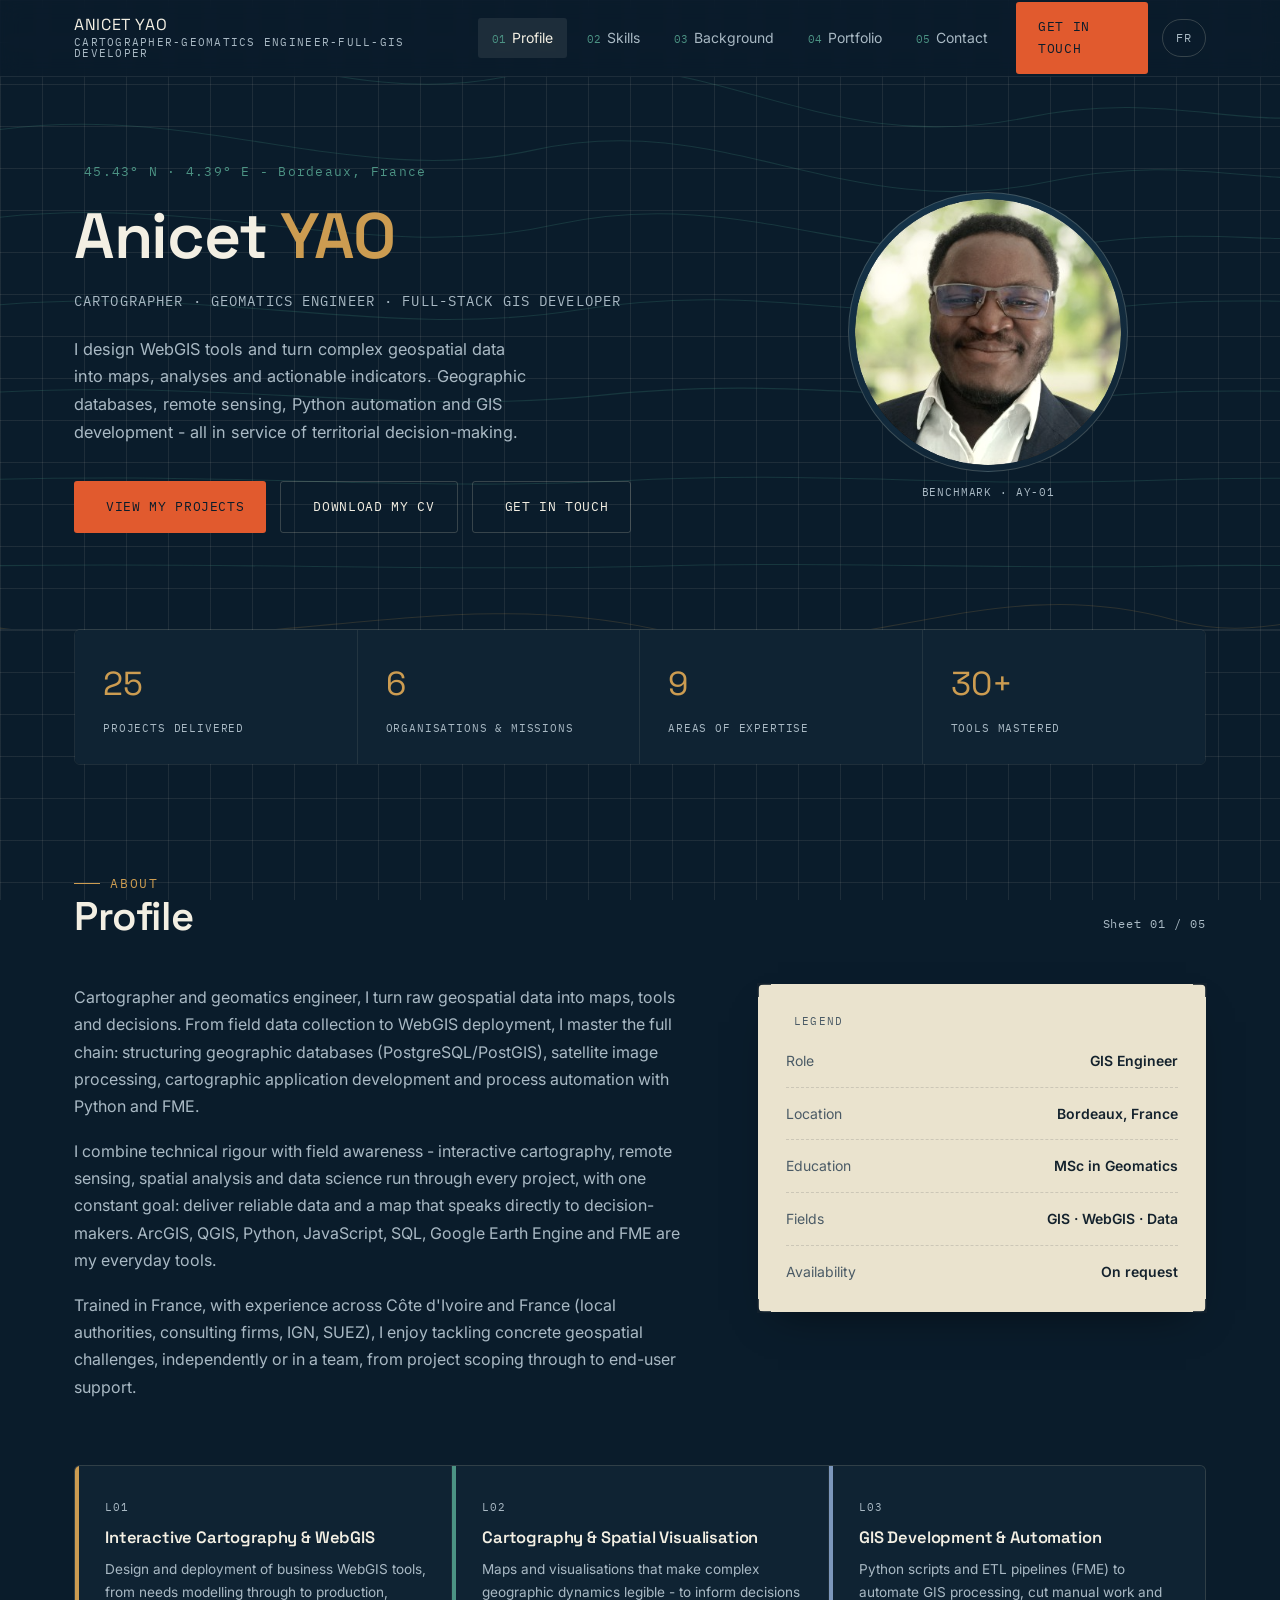
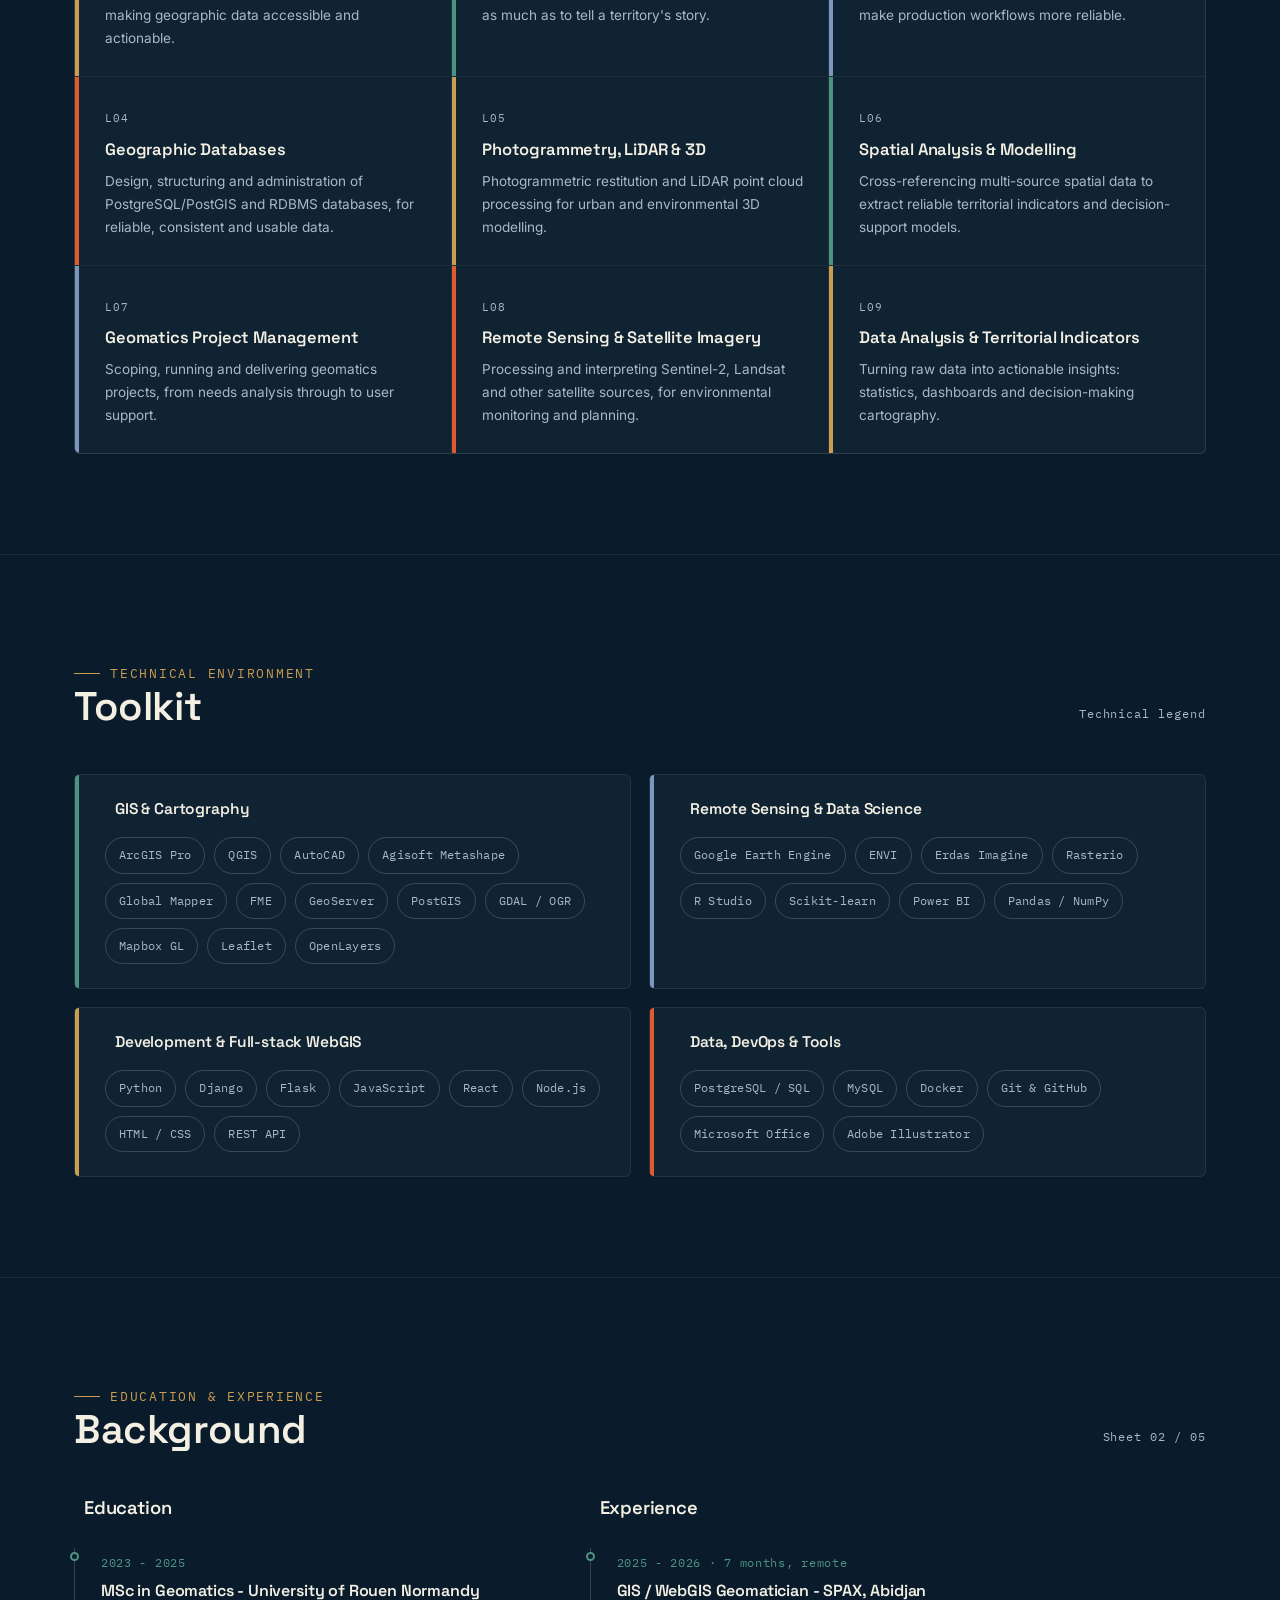
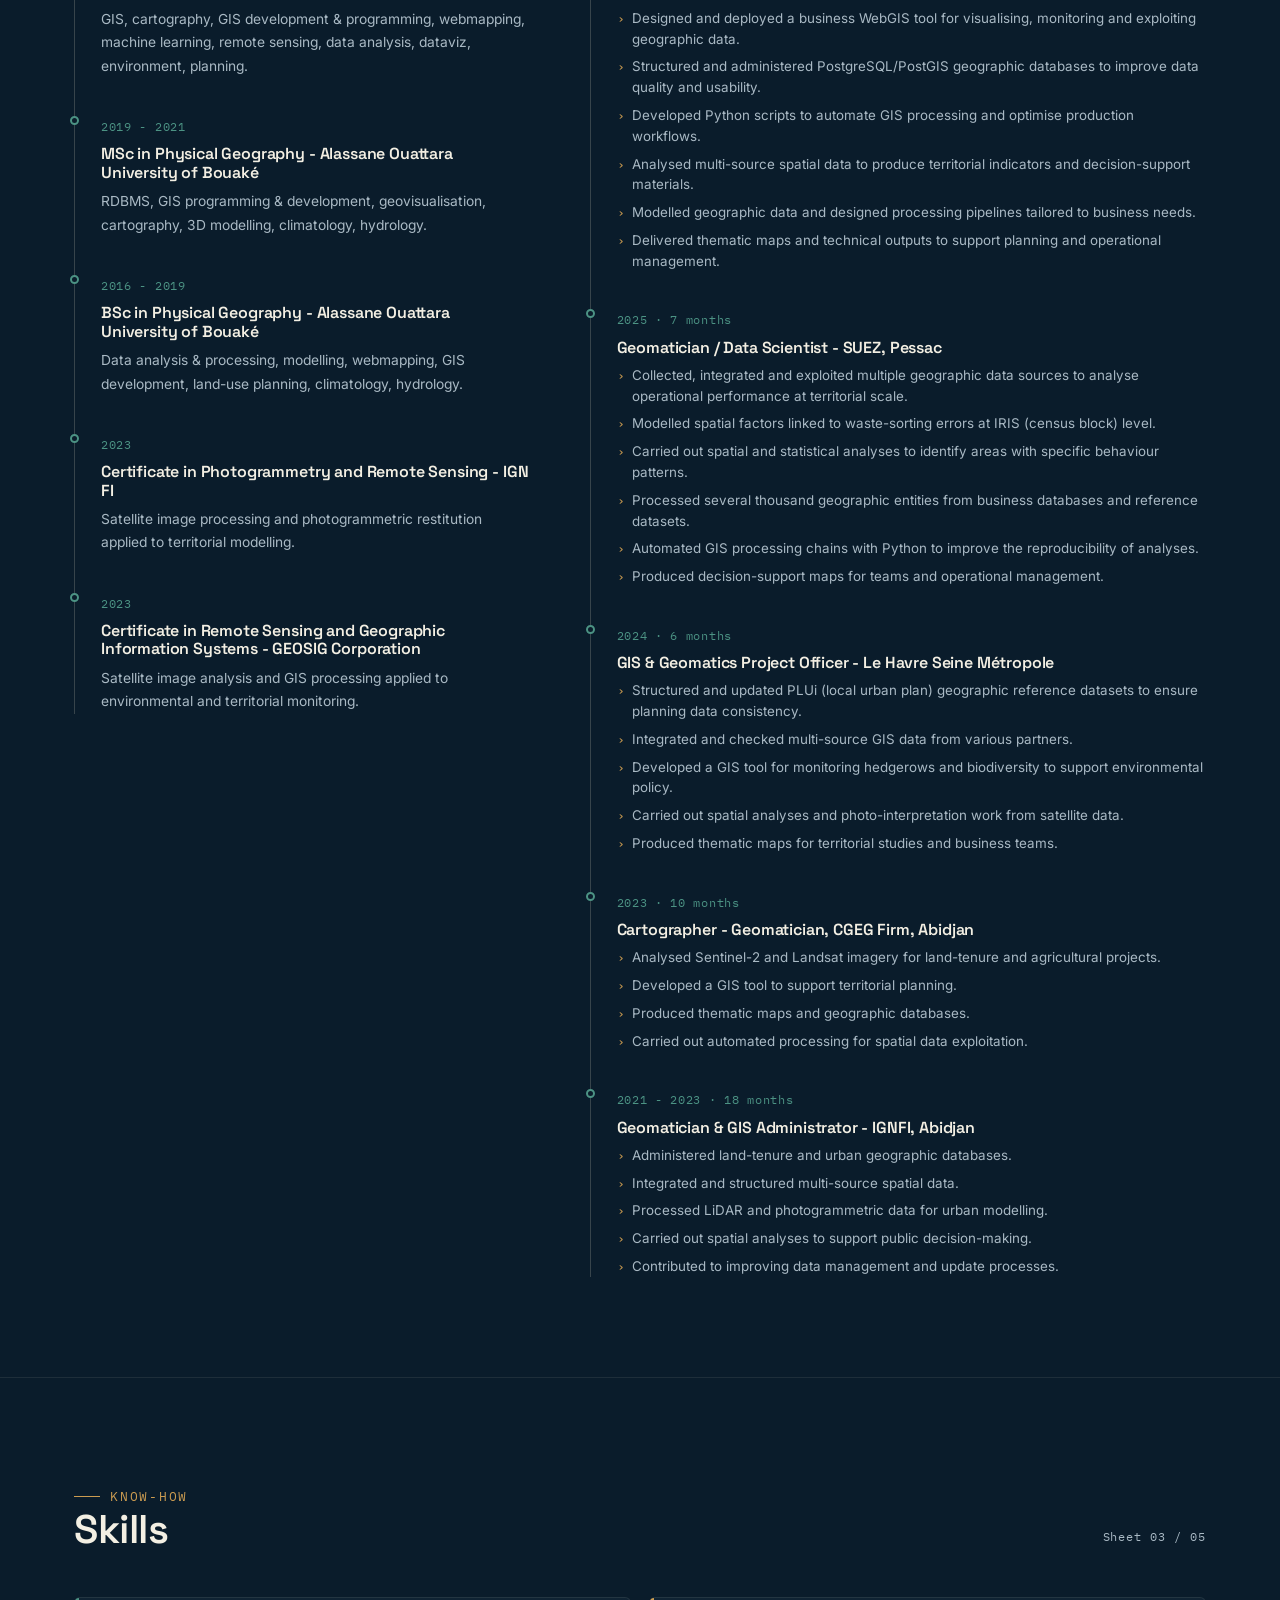
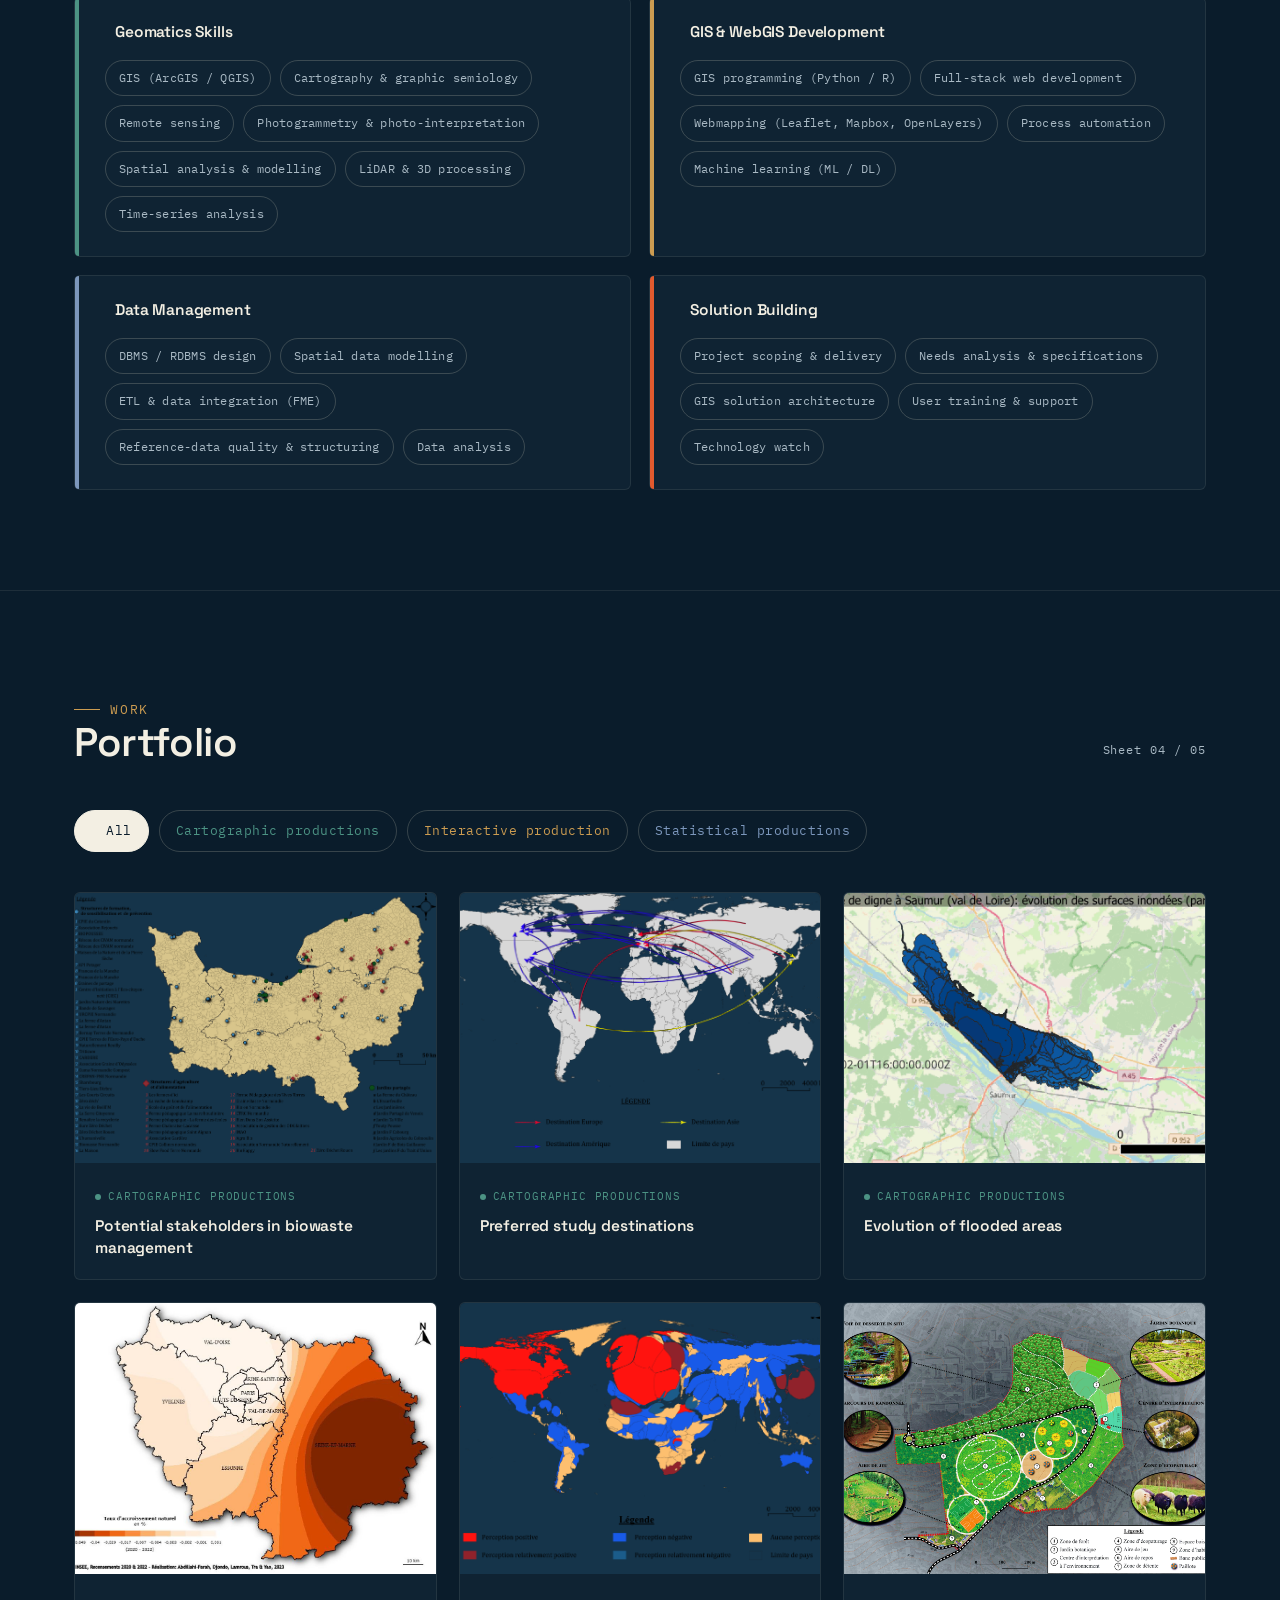
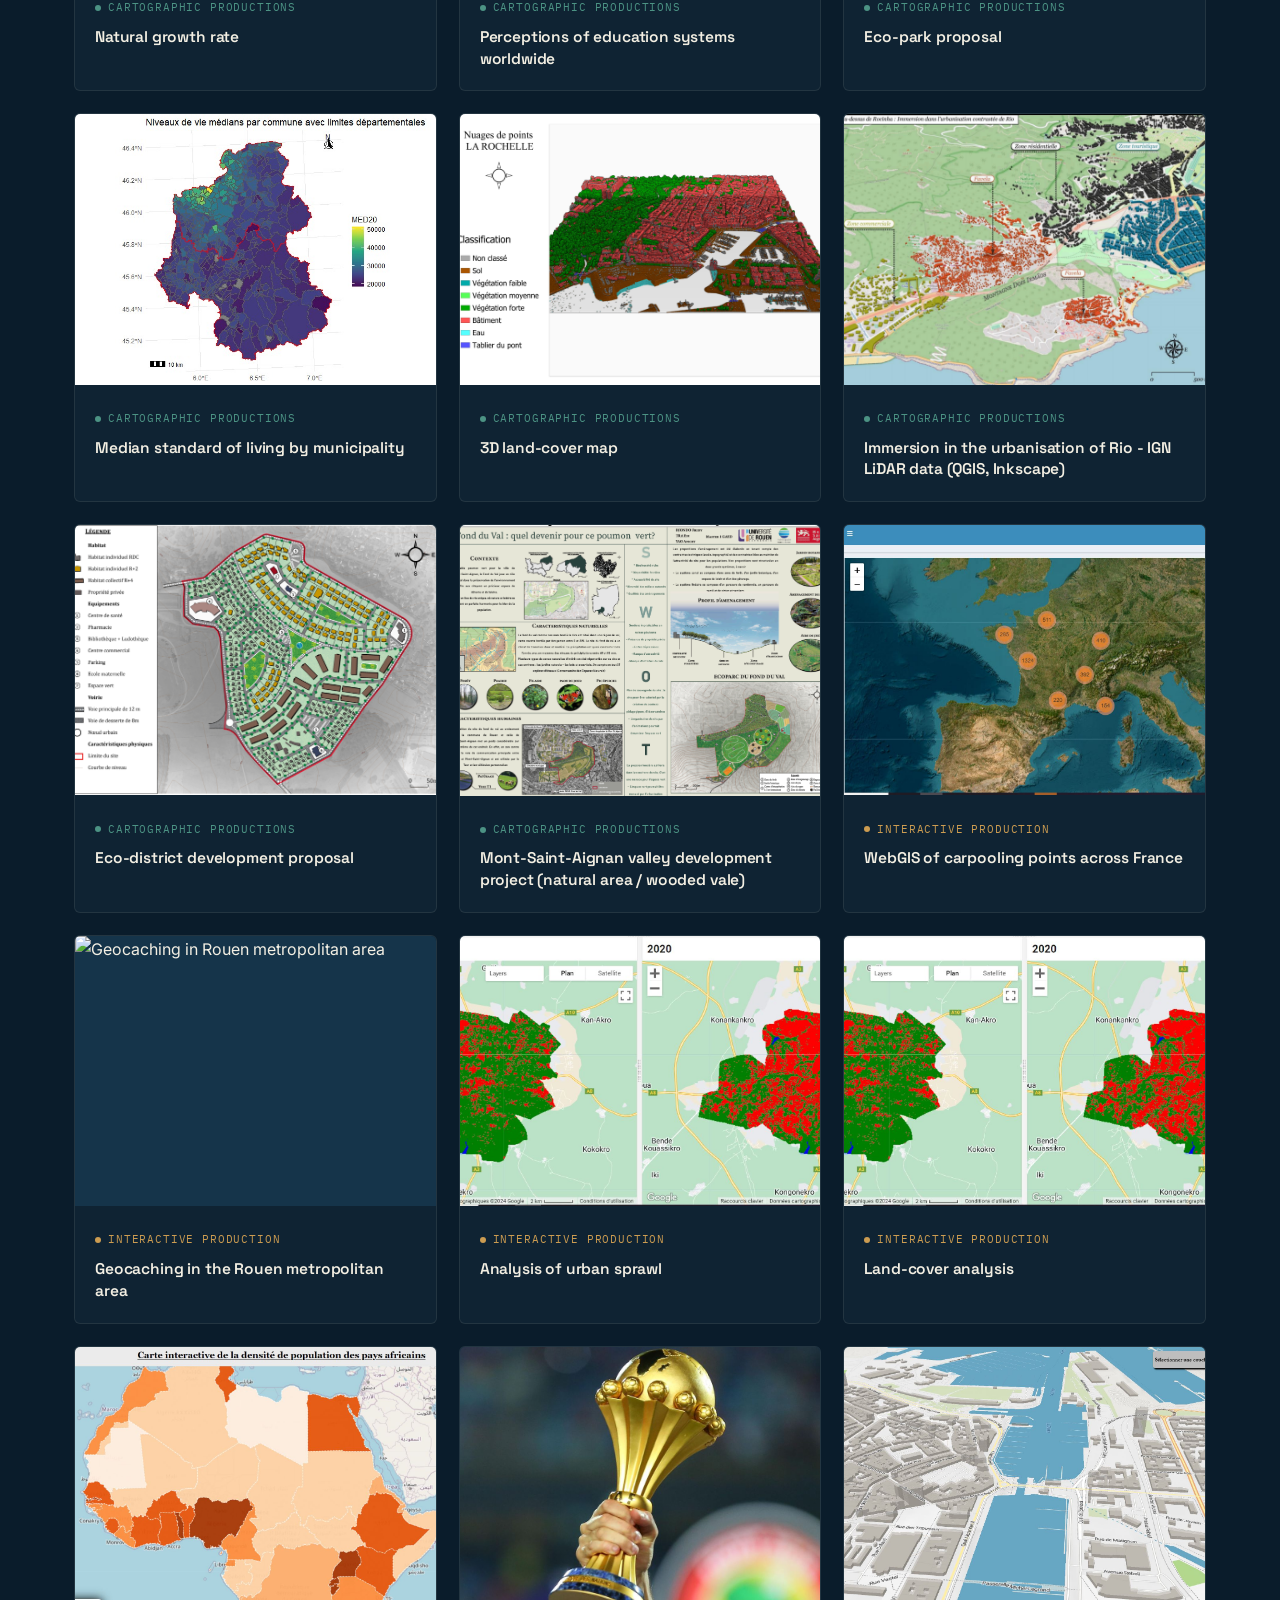
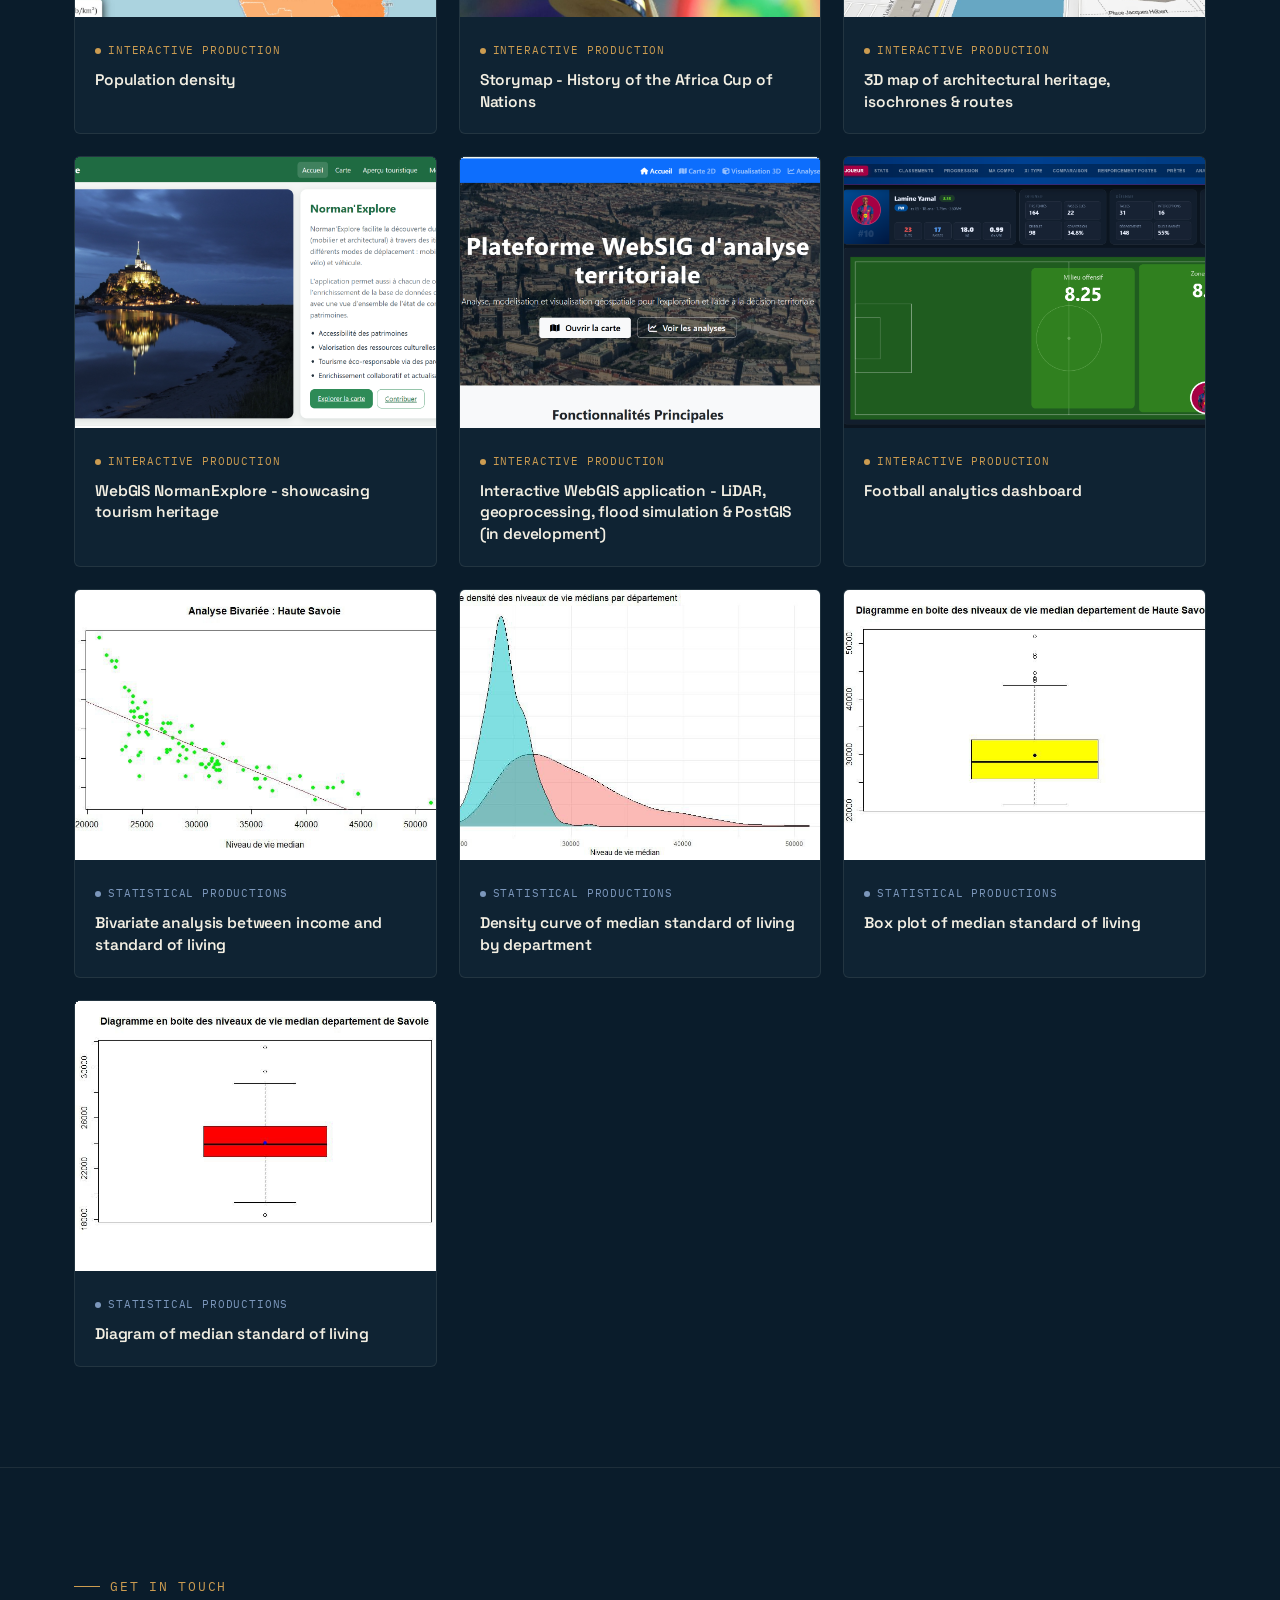
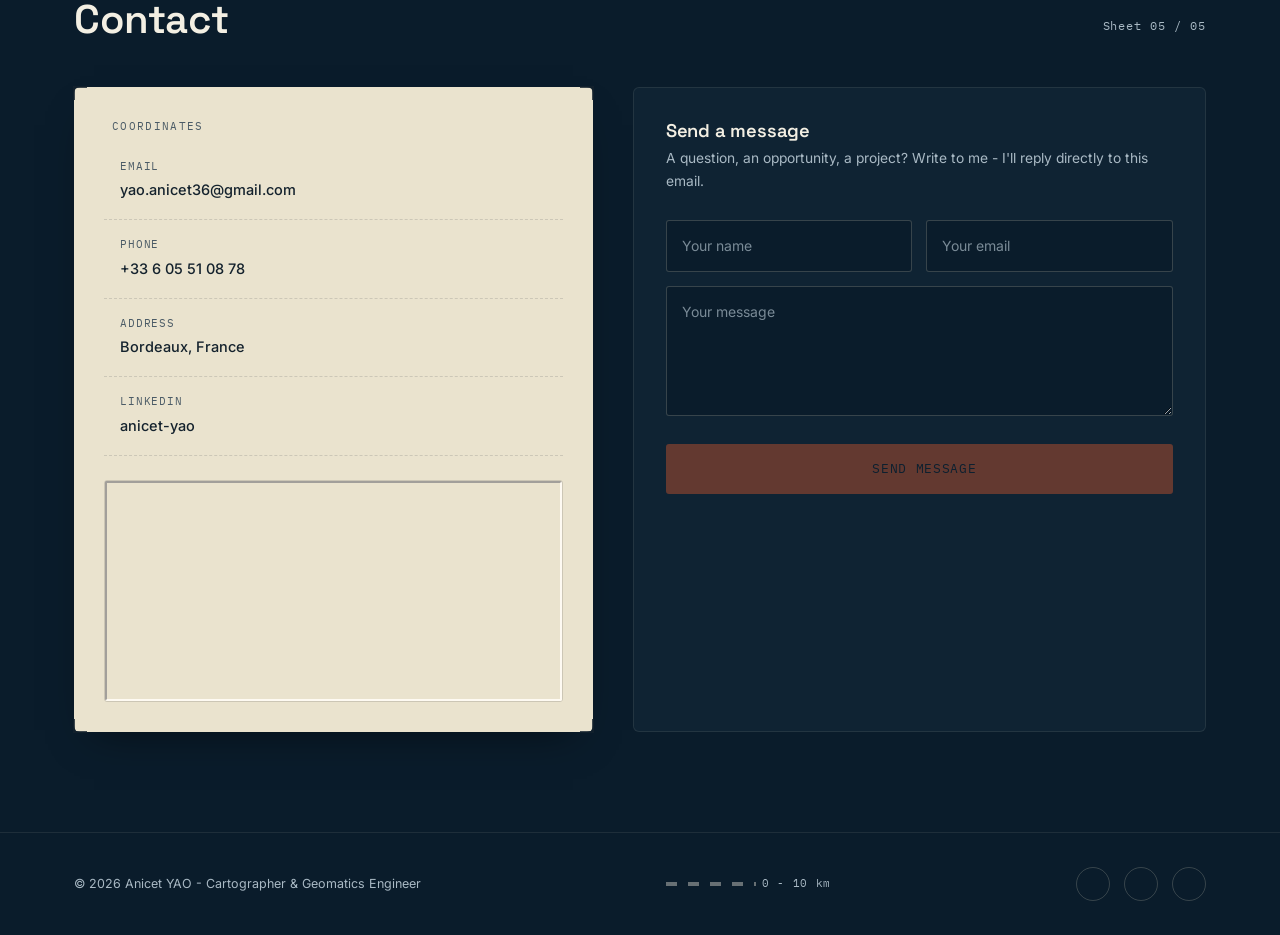
==== en/index.html @ 6c467470 "V3" ====
<!doctype html>
<html lang="en">
  <head>
    <meta charset="UTF-8" />
    <meta name="viewport" content="width=device-width, initial-scale=1.0" />
    <meta
      name="description"
      content="Anicet YAO - Cartographer and geomatics engineer. GIS, cartography, remote sensing, webmapping development and geospatial data analysis."
    />
    <title>Anicet YAO - Portfolio (Cartographer - Geomatics Engineer)</title>

    <link rel="canonical" href="https://anicetyao225.github.io/porfolio/en/" />
    <link
      rel="alternate"
      hreflang="fr"
      href="https://anicetyao225.github.io/porfolio/"
    />
    <link
      rel="alternate"
      hreflang="en"
      href="https://anicetyao225.github.io/porfolio/en/"
    />
    <link
      rel="alternate"
      hreflang="x-default"
      href="https://anicetyao225.github.io/porfolio/"
    />

    <!-- Open Graph / social -->
    <meta property="og:type" content="website" />
    <meta
      property="og:title"
      content="Anicet YAO - Cartographer & Geomatics Engineer"
    />
    <meta
      property="og:description"
      content="GIS, cartography, remote sensing, WebGIS development and data science. Portfolio of geospatial projects."
    />
    <meta
      property="og:image"
      content="https://anicetyao225.github.io/porfolio/assets/images/og-cover.png"
    />
    <meta
      property="og:url"
      content="https://anicetyao225.github.io/porfolio/en/"
    />
    <meta property="og:locale" content="en_US" />

    <meta name="twitter:card" content="summary_large_image" />
    <meta
      name="twitter:title"
      content="Anicet YAO - Cartographer & Geomatics Engineer"
    />
    <meta
      name="twitter:description"
      content="GIS, cartography, remote sensing, WebGIS development and data science."
    />
    <meta
      name="twitter:image"
      content="https://anicetyao225.github.io/porfolio/assets/images/og-cover.png"
    />

    <link
      rel="shortcut icon"
      href="../assets/images/logo.ico"
      type="image/x-icon"
    />

    <link rel="stylesheet" href="../assets/css/style.css" />

    <link rel="preconnect" href="https://fonts.googleapis.com" />
    <link rel="preconnect" href="https://fonts.gstatic.com" crossorigin />
    <link
      href="https://fonts.googleapis.com/css2?family=Space+Grotesk:wght@500;600;700&family=IBM+Plex+Mono:wght@400;500&family=Inter:wght@400;500;600&display=swap"
      rel="stylesheet"
    />
  </head>

  <body>
    <a href="#profile" class="skip-link">Skip to content</a>

    <div class="grid-overlay" aria-hidden="true"></div>

    <!-- ===== HEADER ===== -->
    <header class="site-header">
      <div class="container">
        <div class="brand">
          <span class="brand-name">ANICET YAO</span>
          <span class="brand-role"
            >Cartographer-Geomatics Engineer-Full-GIS Developer</span
          >
        </div>

        <nav>
          <ul class="nav-list" data-nav-list>
            <li>
              <a href="#profile" class="nav-link active" data-nav-link
                ><span class="ref">01</span>Profile</a
              >
            </li>
            <li>
              <a href="#skills" class="nav-link" data-nav-link
                ><span class="ref">02</span>Skills</a
              >
            </li>
            <li>
              <a href="#Background" class="nav-link" data-nav-link
                ><span class="ref">03</span>Background</a
              >
            </li>
            <li>
              <a href="#portfolio" class="nav-link" data-nav-link
                ><span class="ref">04</span>Portfolio</a
              >
            </li>
            <li>
              <a href="#contact" class="nav-link" data-nav-link
                ><span class="ref">05</span>Contact</a
              >
            </li>
            <li class="nav-cta">
              <a href="#contact" class="btn btn-solid">Get in touch</a>
            </li>
            <li class="lang-switch">
              <a href="../index.html" hreflang="fr">FR</a>
            </li>
          </ul>
        </nav>

        <button class="nav-toggle" data-nav-toggle aria-label="Open menu">
          <ion-icon name="menu-outline"></ion-icon>
        </button>
      </div>
    </header>

    <main>
      <!-- ===== HERO ===== -->
      <section class="hero" id="profile">
        <div class="container">
          <div class="hero-copy">
            <p class="hero-coords">
              <ion-icon name="locate-outline"></ion-icon> 45.43° N · 4.39° E -
              Bordeaux, France
            </p>

            <h1 class="hero-title">Anicet <span class="accent">YAO</span></h1>
            <p class="hero-role">
              Cartographer · Geomatics Engineer · Full-stack GIS Developer
            </p>

            <p class="hero-text">
              I design WebGIS tools and turn complex geospatial data into maps,
              analyses and actionable indicators. Geographic databases, remote
              sensing, Python automation and GIS development - all in service of
              territorial decision-making.
            </p>

            <div class="hero-actions">
              <a href="#portfolio" class="btn btn-solid"
                ><ion-icon name="grid-outline"></ion-icon> View my projects</a
              >
              <a
                href="../assets/cv/Anicet_YAO_CV.pdf"
                class="btn btn-outline"
                download
                ><ion-icon name="download-outline"></ion-icon> Download my CV</a
              >
              <a href="#contact" class="btn btn-outline"
                ><ion-icon name="mail-outline"></ion-icon> Get in touch</a
              >
            </div>
          </div>

          <div class="hero-portrait">
            <div class="hero-portrait-frame">
              <img
                src="../assets/images/-image.png"
                alt="Portrait of Anicet YAO"
              />
            </div>
            <p class="hero-portrait-label">Benchmark · AY-01</p>
          </div>
        </div>
      </section>

      <!-- ===== STATS ===== -->
      <section class="stats-band">
        <div class="container">
          <div class="stats-strip reveal">
            <div class="stat">
              <p class="stat-num">25</p>
              <p class="stat-label">Projects delivered</p>
            </div>
            <div class="stat">
              <p class="stat-num">6</p>
              <p class="stat-label">Organisations &amp; missions</p>
            </div>
            <div class="stat">
              <p class="stat-num">9</p>
              <p class="stat-label">Areas of expertise</p>
            </div>
            <div class="stat">
              <p class="stat-num">30+</p>
              <p class="stat-label">Tools mastered</p>
            </div>
          </div>
        </div>
      </section>

      <!-- ===== ABOUT ===== -->
      <section class="section about" id="about">
        <div class="container">
          <div class="section-head">
            <div>
              <p class="eyebrow">About</p>
              <h2 class="section-title">Profile</h2>
            </div>
            <span class="section-ref">Sheet 01 / 05</span>
          </div>

          <div class="about-grid reveal">
            <div class="about-text">
              <p>
                Cartographer and geomatics engineer, I turn raw geospatial data
                into maps, tools and decisions. From field data collection to
                WebGIS deployment, I master the full chain: structuring
                geographic databases (PostgreSQL/PostGIS), satellite image
                processing, cartographic application development and process
                automation with Python and FME.
              </p>
              <p>
                I combine technical rigour with field awareness - interactive
                cartography, remote sensing, spatial analysis and data science
                run through every project, with one constant goal: deliver
                reliable data and a map that speaks directly to decision-makers.
                ArcGIS, QGIS, Python, JavaScript, SQL, Google Earth Engine and
                FME are my everyday tools.
              </p>
              <p>
                Trained in France, with experience across Côte d'Ivoire and
                France (local authorities, consulting firms, IGN, SUEZ), I enjoy
                tackling concrete geospatial challenges, independently or in a
                team, from project scoping through to end-user support.
              </p>
            </div>

            <div class="legend-card ticks">
              <span class="tick-bl"></span><span class="tick-br"></span>
              <p class="legend-title">
                <ion-icon name="bookmark-outline"></ion-icon> Legend
              </p>
              <div class="legend-list">
                <div class="legend-item">
                  <span class="k">Role</span><span class="v">GIS Engineer</span>
                </div>
                <div class="legend-item">
                  <span class="k">Location</span
                  ><span class="v">Bordeaux, France</span>
                </div>
                <div class="legend-item">
                  <span class="k">Education</span
                  ><span class="v">MSc in Geomatics</span>
                </div>
                <div class="legend-item">
                  <span class="k">Fields</span
                  ><span class="v">GIS · WebGIS · Data</span>
                </div>
                <div class="legend-item">
                  <span class="k">Availability</span
                  ><span class="v">On request</span>
                </div>
              </div>
            </div>
          </div>

          <div class="layers-grid reveal">
            <div class="layer-card" style="--swatch: var(--cat-interactive)">
              <span class="layer-code">L01</span>
              <h4 class="layer-title">Interactive Cartography &amp; WebGIS</h4>
              <p class="layer-text">
                Design and deployment of business WebGIS tools, from needs
                modelling through to production, making geographic data
                accessible and actionable.
              </p>
            </div>

            <div class="layer-card" style="--swatch: var(--cat-carto)">
              <span class="layer-code">L02</span>
              <h4 class="layer-title">
                Cartography &amp; Spatial Visualisation
              </h4>
              <p class="layer-text">
                Maps and visualisations that make complex geographic dynamics
                legible - to inform decisions as much as to tell a territory's
                story.
              </p>
            </div>

            <div class="layer-card" style="--swatch: var(--cat-stats)">
              <span class="layer-code">L03</span>
              <h4 class="layer-title">GIS Development &amp; Automation</h4>
              <p class="layer-text">
                Python scripts and ETL pipelines (FME) to automate GIS
                processing, cut manual work and make production workflows more
                reliable.
              </p>
            </div>

            <div class="layer-card" style="--swatch: var(--cat-linkedin)">
              <span class="layer-code">L04</span>
              <h4 class="layer-title">Geographic Databases</h4>
              <p class="layer-text">
                Design, structuring and administration of PostgreSQL/PostGIS and
                RDBMS databases, for reliable, consistent and usable data.
              </p>
            </div>

            <div class="layer-card" style="--swatch: var(--cat-interactive)">
              <span class="layer-code">L05</span>
              <h4 class="layer-title">Photogrammetry, LiDAR &amp; 3D</h4>
              <p class="layer-text">
                Photogrammetric restitution and LiDAR point cloud processing for
                urban and environmental 3D modelling.
              </p>
            </div>

            <div class="layer-card" style="--swatch: var(--cat-carto)">
              <span class="layer-code">L06</span>
              <h4 class="layer-title">Spatial Analysis &amp; Modelling</h4>
              <p class="layer-text">
                Cross-referencing multi-source spatial data to extract reliable
                territorial indicators and decision-support models.
              </p>
            </div>

            <div class="layer-card" style="--swatch: var(--cat-stats)">
              <span class="layer-code">L07</span>
              <h4 class="layer-title">Geomatics Project Management</h4>
              <p class="layer-text">
                Scoping, running and delivering geomatics projects, from needs
                analysis through to user support.
              </p>
            </div>

            <div class="layer-card" style="--swatch: var(--cat-linkedin)">
              <span class="layer-code">L08</span>
              <h4 class="layer-title">
                Remote Sensing &amp; Satellite Imagery
              </h4>
              <p class="layer-text">
                Processing and interpreting Sentinel-2, Landsat and other
                satellite sources, for environmental monitoring and planning.
              </p>
            </div>

            <div class="layer-card" style="--swatch: var(--cat-interactive)">
              <span class="layer-code">L09</span>
              <h4 class="layer-title">
                Data Analysis &amp; Territorial Indicators
              </h4>
              <p class="layer-text">
                Turning raw data into actionable insights: statistics,
                dashboards and decision-making cartography.
              </p>
            </div>
          </div>
        </div>
      </section>

      <!-- ===== TOOLKIT ===== -->
      <section class="section toolkit">
        <div class="container">
          <div class="section-head">
            <div>
              <p class="eyebrow">Technical environment</p>
              <h2 class="section-title">Toolkit</h2>
            </div>
            <span class="section-ref">Technical legend</span>
          </div>

          <div class="skill-groups reveal">
            <div class="skill-group" style="--swatch: var(--cat-carto)">
              <div class="skill-group-head">
                <ion-icon name="map-outline"></ion-icon>
                <h3 class="skill-group-title">GIS &amp; Cartography</h3>
              </div>
              <ul class="tag-list">
                <li class="tag">ArcGIS Pro</li>
                <li class="tag">QGIS</li>
                <li class="tag">AutoCAD</li>
                <li class="tag">Agisoft Metashape</li>
                <li class="tag">Global Mapper</li>
                <li class="tag">FME</li>
                <li class="tag">GeoServer</li>
                <li class="tag">PostGIS</li>
                <li class="tag">GDAL / OGR</li>
                <li class="tag">Mapbox GL</li>
                <li class="tag">Leaflet</li>
                <li class="tag">OpenLayers</li>
              </ul>
            </div>

            <div class="skill-group" style="--swatch: var(--cat-stats)">
              <div class="skill-group-head">
                <ion-icon name="analytics-outline"></ion-icon>
                <h3 class="skill-group-title">
                  Remote Sensing &amp; Data Science
                </h3>
              </div>
              <ul class="tag-list">
                <li class="tag">Google Earth Engine</li>
                <li class="tag">ENVI</li>
                <li class="tag">Erdas Imagine</li>
                <li class="tag">Rasterio</li>
                <li class="tag">R Studio</li>
                <li class="tag">Scikit-learn</li>
                <li class="tag">Power BI</li>
                <li class="tag">Pandas / NumPy</li>
              </ul>
            </div>

            <div class="skill-group" style="--swatch: var(--cat-interactive)">
              <div class="skill-group-head">
                <ion-icon name="terminal-outline"></ion-icon>
                <h3 class="skill-group-title">
                  Development &amp; Full-stack WebGIS
                </h3>
              </div>
              <ul class="tag-list">
                <li class="tag">Python</li>
                <li class="tag">Django</li>
                <li class="tag">Flask</li>
                <li class="tag">JavaScript</li>
                <li class="tag">React</li>
                <li class="tag">Node.js</li>
                <li class="tag">HTML / CSS</li>
                <li class="tag">REST API</li>
              </ul>
            </div>

            <div class="skill-group" style="--swatch: var(--cat-linkedin)">
              <div class="skill-group-head">
                <ion-icon name="cloud-outline"></ion-icon>
                <h3 class="skill-group-title">Data, DevOps &amp; Tools</h3>
              </div>
              <ul class="tag-list">
                <li class="tag">PostgreSQL / SQL</li>
                <li class="tag">MySQL</li>
                <li class="tag">Docker</li>
                <li class="tag">Git &amp; GitHub</li>
                <li class="tag">Microsoft Office</li>
                <li class="tag">Adobe Illustrator</li>
              </ul>
            </div>
          </div>
        </div>
      </section>

      <!-- ===== BACKGROUND ===== -->
      <section class="section parcours" id="Background">
        <div class="container">
          <div class="section-head">
            <div>
              <p class="eyebrow">Education &amp; experience</p>
              <h2 class="section-title">Background</h2>
            </div>
            <span class="section-ref">Sheet 02 / 05</span>
          </div>

          <div class="parcours-grid reveal">
            <div>
              <div class="track-head">
                <ion-icon name="book-outline"></ion-icon>
                <h3>Education</h3>
              </div>
              <ol class="track">
                <li class="track-item">
                  <span class="track-year">2023 - 2025</span>
                  <h4 class="track-title">
                    MSc in Geomatics - University of Rouen Normandy
                  </h4>
                  <p class="track-text">
                    GIS, cartography, GIS development &amp; programming,
                    webmapping, machine learning, remote sensing, data analysis,
                    dataviz, environment, planning.
                  </p>
                </li>

                <li class="track-item">
                  <span class="track-year">2019 - 2021</span>
                  <h4 class="track-title">
                    MSc in Physical Geography - Alassane Ouattara University of
                    Bouaké
                  </h4>
                  <p class="track-text">
                    RDBMS, GIS programming &amp; development, geovisualisation,
                    cartography, 3D modelling, climatology, hydrology.
                  </p>
                </li>

                <li class="track-item">
                  <span class="track-year">2016 - 2019</span>
                  <h4 class="track-title">
                    BSc in Physical Geography - Alassane Ouattara University of
                    Bouaké
                  </h4>
                  <p class="track-text">
                    Data analysis &amp; processing, modelling, webmapping, GIS
                    development, land-use planning, climatology, hydrology.
                  </p>
                </li>

                <li class="track-item">
                  <span class="track-year">2023</span>
                  <h4 class="track-title">
                    Certificate in Photogrammetry and Remote Sensing - IGN FI
                  </h4>
                  <p class="track-text">
                    Satellite image processing and photogrammetric restitution
                    applied to territorial modelling.
                  </p>
                </li>

                <li class="track-item">
                  <span class="track-year">2023</span>
                  <h4 class="track-title">
                    Certificate in Remote Sensing and Geographic Information
                    Systems - GEOSIG Corporation
                  </h4>
                  <p class="track-text">
                    Satellite image analysis and GIS processing applied to
                    environmental and territorial monitoring.
                  </p>
                </li>
              </ol>
            </div>

            <div>
              <div class="track-head">
                <ion-icon name="briefcase-outline"></ion-icon>
                <h3>Experience</h3>
              </div>
              <ol class="track">
                <li class="track-item">
                  <span class="track-year">2025 - 2026 · 7 months, remote</span>
                  <h4 class="track-title">
                    GIS / WebGIS Geomatician - SPAX, Abidjan
                  </h4>
                  <ul class="track-list">
                    <li>
                      Designed and deployed a business WebGIS tool for
                      visualising, monitoring and exploiting geographic data.
                    </li>
                    <li>
                      Structured and administered PostgreSQL/PostGIS geographic
                      databases to improve data quality and usability.
                    </li>
                    <li>
                      Developed Python scripts to automate GIS processing and
                      optimise production workflows.
                    </li>
                    <li>
                      Analysed multi-source spatial data to produce territorial
                      indicators and decision-support materials.
                    </li>
                    <li>
                      Modelled geographic data and designed processing pipelines
                      tailored to business needs.
                    </li>
                    <li>
                      Delivered thematic maps and technical outputs to support
                      planning and operational management.
                    </li>
                  </ul>
                </li>

                <li class="track-item">
                  <span class="track-year">2025 · 7 months</span>
                  <h4 class="track-title">
                    Geomatician / Data Scientist - SUEZ, Pessac
                  </h4>
                  <ul class="track-list">
                    <li>
                      Collected, integrated and exploited multiple geographic
                      data sources to analyse operational performance at
                      territorial scale.
                    </li>
                    <li>
                      Modelled spatial factors linked to waste-sorting errors at
                      IRIS (census block) level.
                    </li>
                    <li>
                      Carried out spatial and statistical analyses to identify
                      areas with specific behaviour patterns.
                    </li>
                    <li>
                      Processed several thousand geographic entities from
                      business databases and reference datasets.
                    </li>
                    <li>
                      Automated GIS processing chains with Python to improve the
                      reproducibility of analyses.
                    </li>
                    <li>
                      Produced decision-support maps for teams and operational
                      management.
                    </li>
                  </ul>
                </li>

                <li class="track-item">
                  <span class="track-year">2024 · 6 months</span>
                  <h4 class="track-title">
                    GIS &amp; Geomatics Project Officer - Le Havre Seine
                    Métropole
                  </h4>
                  <ul class="track-list">
                    <li>
                      Structured and updated PLUi (local urban plan) geographic
                      reference datasets to ensure planning data consistency.
                    </li>
                    <li>
                      Integrated and checked multi-source GIS data from various
                      partners.
                    </li>
                    <li>
                      Developed a GIS tool for monitoring hedgerows and
                      biodiversity to support environmental policy.
                    </li>
                    <li>
                      Carried out spatial analyses and photo-interpretation work
                      from satellite data.
                    </li>
                    <li>
                      Produced thematic maps for territorial studies and
                      business teams.
                    </li>
                  </ul>
                </li>

                <li class="track-item">
                  <span class="track-year">2023 · 10 months</span>
                  <h4 class="track-title">
                    Cartographer - Geomatician, CGEG Firm, Abidjan
                  </h4>
                  <ul class="track-list">
                    <li>
                      Analysed Sentinel-2 and Landsat imagery for land-tenure
                      and agricultural projects.
                    </li>
                    <li>
                      Developed a GIS tool to support territorial planning.
                    </li>
                    <li>Produced thematic maps and geographic databases.</li>
                    <li>
                      Carried out automated processing for spatial data
                      exploitation.
                    </li>
                  </ul>
                </li>

                <li class="track-item">
                  <span class="track-year">2021 - 2023 · 18 months</span>
                  <h4 class="track-title">
                    Geomatician &amp; GIS Administrator - IGNFI, Abidjan
                  </h4>
                  <ul class="track-list">
                    <li>
                      Administered land-tenure and urban geographic databases.
                    </li>
                    <li>
                      Integrated and structured multi-source spatial data.
                    </li>
                    <li>
                      Processed LiDAR and photogrammetric data for urban
                      modelling.
                    </li>
                    <li>
                      Carried out spatial analyses to support public
                      decision-making.
                    </li>
                    <li>
                      Contributed to improving data management and update
                      processes.
                    </li>
                  </ul>
                </li>
              </ol>
            </div>
          </div>
        </div>
      </section>

      <!-- ===== SKILLS ===== -->
      <section class="section competences" id="skills">
        <div class="container">
          <div class="section-head">
            <div>
              <p class="eyebrow">Know-how</p>
              <h2 class="section-title">Skills</h2>
            </div>
            <span class="section-ref">Sheet 03 / 05</span>
          </div>

          <div class="skill-groups reveal">
            <div class="skill-group" style="--swatch: var(--cat-carto)">
              <div class="skill-group-head">
                <ion-icon name="earth-outline"></ion-icon>
                <h3 class="skill-group-title">Geomatics Skills</h3>
              </div>
              <ul class="tag-list">
                <li class="tag">GIS (ArcGIS / QGIS)</li>
                <li class="tag">Cartography &amp; graphic semiology</li>
                <li class="tag">Remote sensing</li>
                <li class="tag">Photogrammetry &amp; photo-interpretation</li>
                <li class="tag">Spatial analysis &amp; modelling</li>
                <li class="tag">LiDAR &amp; 3D processing</li>
                <li class="tag">Time-series analysis</li>
              </ul>
            </div>

            <div class="skill-group" style="--swatch: var(--cat-interactive)">
              <div class="skill-group-head">
                <ion-icon name="code-slash-outline"></ion-icon>
                <h3 class="skill-group-title">GIS &amp; WebGIS Development</h3>
              </div>
              <ul class="tag-list">
                <li class="tag">GIS programming (Python / R)</li>
                <li class="tag">Full-stack web development</li>
                <li class="tag">Webmapping (Leaflet, Mapbox, OpenLayers)</li>
                <li class="tag">Process automation</li>
                <li class="tag">Machine learning (ML / DL)</li>
              </ul>
            </div>

            <div class="skill-group" style="--swatch: var(--cat-stats)">
              <div class="skill-group-head">
                <ion-icon name="server-outline"></ion-icon>
                <h3 class="skill-group-title">Data Management</h3>
              </div>
              <ul class="tag-list">
                <li class="tag">DBMS / RDBMS design</li>
                <li class="tag">Spatial data modelling</li>
                <li class="tag">ETL &amp; data integration (FME)</li>
                <li class="tag">Reference-data quality &amp; structuring</li>
                <li class="tag">Data analysis</li>
              </ul>
            </div>

            <div class="skill-group" style="--swatch: var(--cat-linkedin)">
              <div class="skill-group-head">
                <ion-icon name="construct-outline"></ion-icon>
                <h3 class="skill-group-title">Solution Building</h3>
              </div>
              <ul class="tag-list">
                <li class="tag">Project scoping &amp; delivery</li>
                <li class="tag">Needs analysis &amp; specifications</li>
                <li class="tag">GIS solution architecture</li>
                <li class="tag">User training &amp; support</li>
                <li class="tag">Technology watch</li>
              </ul>
            </div>
          </div>
        </div>
      </section>

      <!-- ===== PORTFOLIO ===== -->
      <section class="section portfolio" id="portfolio">
        <div class="container">
          <div class="section-head">
            <div>
              <p class="eyebrow">Work</p>
              <h2 class="section-title">Portfolio</h2>
            </div>
            <span class="section-ref">Sheet 04 / 05</span>
          </div>

          <div class="filter-bar" data-filter-bar>
            <button
              class="filter-btn active"
              data-filter-btn
              data-category="all"
            >
              <span class="dot" style="background: var(--white)"></span>All
            </button>
            <button
              class="filter-btn"
              data-filter-btn
              data-category="productions-cartographiques"
              style="color: var(--cat-carto)"
            >
              Cartographic productions
            </button>
            <button
              class="filter-btn"
              data-filter-btn
              data-category="production-interactive"
              style="color: var(--cat-interactive)"
            >
              Interactive production
            </button>
            <button
              class="filter-btn"
              data-filter-btn
              data-category="productions-statistiques"
              style="color: var(--cat-stats)"
            >
              Statistical productions
            </button>
          </div>

          <ul class="project-grid reveal" data-project-grid>
            <!-- Cartographic productions -->
            <li
              class="project-card active"
              data-filter-item
              data-category="productions-cartographiques"
            >
              <a href="#" class="lightbox-trigger" data-lightbox>
                <figure class="project-media">
                  <img
                    src="../assets/images/Acteurs potentiels de la gestion du biodéchets en Normandie.png"
                    alt="Potential biowaste management stakeholders"
                    loading="lazy"
                  />
                  <span class="view"
                    ><ion-icon name="eye-outline"></ion-icon> Preview</span
                  >
                </figure>
                <div class="project-body">
                  <p class="project-tag" style="--cat: var(--cat-carto)">
                    <span class="dot"></span>Cartographic productions
                  </p>
                  <h3 class="project-title">
                    Potential stakeholders in biowaste management
                  </h3>
                </div>
              </a>
            </li>

            <li
              class="project-card active"
              data-filter-item
              data-category="productions-cartographiques"
            >
              <a href="#" class="lightbox-trigger" data-lightbox>
                <figure class="project-media">
                  <img
                    src="../assets/images/Carte de destinations préférentielles d'étude des non africains.png"
                    alt="Preferred study destinations"
                    loading="lazy"
                  />
                  <span class="view"
                    ><ion-icon name="eye-outline"></ion-icon> Preview</span
                  >
                </figure>
                <div class="project-body">
                  <p class="project-tag" style="--cat: var(--cat-carto)">
                    <span class="dot"></span>Cartographic productions
                  </p>
                  <h3 class="project-title">Preferred study destinations</h3>
                </div>
              </a>
            </li>

            <li
              class="project-card active"
              data-filter-item
              data-category="productions-cartographiques"
            >
              <a href="#" class="lightbox-trigger" data-lightbox>
                <figure class="project-media">
                  <img
                    src="../assets/images/CC01_YAO_Anicet.gif (.zip....).gif"
                    alt="Evolution of flooded areas"
                    loading="lazy"
                  />
                  <span class="view"
                    ><ion-icon name="eye-outline"></ion-icon> Preview</span
                  >
                </figure>
                <div class="project-body">
                  <p class="project-tag" style="--cat: var(--cat-carto)">
                    <span class="dot"></span>Cartographic productions
                  </p>
                  <h3 class="project-title">Evolution of flooded areas</h3>
                </div>
              </a>
            </li>

            <li
              class="project-card active"
              data-filter-item
              data-category="productions-cartographiques"
            >
              <a href="#" class="lightbox-trigger" data-lightbox>
                <figure class="project-media">
                  <img
                    src="../assets/images/magrit.jpg"
                    alt="Natural growth rate"
                    loading="lazy"
                  />
                  <span class="view"
                    ><ion-icon name="eye-outline"></ion-icon> Preview</span
                  >
                </figure>
                <div class="project-body">
                  <p class="project-tag" style="--cat: var(--cat-carto)">
                    <span class="dot"></span>Cartographic productions
                  </p>
                  <h3 class="project-title">Natural growth rate</h3>
                </div>
              </a>
            </li>

            <li
              class="project-card active"
              data-filter-item
              data-category="productions-cartographiques"
            >
              <a href="#" class="lightbox-trigger" data-lightbox>
                <figure class="project-media">
                  <img
                    src="../assets/images/Perception des systèmes éducatifs dans le monde.png"
                    alt="Perception of education systems worldwide"
                    loading="lazy"
                  />
                  <span class="view"
                    ><ion-icon name="eye-outline"></ion-icon> Preview</span
                  >
                </figure>
                <div class="project-body">
                  <p class="project-tag" style="--cat: var(--cat-carto)">
                    <span class="dot"></span>Cartographic productions
                  </p>
                  <h3 class="project-title">
                    Perceptions of education systems worldwide
                  </h3>
                </div>
              </a>
            </li>

            <li
              class="project-card active"
              data-filter-item
              data-category="productions-cartographiques"
            >
              <a href="#" class="lightbox-trigger" data-lightbox>
                <figure class="project-media">
                  <img
                    src="../assets/images/projet ecopaturage.png"
                    alt="Eco-park proposal"
                    loading="lazy"
                  />
                  <span class="view"
                    ><ion-icon name="eye-outline"></ion-icon> Preview</span
                  >
                </figure>
                <div class="project-body">
                  <p class="project-tag" style="--cat: var(--cat-carto)">
                    <span class="dot"></span>Cartographic productions
                  </p>
                  <h3 class="project-title">Eco-park proposal</h3>
                </div>
              </a>
            </li>

            <li
              class="project-card active"
              data-filter-item
              data-category="productions-cartographiques"
            >
              <a href="#" class="lightbox-trigger" data-lightbox>
                <figure class="project-media">
                  <img
                    src="../assets/images/IMG-20240120-WA0010.jpg"
                    alt="Median standard of living by municipality"
                    loading="lazy"
                  />
                  <span class="view"
                    ><ion-icon name="eye-outline"></ion-icon> Preview</span
                  >
                </figure>
                <div class="project-body">
                  <p class="project-tag" style="--cat: var(--cat-carto)">
                    <span class="dot"></span>Cartographic productions
                  </p>
                  <h3 class="project-title">
                    Median standard of living by municipality
                  </h3>
                </div>
              </a>
            </li>

            <li
              class="project-card active"
              data-filter-item
              data-category="productions-cartographiques"
            >
              <a href="#" class="lightbox-trigger" data-lightbox>
                <figure class="project-media">
                  <img
                    src="../assets/images/carte 3D.jpeg"
                    alt="3D land-cover map"
                    loading="lazy"
                  />
                  <span class="view"
                    ><ion-icon name="eye-outline"></ion-icon> Preview</span
                  >
                </figure>
                <div class="project-body">
                  <p class="project-tag" style="--cat: var(--cat-carto)">
                    <span class="dot"></span>Cartographic productions
                  </p>
                  <h3 class="project-title">3D land-cover map</h3>
                </div>
              </a>
            </li>

            <li
              class="project-card active"
              data-filter-item
              data-category="productions-cartographiques"
            >
              <a href="#" class="lightbox-trigger" data-lightbox>
                <figure class="project-media">
                  <img
                    src="../assets/images/Urbanisation RIO.png"
                    alt="Immersion in the urbanisation of Rio"
                    loading="lazy"
                  />
                  <span class="view"
                    ><ion-icon name="eye-outline"></ion-icon> Preview</span
                  >
                </figure>
                <div class="project-body">
                  <p class="project-tag" style="--cat: var(--cat-carto)">
                    <span class="dot"></span>Cartographic productions
                  </p>
                  <h3 class="project-title">
                    Immersion in the urbanisation of Rio - IGN LiDAR data (QGIS,
                    Inkscape)
                  </h3>
                </div>
              </a>
            </li>

            <li
              class="project-card active"
              data-filter-item
              data-category="productions-cartographiques"
            >
              <a href="#" class="lightbox-trigger" data-lightbox>
                <figure class="project-media">
                  <img
                    src="../assets/images/Proposition d'amenagement ecoquartier.png"
                    alt="Eco-district development proposal"
                    loading="lazy"
                  />
                  <span class="view"
                    ><ion-icon name="eye-outline"></ion-icon> Preview</span
                  >
                </figure>
                <div class="project-body">
                  <p class="project-tag" style="--cat: var(--cat-carto)">
                    <span class="dot"></span>Cartographic productions
                  </p>
                  <h3 class="project-title">
                    Eco-district development proposal
                  </h3>
                </div>
              </a>
            </li>

            <li
              class="project-card active"
              data-filter-item
              data-category="productions-cartographiques"
            >
              <a href="#" class="lightbox-trigger" data-lightbox>
                <figure class="project-media">
                  <img
                    src="../assets/images/amenagement Fond du val Rouen.png"
                    alt="Mont-Saint-Aignan valley development project"
                    loading="lazy"
                  />
                  <span class="view"
                    ><ion-icon name="eye-outline"></ion-icon> Preview</span
                  >
                </figure>
                <div class="project-body">
                  <p class="project-tag" style="--cat: var(--cat-carto)">
                    <span class="dot"></span>Cartographic productions
                  </p>
                  <h3 class="project-title">
                    Mont-Saint-Aignan valley development project (natural area /
                    wooded vale)
                  </h3>
                </div>
              </a>
            </li>

            <!-- Interactive production -->
            <li
              class="project-card active"
              data-filter-item
              data-category="production-interactive"
            >
              <a
                href="https://anicetyao225.shinyapps.io/App_Convoiturage/"
                target="_blank"
                rel="noopener"
              >
                <figure class="project-media">
                  <img
                    src="../assets/images/Application shiny.png"
                    alt="Carpooling WebGIS application"
                    loading="lazy"
                  />
                  <span class="view"
                    ><ion-icon name="open-outline"></ion-icon> Open</span
                  >
                </figure>
                <div class="project-body">
                  <p class="project-tag" style="--cat: var(--cat-interactive)">
                    <span class="dot"></span>Interactive production
                  </p>
                  <h3 class="project-title">
                    WebGIS of carpooling points across France
                  </h3>
                </div>
              </a>
            </li>

            <li
              class="project-card active"
              data-filter-item
              data-category="production-interactive"
            >
              <a
                href="https://qgiscloud.com/Yao/Devoir_G_ocaching/"
                target="_blank"
                rel="noopener"
              >
                <figure class="project-media">
                  <img
                    src="../assets/images/geocachingRouen.jpg"
                    alt="Geocaching in Rouen metropolitan area"
                    loading="lazy"
                  />
                  <span class="view"
                    ><ion-icon name="open-outline"></ion-icon> Open</span
                  >
                </figure>
                <div class="project-body">
                  <p class="project-tag" style="--cat: var(--cat-interactive)">
                    <span class="dot"></span>Interactive production
                  </p>
                  <h3 class="project-title">
                    Geocaching in the Rouen metropolitan area
                  </h3>
                </div>
              </a>
            </li>

            <li
              class="project-card active"
              data-filter-item
              data-category="production-interactive"
            >
              <a
                href="https://code.earthengine.google.com/06e874a013d85e8df99afe4a0fb82a0a"
                target="_blank"
                rel="noopener"
              >
                <figure class="project-media">
                  <img
                    src="../assets/images/Capture GEE.JPG"
                    alt="Urban sprawl analysis"
                    loading="lazy"
                  />
                  <span class="view"
                    ><ion-icon name="open-outline"></ion-icon> Open</span
                  >
                </figure>
                <div class="project-body">
                  <p class="project-tag" style="--cat: var(--cat-interactive)">
                    <span class="dot"></span>Interactive production
                  </p>
                  <h3 class="project-title">Analysis of urban sprawl</h3>
                </div>
              </a>
            </li>

            <li
              class="project-card active"
              data-filter-item
              data-category="production-interactive"
            >
              <a
                href="https://code.earthengine.google.com/db1244f79b597c25b9d3b31ba713993a"
                target="_blank"
                rel="noopener"
              >
                <figure class="project-media">
                  <img
                    src="../assets/images/Capture GEE.JPG"
                    alt="Land-cover analysis"
                    loading="lazy"
                  />
                  <span class="view"
                    ><ion-icon name="open-outline"></ion-icon> Open</span
                  >
                </figure>
                <div class="project-body">
                  <p class="project-tag" style="--cat: var(--cat-interactive)">
                    <span class="dot"></span>Interactive production
                  </p>
                  <h3 class="project-title">Land-cover analysis</h3>
                </div>
              </a>
            </li>

            <li
              class="project-card active"
              data-filter-item
              data-category="production-interactive"
            >
              <a
                href="https://anicetyao225.github.io/Webapleaflet/"
                target="_blank"
                rel="noopener"
              >
                <figure class="project-media">
                  <img
                    src="../assets/images/CaptureLEF.JPG"
                    alt="Population density"
                    loading="lazy"
                  />
                  <span class="view"
                    ><ion-icon name="open-outline"></ion-icon> Open</span
                  >
                </figure>
                <div class="project-body">
                  <p class="project-tag" style="--cat: var(--cat-interactive)">
                    <span class="dot"></span>Interactive production
                  </p>
                  <h3 class="project-title">Population density</h3>
                </div>
              </a>
            </li>

            <li
              class="project-card active"
              data-filter-item
              data-category="production-interactive"
            >
              <a
                href="https://storymaps.arcgis.com/stories/622c4650344f4931bca64d8fad1286d1/"
                target="_blank"
                rel="noopener"
              >
                <figure class="project-media">
                  <img
                    src="../assets/images/CAN.jpg"
                    alt="Storymap — History of the Africa Cup of Nations"
                    loading="lazy"
                  />
                  <span class="view"
                    ><ion-icon name="open-outline"></ion-icon> Open</span
                  >
                </figure>
                <div class="project-body">
                  <p class="project-tag" style="--cat: var(--cat-interactive)">
                    <span class="dot"></span>Interactive production
                  </p>
                  <h3 class="project-title">
                    Storymap - History of the Africa Cup of Nations
                  </h3>
                </div>
              </a>
            </li>

            <li
              class="project-card active"
              data-filter-item
              data-category="production-interactive"
            >
              <a
                href="https://anicetyao225.github.io/Carte-3D-maptiler/"
                target="_blank"
                rel="noopener"
              >
                <figure class="project-media">
                  <img
                    src="../assets/images/Maptiler.JPG"
                    alt="3D map of architectural heritage"
                    loading="lazy"
                  />
                  <span class="view"
                    ><ion-icon name="open-outline"></ion-icon> Open</span
                  >
                </figure>
                <div class="project-body">
                  <p class="project-tag" style="--cat: var(--cat-interactive)">
                    <span class="dot"></span>Interactive production
                  </p>
                  <h3 class="project-title">
                    3D map of architectural heritage, isochrones &amp; routes
                  </h3>
                </div>
              </a>
            </li>

            <li
              class="project-card active"
              data-filter-item
              data-category="production-interactive"
            >
              <a
                href="https://anicetyao225.github.io/Solution-Norman-Explore/"
                target="_blank"
                rel="noopener"
              >
                <figure class="project-media">
                  <img
                    src="../assets/images/Norman'Explore.png"
                    alt="WebGIS NormanExplore"
                    loading="lazy"
                  />
                  <span class="view"
                    ><ion-icon name="open-outline"></ion-icon> Open</span
                  >
                </figure>
                <div class="project-body">
                  <p class="project-tag" style="--cat: var(--cat-interactive)">
                    <span class="dot"></span>Interactive production
                  </p>
                  <h3 class="project-title">
                    WebGIS NormanExplore - showcasing tourism heritage
                  </h3>
                </div>
              </a>
            </li>

            <li
              class="project-card active"
              data-filter-item
              data-category="production-interactive"
            >
              <a
                href="https://anicetyaoweb.netlify.app/"
                target="_blank"
                rel="noopener"
              >
                <figure class="project-media">
                  <img
                    src="../assets/images/geoportals.png"
                    alt="Interactive WebGIS application"
                    loading="lazy"
                  />
                  <span class="view"
                    ><ion-icon name="open-outline"></ion-icon> Open</span
                  >
                </figure>
                <div class="project-body">
                  <p class="project-tag" style="--cat: var(--cat-interactive)">
                    <span class="dot"></span>Interactive production
                  </p>
                  <h3 class="project-title">
                    Interactive WebGIS application - LiDAR, geoprocessing, flood
                    simulation &amp; PostGIS (in development)
                  </h3>
                </div>
              </a>
            </li>

            <li
              class="project-card active"
              data-filter-item
              data-category="production-interactive"
            >
              <a
                href="https://yaoanicet.netlify.app/"
                target="_blank"
                rel="noopener"
              >
                <figure class="project-media">
                  <img
                    src="../assets/images/Dashbord-Barca.png"
                    alt="Football analytics dashboard"
                    loading="lazy"
                  />
                  <span class="view"
                    ><ion-icon name="open-outline"></ion-icon> Open</span
                  >
                </figure>
                <div class="project-body">
                  <p class="project-tag" style="--cat: var(--cat-interactive)">
                    <span class="dot"></span>Interactive production
                  </p>
                  <h3 class="project-title">Football analytics dashboard</h3>
                </div>
              </a>
            </li>

            <!-- Statistical productions -->
            <li
              class="project-card active"
              data-filter-item
              data-category="productions-statistiques"
            >
              <a href="#" class="lightbox-trigger" data-lightbox>
                <figure class="project-media">
                  <img
                    src="../assets/images/analyse biva.jpg"
                    alt="Bivariate analysis between income and standard of living"
                    loading="lazy"
                  />
                  <span class="view"
                    ><ion-icon name="eye-outline"></ion-icon> Preview</span
                  >
                </figure>
                <div class="project-body">
                  <p class="project-tag" style="--cat: var(--cat-stats)">
                    <span class="dot"></span>Statistical productions
                  </p>
                  <h3 class="project-title">
                    Bivariate analysis between income and standard of living
                  </h3>
                </div>
              </a>
            </li>

            <li
              class="project-card active"
              data-filter-item
              data-category="productions-statistiques"
            >
              <a href="#" class="lightbox-trigger" data-lightbox>
                <figure class="project-media">
                  <img
                    src="../assets/images/courbeden.jpg"
                    alt="Density curve of median standard of living by department"
                    loading="lazy"
                  />
                  <span class="view"
                    ><ion-icon name="eye-outline"></ion-icon> Preview</span
                  >
                </figure>
                <div class="project-body">
                  <p class="project-tag" style="--cat: var(--cat-stats)">
                    <span class="dot"></span>Statistical productions
                  </p>
                  <h3 class="project-title">
                    Density curve of median standard of living by department
                  </h3>
                </div>
              </a>
            </li>

            <li
              class="project-card active"
              data-filter-item
              data-category="productions-statistiques"
            >
              <a href="#" class="lightbox-trigger" data-lightbox>
                <figure class="project-media">
                  <img
                    src="../assets/images/boite.jpg"
                    alt="Box plot of median standard of living"
                    loading="lazy"
                  />
                  <span class="view"
                    ><ion-icon name="eye-outline"></ion-icon> Preview</span
                  >
                </figure>
                <div class="project-body">
                  <p class="project-tag" style="--cat: var(--cat-stats)">
                    <span class="dot"></span>Statistical productions
                  </p>
                  <h3 class="project-title">
                    Box plot of median standard of living
                  </h3>
                </div>
              </a>
            </li>

            <li
              class="project-card active"
              data-filter-item
              data-category="productions-statistiques"
            >
              <a href="#" class="lightbox-trigger" data-lightbox>
                <figure class="project-media">
                  <img
                    src="../assets/images/diagr1.jpg"
                    alt="Diagram of median standard of living"
                    loading="lazy"
                  />
                  <span class="view"
                    ><ion-icon name="eye-outline"></ion-icon> Preview</span
                  >
                </figure>
                <div class="project-body">
                  <p class="project-tag" style="--cat: var(--cat-stats)">
                    <span class="dot"></span>Statistical productions
                  </p>
                  <h3 class="project-title">
                    Diagram of median standard of living
                  </h3>
                </div>
              </a>
            </li>
          </ul>
        </div>
      </section>

      <!-- ===== CONTACT ===== -->
      <section class="section contact" id="contact" style="border-bottom: none">
        <div class="container">
          <div class="section-head">
            <div>
              <p class="eyebrow">Get in touch</p>
              <h2 class="section-title">Contact</h2>
            </div>
            <span class="section-ref">Sheet 05 / 05</span>
          </div>

          <div class="contact-grid">
            <div class="coord-card ticks reveal">
              <span class="tick-bl"></span><span class="tick-br"></span>
              <p class="legend-title">
                <ion-icon name="compass-outline"></ion-icon> Coordinates
              </p>

              <div class="coord-row">
                <ion-icon name="mail-outline"></ion-icon>
                <div>
                  <p class="k">Email</p>
                  <p class="v">
                    <a href="mailto:yao.anicet36@gmail.com"
                      >yao.anicet36@gmail.com</a
                    >
                  </p>
                </div>
              </div>

              <div class="coord-row">
                <ion-icon name="call-outline"></ion-icon>
                <div>
                  <p class="k">Phone</p>
                  <p class="v">
                    <a href="tel:+33605510878">+33 6 05 51 08 78</a>
                  </p>
                </div>
              </div>

              <div class="coord-row">
                <ion-icon name="location-outline"></ion-icon>
                <div>
                  <p class="k">Address</p>
                  <p class="v">Bordeaux, France</p>
                </div>
              </div>

              <div class="coord-row">
                <ion-icon name="logo-linkedin"></ion-icon>
                <div>
                  <p class="k">LinkedIn</p>
                  <p class="v">
                    <a
                      href="https://www.linkedin.com/in/anicet-yao-g%C3%A9omaticien-sig-cdi-cartographe-data-analyst-data-scientist/"
                      target="_blank"
                      rel="noopener"
                      >anicet-yao</a
                    >
                  </p>
                </div>
              </div>

              <div class="map-frame">
                <iframe
                  src="https://maps.google.com/maps?q=Saint-%C3%89tienne%2C%20France&z=12&output=embed"
                  loading="lazy"
                  title="Location — Saint-Étienne, France"
                ></iframe>
              </div>
            </div>

            <div class="contact-form-wrap reveal">
              <h3 class="form-title">Send a message</h3>
              <p class="form-sub">
                A question, an opportunity, a project? Write to me - I'll reply
                directly to this email.
              </p>

              <form
                action="https://formsubmit.co/yao.anicet36@gmail.com"
                method="POST"
                data-form
                data-success-msg="Message sent — thank you, I'll get back to you shortly."
                data-error-msg="Sending failed. Please email me directly at yao.anicet36@gmail.com."
                data-sending-label="Sending..."
              >
                <!-- anti-spam and email formatting -->
                <input
                  type="hidden"
                  name="_subject"
                  value="New message — Portfolio"
                />
                <input type="hidden" name="_template" value="table" />
                <input type="hidden" name="_captcha" value="false" />
                <input
                  type="text"
                  name="_honey"
                  style="display: none"
                  tabindex="-1"
                  autocomplete="off"
                />

                <div class="form-row">
                  <input
                    type="text"
                    name="fullname"
                    class="form-input"
                    placeholder="Your name"
                    required
                    data-form-input
                  />
                  <input
                    type="email"
                    name="email"
                    class="form-input"
                    placeholder="Your email"
                    required
                    data-form-input
                  />
                </div>
                <textarea
                  name="message"
                  class="form-input"
                  placeholder="Your message"
                  required
                  data-form-input
                ></textarea>
                <button
                  class="btn form-btn"
                  type="submit"
                  disabled
                  data-form-btn
                >
                  <ion-icon name="paper-plane-outline"></ion-icon>
                  <span>Send message</span>
                </button>

                <p class="form-status" data-form-status aria-live="polite"></p>
              </form>
            </div>
          </div>
        </div>
      </section>
    </main>

    <footer>
      <div class="container footer-row">
        <span
          >© <span data-year></span> Anicet YAO - Cartographer &amp; Geomatics
          Engineer</span
        >
        <div class="scale-bar"><span class="bar"></span> 0 - 10 km</div>
        <div class="social-row">
          <a
            href="https://www.linkedin.com/in/anicet-yao-g%C3%A9omaticien-sig-cdi-cartographe-data-analyst-data-scientist/"
            target="_blank"
            rel="noopener"
            aria-label="LinkedIn"
            ><ion-icon name="logo-linkedin"></ion-icon
          ></a>
          <a
            href="https://github.com/anicetyao225"
            target="_blank"
            rel="noopener"
            aria-label="GitHub"
            ><ion-icon name="logo-github"></ion-icon
          ></a>
          <a href="mailto:yao.anicet36@gmail.com" aria-label="Email"
            ><ion-icon name="mail-outline"></ion-icon
          ></a>
        </div>
      </div>
    </footer>

    <!-- ===== LIGHTBOX ===== -->
    <div class="lightbox" data-lightbox-overlay aria-hidden="true">
      <button
        class="lightbox-close"
        data-lightbox-close
        aria-label="Close preview"
      >
        <ion-icon name="close-outline"></ion-icon>
      </button>
      <figure class="lightbox-figure">
        <img data-lightbox-img src="" alt="" />
        <figcaption data-lightbox-caption></figcaption>
      </figure>
    </div>

    <script src="../assets/js/script.js"></script>

    <script
      type="module"
      src="https://unpkg.com/ionicons@7.1.0/dist/ionicons/ionicons.esm.js"
    ></script>
    <script
      nomodule
      src="https://unpkg.com/ionicons@7.1.0/dist/ionicons/ionicons.js"
    ></script>

    <!-- Visit stats (GoatCounter) -->
    <script
      data-goatcounter="https://anicet.goatcounter.com/count"
      async
      src="//gc.zgo.at/count.js"
    ></script>
  </body>
</html>
---- assets/css/style.css ----
/*-----------------------------------*\
  #PORTFOLIO — ANICET YAO
  Direction : relevé topographique / plan bleu de géomaticien
\*-----------------------------------*/


/*-----------------------------------*\
  #RESET
\*-----------------------------------*/

*, *::before, *::after { box-sizing: border-box; margin: 0; padding: 0; }
html { scroll-behavior: smooth; }
img, svg { display: block; max-width: 100%; }
a { color: inherit; text-decoration: none; }
ul, ol { list-style: none; }
button, input, textarea { font: inherit; color: inherit; background: none; border: none; }
button { cursor: pointer; }

@media (prefers-reduced-motion: reduce) {
  html { scroll-behavior: auto; }
  *, *::before, *::after { animation-duration: 0.01ms !important; animation-iteration-count: 1 !important; transition-duration: 0.01ms !important; scroll-behavior: auto !important; }
}


/*-----------------------------------*\
  #TOKENS
\*-----------------------------------*/

:root {

  /* surfaces */
  --ink-900: #0A1C2B;
  --ink-800: #0F2333;
  --ink-700: #15304498;
  --ink-700-solid: #15344A;
  --paper: #EAE3CE;
  --paper-dim: #DFD6B8;

  /* lines */
  --line: rgba(234, 227, 206, 0.09);
  --line-strong: rgba(234, 227, 206, 0.20);
  --line-paper: rgba(21, 34, 45, 0.14);

  /* text */
  --white: #F3EFE3;
  --fog: #A9B9C4;
  --ink-text: #14222D;
  --ink-text-dim: #4B5B66;

  /* accents */
  --teal: #4C9384;
  --teal-dim: rgba(76, 147, 132, 0.35);
  --brass: #CC9C51;
  --orange: #E15A2E;
  --blue-slate: #7C97BC;

  /* category legend */
  --cat-carto: var(--teal);
  --cat-interactive: var(--brass);
  --cat-stats: var(--blue-slate);
  --cat-linkedin: var(--orange);

  /* type */
  --font-display: "Space Grotesk", sans-serif;
  --font-mono: "IBM Plex Mono", monospace;
  --font-body: "Inter", sans-serif;

  /* radius */
  --r-sm: 3px;
  --r-md: 6px;

  /* shadow */
  --shadow-card: 0 18px 40px -20px rgba(0,0,0,0.55);

  /* layout */
  --container: 1180px;
}


/*-----------------------------------*\
  #BASE
\*-----------------------------------*/

body {
  background: var(--ink-900);
  color: var(--white);
  font-family: var(--font-body);
  font-size: 16px;
  line-height: 1.7;
  -webkit-font-smoothing: antialiased;
  overflow-x: hidden;
}

::selection { background: var(--orange); color: var(--ink-900); }

:focus-visible {
  outline: 2px solid var(--brass);
  outline-offset: 3px;
}

h1, h2, h3, h4 { font-family: var(--font-display); line-height: 1.15; font-weight: 600; letter-spacing: -0.01em; }

.container { width: 100%; max-width: var(--container); margin-inline: auto; padding-inline: 24px; }

/* fixed background: ink + faint grid, present behind everything */
.grid-overlay {
  position: fixed;
  inset: 0;
  z-index: 0;
  pointer-events: none;
  background-color: var(--ink-900);
  background-image:
    linear-gradient(var(--line) 1px, transparent 1px),
    linear-gradient(90deg, var(--line) 1px, transparent 1px);
  background-size: 42px 42px;
}

main, .site-header, footer { position: relative; z-index: 1; }


/*-----------------------------------*\
  #TYPO UTILITIES
\*-----------------------------------*/

.eyebrow {
  display: inline-flex;
  align-items: center;
  gap: 10px;
  font-family: var(--font-mono);
  font-size: 12.5px;
  letter-spacing: 0.14em;
  text-transform: uppercase;
  color: var(--brass);
}

.eyebrow::before {
  content: "";
  width: 26px;
  height: 1px;
  background: var(--brass);
}

.section-head {
  display: flex;
  align-items: flex-end;
  justify-content: space-between;
  gap: 24px;
  margin-bottom: 44px;
  flex-wrap: wrap;
}

.section-title {
  font-size: clamp(1.9rem, 3.2vw, 2.5rem);
}

.section-ref {
  font-family: var(--font-mono);
  font-size: 12px;
  letter-spacing: 0.08em;
  color: var(--fog);
  white-space: nowrap;
  padding-bottom: 6px;
}

.section {
  padding-block: 100px;
  border-bottom: 1px solid var(--line);
}

@media (max-width: 640px) {
  .section { padding-block: 64px; }
}


/*-----------------------------------*\
  #CORNER TICKS (repère de géodésien)
\*-----------------------------------*/

.ticks {
  position: relative;
}

.ticks::before, .ticks::after,
.ticks .tick-br, .ticks .tick-bl {
  content: "";
  position: absolute;
  width: 14px;
  height: 14px;
  border-color: var(--brass);
  opacity: 0.8;
}

.ticks::before { top: -1px; left: -1px; border-top: 2px solid; border-left: 2px solid; }
.ticks::after { top: -1px; right: -1px; border-top: 2px solid; border-right: 2px solid; }
.ticks .tick-bl { bottom: -1px; left: -1px; border-bottom: 2px solid; border-left: 2px solid; }
.ticks .tick-br { bottom: -1px; right: -1px; border-bottom: 2px solid; border-right: 2px solid; }


/*-----------------------------------*\
  #BUTTONS
\*-----------------------------------*/

.btn {
  display: inline-flex;
  align-items: center;
  gap: 10px;
  font-family: var(--font-mono);
  font-size: 13px;
  letter-spacing: 0.05em;
  text-transform: uppercase;
  padding: 14px 22px;
  border-radius: var(--r-sm);
  transition: transform 0.2s ease, background 0.2s ease, border-color 0.2s ease, color 0.2s ease;
}

.btn ion-icon { font-size: 16px; }

.btn-solid {
  background: var(--orange);
  color: var(--ink-900);
}
.btn-solid:hover { transform: translateY(-2px); background: #f0693b; }

.btn-outline {
  border: 1px solid var(--line-strong);
  color: var(--white);
}
.btn-outline:hover { border-color: var(--brass); color: var(--brass); transform: translateY(-2px); }


/*-----------------------------------*\
  #HEADER / NAV
\*-----------------------------------*/

.site-header {
  position: sticky;
  top: 0;
  z-index: 50;
  background: rgba(10, 28, 43, 0.82);
  backdrop-filter: blur(10px);
  border-bottom: 1px solid var(--line);
}

.site-header .container {
  display: flex;
  align-items: center;
  justify-content: space-between;
  height: 76px;
}

.brand { display: flex; flex-direction: column; line-height: 1.1; }
.brand-name { font-family: var(--font-display); font-size: 16px; letter-spacing: 0.04em; }
.brand-role { font-family: var(--font-mono); font-size: 10.5px; letter-spacing: 0.12em; color: var(--fog); text-transform: uppercase; margin-top: 3px; }

.nav-list {
  display: flex;
  align-items: center;
  gap: 6px;
}

.nav-link {
  display: flex;
  align-items: baseline;
  gap: 6px;
  padding: 8px 14px;
  font-size: 14px;
  color: var(--fog);
  border-radius: var(--r-sm);
  transition: color 0.2s ease, background 0.2s ease;
}
.nav-link:hover, .nav-link.active { color: var(--white); background: var(--line); }
.nav-link .ref { font-family: var(--font-mono); font-size: 10.5px; color: var(--teal); }

.nav-cta { margin-left: 8px; }

.lang-switch { margin-left: 8px; }
.lang-switch a {
  display: inline-flex;
  font-family: var(--font-mono);
  font-size: 12px;
  letter-spacing: 0.08em;
  padding: 8px 13px;
  border: 1px solid var(--line-strong);
  border-radius: 999px;
  color: var(--fog);
  transition: border-color 0.2s ease, color 0.2s ease;
}
.lang-switch a:hover { border-color: var(--brass); color: var(--brass); }

.nav-toggle {
  display: none;
  width: 38px; height: 38px;
  border: 1px solid var(--line-strong);
  border-radius: var(--r-sm);
  align-items: center;
  justify-content: center;
  font-size: 20px;
}

@media (max-width: 860px) {
  .nav-toggle { display: inline-flex; }
  .nav-list {
    position: fixed;
    top: 76px; left: 0; right: 0;
    flex-direction: column;
    align-items: stretch;
    background: var(--ink-800);
    border-bottom: 1px solid var(--line);
    padding: 10px 20px 20px;
    gap: 2px;
    transform: translateY(-8px);
    opacity: 0;
    pointer-events: none;
    transition: opacity 0.2s ease, transform 0.2s ease;
  }
  .nav-list.open { opacity: 1; transform: translateY(0); pointer-events: auto; }
  .nav-link { padding: 12px 6px; border-bottom: 1px solid var(--line); border-radius: 0; }
  .nav-cta { margin-left: 0; margin-top: 10px; align-self: flex-start; }
  .lang-switch { margin-left: 0; margin-top: 10px; align-self: flex-start; }
}


/*-----------------------------------*\
  #HERO
\*-----------------------------------*/

.hero {
  padding-top: 84px;
  padding-bottom: 96px;
  position: relative;
  overflow: hidden;
  border-bottom: 1px solid var(--line);
}

.hero::before {
  content: "";
  position: absolute;
  inset: 0;
  background-image: url("../images/contours.svg");
  background-size: cover;
  background-position: center;
  opacity: 0.5;
  mix-blend-mode: screen;
  pointer-events: none;
}

.hero .container {
  position: relative;
  display: grid;
  grid-template-columns: 1.25fr 0.85fr;
  gap: 56px;
  align-items: center;
}

.hero-coords {
  font-family: var(--font-mono);
  font-size: 12.5px;
  letter-spacing: 0.1em;
  color: var(--teal);
  margin-bottom: 18px;
  display: flex;
  align-items: center;
  gap: 10px;
}
.hero-coords ion-icon { font-size: 15px; }

.hero-title {
  font-size: clamp(2.4rem, 5.2vw, 4rem);
  letter-spacing: -0.02em;
}

.hero-title .accent { color: var(--brass); }

.hero-role {
  font-family: var(--font-mono);
  font-size: 14px;
  letter-spacing: 0.08em;
  text-transform: uppercase;
  color: var(--fog);
  margin-top: 16px;
}

.hero-text {
  margin-top: 22px;
  max-width: 46ch;
  color: var(--fog);
  font-size: 1.02rem;
}

.hero-actions {
  display: flex;
  gap: 14px;
  margin-top: 34px;
  flex-wrap: wrap;
}

.hero-portrait {
  position: relative;
  justify-self: center;
  width: min(280px, 100%);
}

.hero-portrait-frame {
  position: relative;
  padding: 6px;
  border-radius: 50%;
  border: 1px solid var(--line-strong);
  background: linear-gradient(160deg, var(--ink-700-solid), var(--ink-800));
}

.hero-portrait img {
  width: 100%;
  aspect-ratio: 1/1;
  object-fit: cover;
  border-radius: 50%;
  filter: grayscale(0.25) contrast(1.05);
}

.hero-portrait-label {
  font-family: var(--font-mono);
  font-size: 10.5px;
  letter-spacing: 0.08em;
  color: var(--fog);
  text-align: center;
  margin-top: 12px;
  text-transform: uppercase;
}

@media (max-width: 860px) {
  .hero .container { grid-template-columns: 1fr; }
  .hero-portrait { order: -1; width: 190px; }
}


/*-----------------------------------*\
  #ABOUT
\*-----------------------------------*/

.about-grid {
  display: grid;
  grid-template-columns: 1.4fr 1fr;
  gap: 56px;
}

.about-text p { color: var(--fog); margin-bottom: 18px; max-width: 62ch; }
.about-text p:last-child { margin-bottom: 0; }

.legend-card {
  background: var(--paper);
  color: var(--ink-text);
  border-radius: var(--r-md);
  padding: 28px;
  position: relative;
  box-shadow: var(--shadow-card);
  height: fit-content;
}

.legend-title {
  font-family: var(--font-mono);
  font-size: 11px;
  letter-spacing: 0.12em;
  text-transform: uppercase;
  color: var(--ink-text-dim);
  margin-bottom: 18px;
  display: flex;
  align-items: center;
  gap: 8px;
}
.legend-title ion-icon { font-size: 16px; color: var(--orange); }

.legend-list { display: flex; flex-direction: column; gap: 14px; }

.legend-item {
  display: flex;
  justify-content: space-between;
  gap: 14px;
  padding-bottom: 14px;
  border-bottom: 1px dashed var(--line-paper);
  font-size: 14px;
}
.legend-item:last-child { border-bottom: none; padding-bottom: 0; }
.legend-item .k { color: var(--ink-text-dim); }
.legend-item .v { font-weight: 600; text-align: right; }

@media (max-width: 860px) {
  .about-grid { grid-template-columns: 1fr; }
}

/* services / "layers" grid */
.layers-grid {
  margin-top: 64px;
  display: grid;
  grid-template-columns: repeat(3, 1fr);
  gap: 1px;
  background: var(--line);
  border: 1px solid var(--line);
  border-radius: var(--r-md);
  overflow: hidden;
}

.layer-card {
  background: var(--ink-800);
  padding: 26px 24px;
  position: relative;
  padding-left: 30px;
}

.layer-card::before {
  content: "";
  position: absolute;
  left: 0; top: 0; bottom: 0;
  width: 4px;
  background: var(--swatch, var(--teal));
}

.layer-code {
  font-family: var(--font-mono);
  font-size: 11px;
  color: var(--fog);
  letter-spacing: 0.08em;
}

.layer-title { font-size: 16.5px; margin-top: 10px; margin-bottom: 10px; }
.layer-text { font-size: 13.6px; color: var(--fog); }

@media (max-width: 860px) { .layers-grid { grid-template-columns: 1fr; } }
@media (min-width: 861px) and (max-width: 1080px) { .layers-grid { grid-template-columns: repeat(2, 1fr); } }


/*-----------------------------------*\
  #STATS BAND
\*-----------------------------------*/

.stats-band { padding-block: 0 0; }

.stats-strip {
  display: flex;
  flex-wrap: wrap;
  border: 1px solid var(--line);
  border-radius: var(--r-md);
  overflow: hidden;
  margin-top: -1px;
}

.stat {
  flex: 1 1 160px;
  padding: 26px 28px;
  border-right: 1px solid var(--line);
  background: var(--ink-800);
}
.stat:last-child { border-right: none; }

.stat-num {
  font-family: var(--font-display);
  font-size: clamp(1.6rem, 2.6vw, 2.1rem);
  color: var(--brass);
}

.stat-label {
  font-family: var(--font-mono);
  font-size: 10.5px;
  letter-spacing: 0.08em;
  text-transform: uppercase;
  color: var(--fog);
  margin-top: 8px;
}

@media (max-width: 640px) {
  .stat { flex: 1 1 50%; border-bottom: 1px solid var(--line); }
}


/*-----------------------------------*\
  #TOOLKIT & SKILL MATRIX (outils, compétences)
\*-----------------------------------*/

.toolkit { padding-block: 100px; }

.skill-groups {
  display: grid;
  grid-template-columns: repeat(2, 1fr);
  gap: 18px;
}

@media (max-width: 860px) { .skill-groups { grid-template-columns: 1fr; } }

.skill-group {
  position: relative;
  background: var(--ink-800);
  border: 1px solid var(--line);
  border-radius: var(--r-md);
  padding: 26px 26px 24px 30px;
}

.skill-group::before {
  content: "";
  position: absolute;
  left: 0; top: 0; bottom: 0;
  width: 4px;
  background: var(--swatch, var(--teal));
  border-radius: var(--r-md) 0 0 var(--r-md);
}

.skill-group-head {
  display: flex;
  align-items: center;
  gap: 10px;
  margin-bottom: 18px;
}
.skill-group-head ion-icon { font-size: 18px; color: var(--brass); flex-shrink: 0; }
.skill-group-title { font-size: 15.5px; }

.tag-list { display: flex; flex-wrap: wrap; gap: 9px; }

.tag {
  font-family: var(--font-mono);
  font-size: 12px;
  letter-spacing: 0.02em;
  padding: 7px 13px;
  border: 1px solid var(--line-strong);
  border-radius: 999px;
  color: var(--fog);
  transition: border-color 0.2s ease, color 0.2s ease;
}
.skill-group:hover .tag { border-color: var(--line-strong); }
.tag:hover { border-color: var(--brass); color: var(--white); }


/*-----------------------------------*\
  #PARCOURS (timeline)
\*-----------------------------------*/

.parcours-grid {
  display: grid;
  grid-template-columns: 0.85fr 1.15fr;
  gap: 60px;
}

@media (max-width: 860px) {
  .parcours-grid { grid-template-columns: 1fr; gap: 56px; }
}

.track-head {
  display: flex;
  align-items: center;
  gap: 10px;
  margin-bottom: 30px;
}
.track-head ion-icon { font-size: 18px; color: var(--brass); }
.track-head h3 { font-size: 1.15rem; }

.track {
  position: relative;
  padding-left: 26px;
  border-left: 1px solid var(--line-strong);
}

.track-item {
  position: relative;
  padding-bottom: 34px;
}
.track-item:last-child { padding-bottom: 0; }

.track-item::before {
  content: "";
  position: absolute;
  left: -31px;
  top: 4px;
  width: 9px; height: 9px;
  border-radius: 50%;
  background: var(--ink-900);
  border: 2px solid var(--teal);
}

.track-year {
  font-family: var(--font-mono);
  font-size: 11.5px;
  letter-spacing: 0.06em;
  color: var(--teal);
}

.track-title { font-size: 16px; margin-top: 6px; margin-bottom: 8px; }
.track-text { font-size: 13.8px; color: var(--fog); }

.track-list {
  display: flex;
  flex-direction: column;
  gap: 7px;
}

.track-list li {
  position: relative;
  padding-left: 15px;
  font-size: 13.4px;
  line-height: 1.55;
  color: var(--fog);
}

.track-list li::before {
  content: "›";
  position: absolute;
  left: 0;
  top: 0;
  color: var(--brass);
  font-family: var(--font-mono);
}


/*-----------------------------------*\
  #PORTFOLIO
\*-----------------------------------*/

.filter-bar {
  display: flex;
  flex-wrap: wrap;
  gap: 10px;
  margin-bottom: 40px;
}

.filter-btn {
  padding: 9px 16px;
  border: 1px solid var(--line-strong);
  border-radius: 999px;
  font-family: var(--font-mono);
  font-size: 12.5px;
  letter-spacing: 0.04em;
  color: var(--fog);
  display: flex;
  align-items: center;
  gap: 8px;
  transition: all 0.2s ease;
}
.filter-btn .dot { width: 7px; height: 7px; border-radius: 50%; background: currentColor; }
.filter-btn:hover { color: var(--white); border-color: var(--line-strong); }
.filter-btn.active { color: var(--ink-900); background: var(--white); border-color: var(--white); }

.project-grid {
  display: grid;
  grid-template-columns: repeat(3, 1fr);
  gap: 22px;
}

@media (max-width: 980px) { .project-grid { grid-template-columns: repeat(2, 1fr); } }
@media (max-width: 640px) { .project-grid { grid-template-columns: 1fr; } }

.project-card {
  display: none;
  background: var(--ink-800);
  border: 1px solid var(--line);
  border-radius: var(--r-md);
  overflow: hidden;
  transition: transform 0.25s ease, border-color 0.25s ease;
}
.project-card.active { display: block; }
.project-card:hover { transform: translateY(-4px); border-color: var(--line-strong); }

.project-card a { display: block; }

.project-media {
  position: relative;
  aspect-ratio: 4/3;
  overflow: hidden;
  background: var(--ink-700-solid);
}
.project-media img { width: 100%; height: 100%; object-fit: cover; transition: transform 0.4s ease; }
.project-card:hover .project-media img { transform: scale(1.06); }

.project-media .view {
  position: absolute; inset: 0;
  background: rgba(10, 28, 43, 0.72);
  display: flex; align-items: center; justify-content: center;
  gap: 8px;
  opacity: 0;
  transition: opacity 0.25s ease;
  font-family: var(--font-mono);
  font-size: 12px;
  letter-spacing: 0.08em;
  text-transform: uppercase;
  color: var(--white);
}
.project-card:hover .view { opacity: 1; }
.project-media .view ion-icon { font-size: 18px; }

.project-body { padding: 18px 20px 20px; }

.project-tag {
  display: inline-flex;
  align-items: center;
  gap: 7px;
  font-family: var(--font-mono);
  font-size: 10.5px;
  letter-spacing: 0.08em;
  text-transform: uppercase;
  color: var(--cat, var(--teal));
  margin-bottom: 10px;
}
.project-tag .dot { width: 6px; height: 6px; border-radius: 50%; background: var(--cat, var(--teal)); }

.project-title { font-size: 15.5px; line-height: 1.4; }


/*-----------------------------------*\
  #CONTACT
\*-----------------------------------*/

.contact-grid {
  display: grid;
  grid-template-columns: 0.95fr 1.05fr;
  gap: 40px;
}

@media (max-width: 900px) { .contact-grid { grid-template-columns: 1fr; } }

.coord-card {
  background: var(--paper);
  color: var(--ink-text);
  border-radius: var(--r-md);
  padding: 30px;
  box-shadow: var(--shadow-card);
}

.coord-card .legend-title { margin-bottom: 22px; }

.coord-row {
  display: flex;
  gap: 16px;
  padding-block: 16px;
  border-bottom: 1px dashed var(--line-paper);
}
.coord-row:first-of-type { padding-top: 0; }
.coord-row:last-of-type { border-bottom: none; }

.coord-row ion-icon { font-size: 19px; color: var(--orange); margin-top: 2px; flex-shrink: 0; }
.coord-row .k { font-family: var(--font-mono); font-size: 10.5px; letter-spacing: 0.08em; text-transform: uppercase; color: var(--ink-text-dim); }
.coord-row .v { font-size: 14.5px; margin-top: 3px; font-weight: 500; word-break: break-word; }

.map-frame {
  margin-top: 24px;
  border-radius: var(--r-sm);
  overflow: hidden;
  border: 1px solid var(--line-paper);
  filter: grayscale(0.35) sepia(0.12) contrast(1.05);
}
.map-frame iframe { width: 100%; height: 220px; display: block; }

.contact-form-wrap {
  background: var(--ink-800);
  border: 1px solid var(--line);
  border-radius: var(--r-md);
  padding: 32px;
}

.form-title { font-size: 1.15rem; margin-bottom: 6px; }
.form-sub { color: var(--fog); font-size: 13.8px; margin-bottom: 26px; }

.form-row { display: grid; grid-template-columns: 1fr 1fr; gap: 14px; margin-bottom: 14px; }
@media (max-width: 520px) { .form-row { grid-template-columns: 1fr; } }

.form-input {
  width: 100%;
  padding: 13px 15px;
  background: var(--ink-900);
  border: 1px solid var(--line-strong);
  border-radius: var(--r-sm);
  font-size: 14px;
  transition: border-color 0.2s ease;
}
.form-input::placeholder { color: var(--fog); opacity: 0.7; }
.form-input:focus { border-color: var(--brass); }
textarea.form-input { min-height: 130px; resize: vertical; margin-bottom: 20px; }

.form-btn {
  width: 100%;
  justify-content: center;
  background: var(--orange);
  color: var(--ink-900);
}
.form-btn[disabled] { opacity: 0.4; cursor: not-allowed; }
.form-btn:not([disabled]):hover { background: #f0693b; }

.form-note { font-size: 12px; color: var(--fog); margin-top: 12px; }

.form-status {
  margin-top: 14px;
  font-size: 13px;
  min-height: 1em;
}
.form-status.success { color: var(--teal); }
.form-status.error { color: var(--orange); }


/*-----------------------------------*\
  #FOOTER
\*-----------------------------------*/

footer {
  padding-block: 34px;
  border-top: 1px solid var(--line);
}

.footer-row {
  display: flex;
  align-items: center;
  justify-content: space-between;
  gap: 20px;
  flex-wrap: wrap;
  font-size: 12.5px;
  color: var(--fog);
}

.scale-bar {
  display: flex;
  align-items: center;
  gap: 6px;
  font-family: var(--font-mono);
  font-size: 10.5px;
  letter-spacing: 0.06em;
  color: var(--fog);
}
.scale-bar .bar { width: 90px; height: 4px; background: repeating-linear-gradient(90deg, var(--white) 0 11px, transparent 11px 22px); opacity: 0.4; }

.social-row { display: flex; gap: 14px; }
.social-row a {
  width: 34px; height: 34px;
  display: flex; align-items: center; justify-content: center;
  border: 1px solid var(--line-strong);
  border-radius: 50%;
  transition: border-color 0.2s ease, color 0.2s ease;
}
.social-row a:hover { border-color: var(--brass); color: var(--brass); }


/*-----------------------------------*\
  #SCROLL REVEAL
\*-----------------------------------*/

.reveal {
  opacity: 0;
  transform: translateY(18px);
  transition: opacity 0.7s ease, transform 0.7s ease;
}
.reveal.in-view { opacity: 1; transform: none; }

@media (prefers-reduced-motion: reduce) {
  .reveal { opacity: 1; transform: none; transition: none; }
}


/*-----------------------------------*\
  #SKIP LINK
\*-----------------------------------*/

.skip-link {
  position: fixed;
  top: -60px;
  left: 16px;
  z-index: 100;
  background: var(--brass);
  color: var(--ink-900);
  padding: 12px 18px;
  border-radius: var(--r-sm);
  font-family: var(--font-mono);
  font-size: 13px;
  transition: top 0.2s ease;
}
.skip-link:focus { top: 16px; }


/*-----------------------------------*\
  #LIGHTBOX
\*-----------------------------------*/

.lightbox {
  position: fixed;
  inset: 0;
  z-index: 200;
  display: flex;
  align-items: center;
  justify-content: center;
  padding: 40px;
  background: rgba(6, 16, 25, 0.92);
  backdrop-filter: blur(4px);
  opacity: 0;
  pointer-events: none;
  transition: opacity 0.25s ease;
}
.lightbox.open { opacity: 1; pointer-events: auto; }

.lightbox-figure {
  max-width: min(1000px, 100%);
  max-height: 100%;
}

.lightbox-figure img {
  max-width: 100%;
  max-height: 78vh;
  object-fit: contain;
  border-radius: var(--r-md);
  border: 1px solid var(--line-strong);
  box-shadow: var(--shadow-card);
  margin-inline: auto;
}

.lightbox-figure figcaption {
  text-align: center;
  margin-top: 16px;
  font-family: var(--font-mono);
  font-size: 13px;
  letter-spacing: 0.04em;
  color: var(--fog);
}

.lightbox-close {
  position: absolute;
  top: 24px;
  right: 24px;
  width: 44px; height: 44px;
  border-radius: 50%;
  border: 1px solid var(--line-strong);
  display: flex; align-items: center; justify-content: center;
  color: var(--white);
  font-size: 22px;
  transition: border-color 0.2s ease, color 0.2s ease;
}
.lightbox-close:hover { border-color: var(--brass); color: var(--brass); }
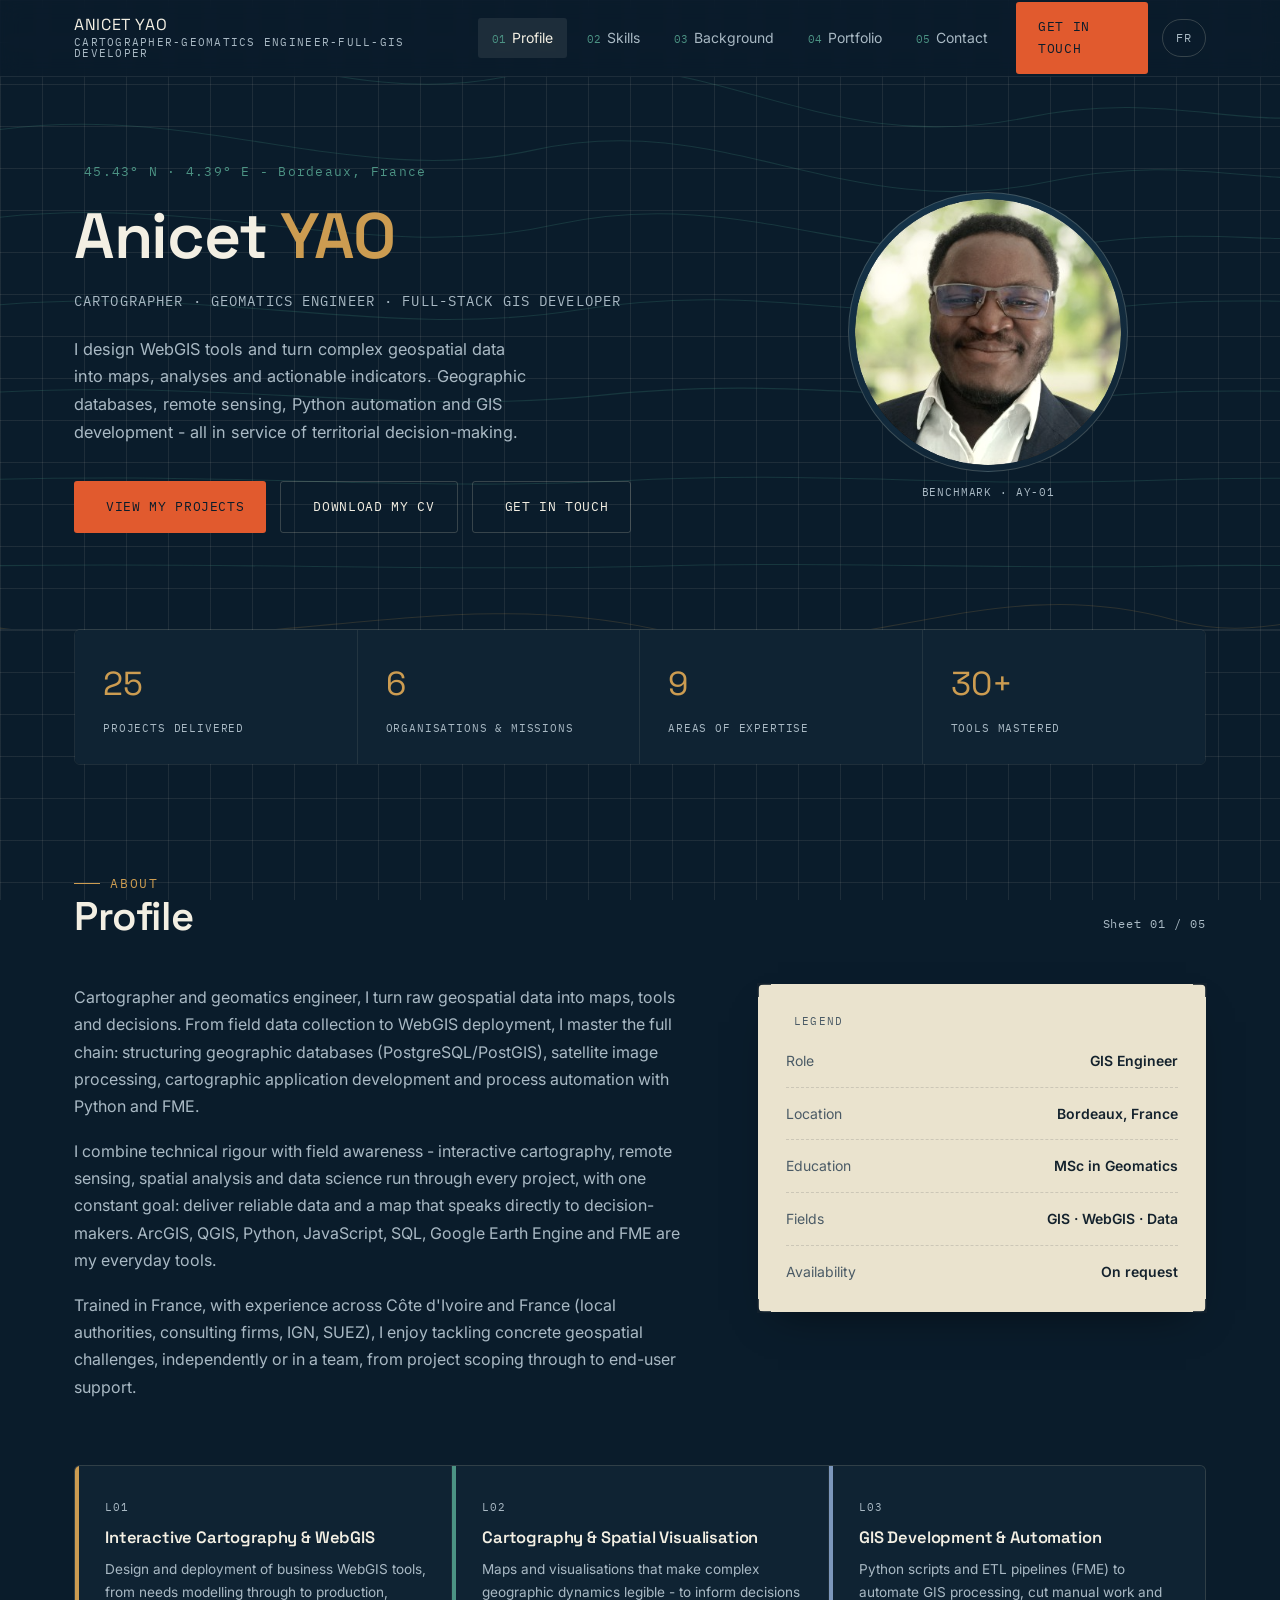
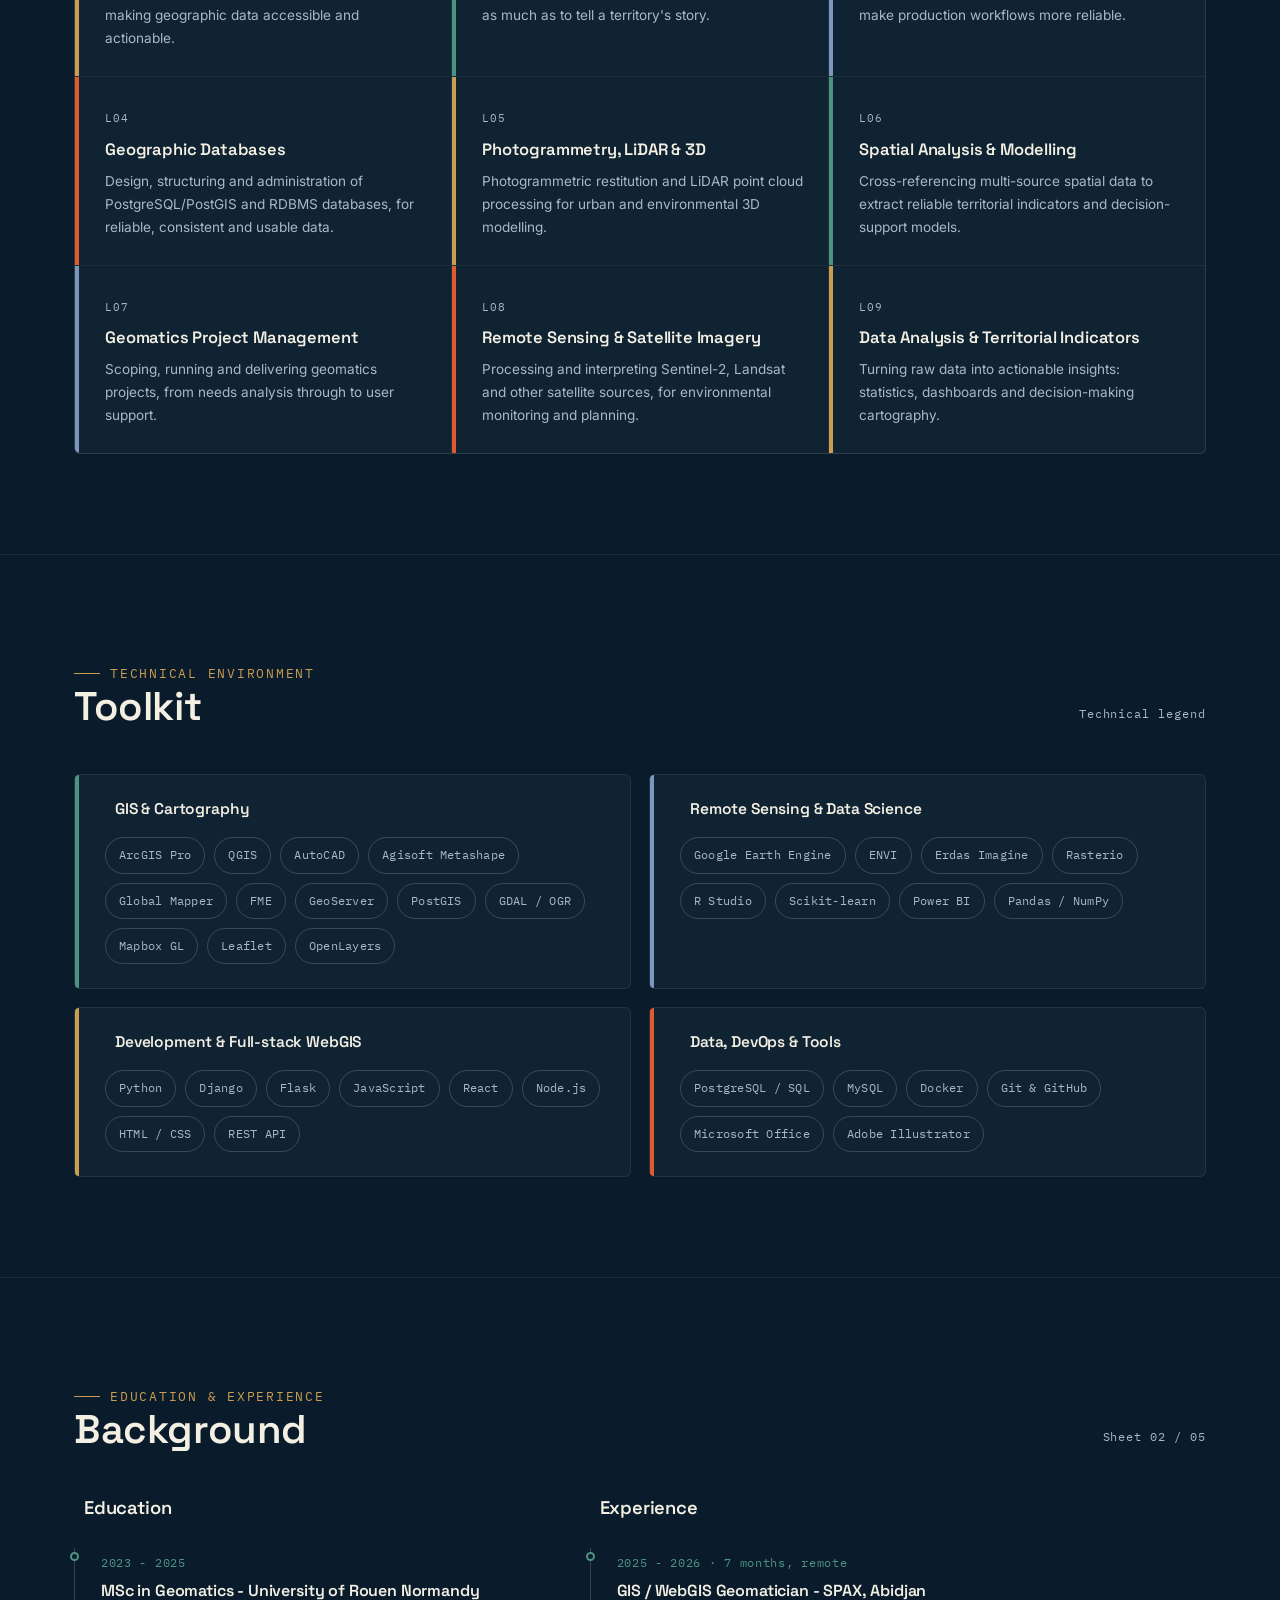
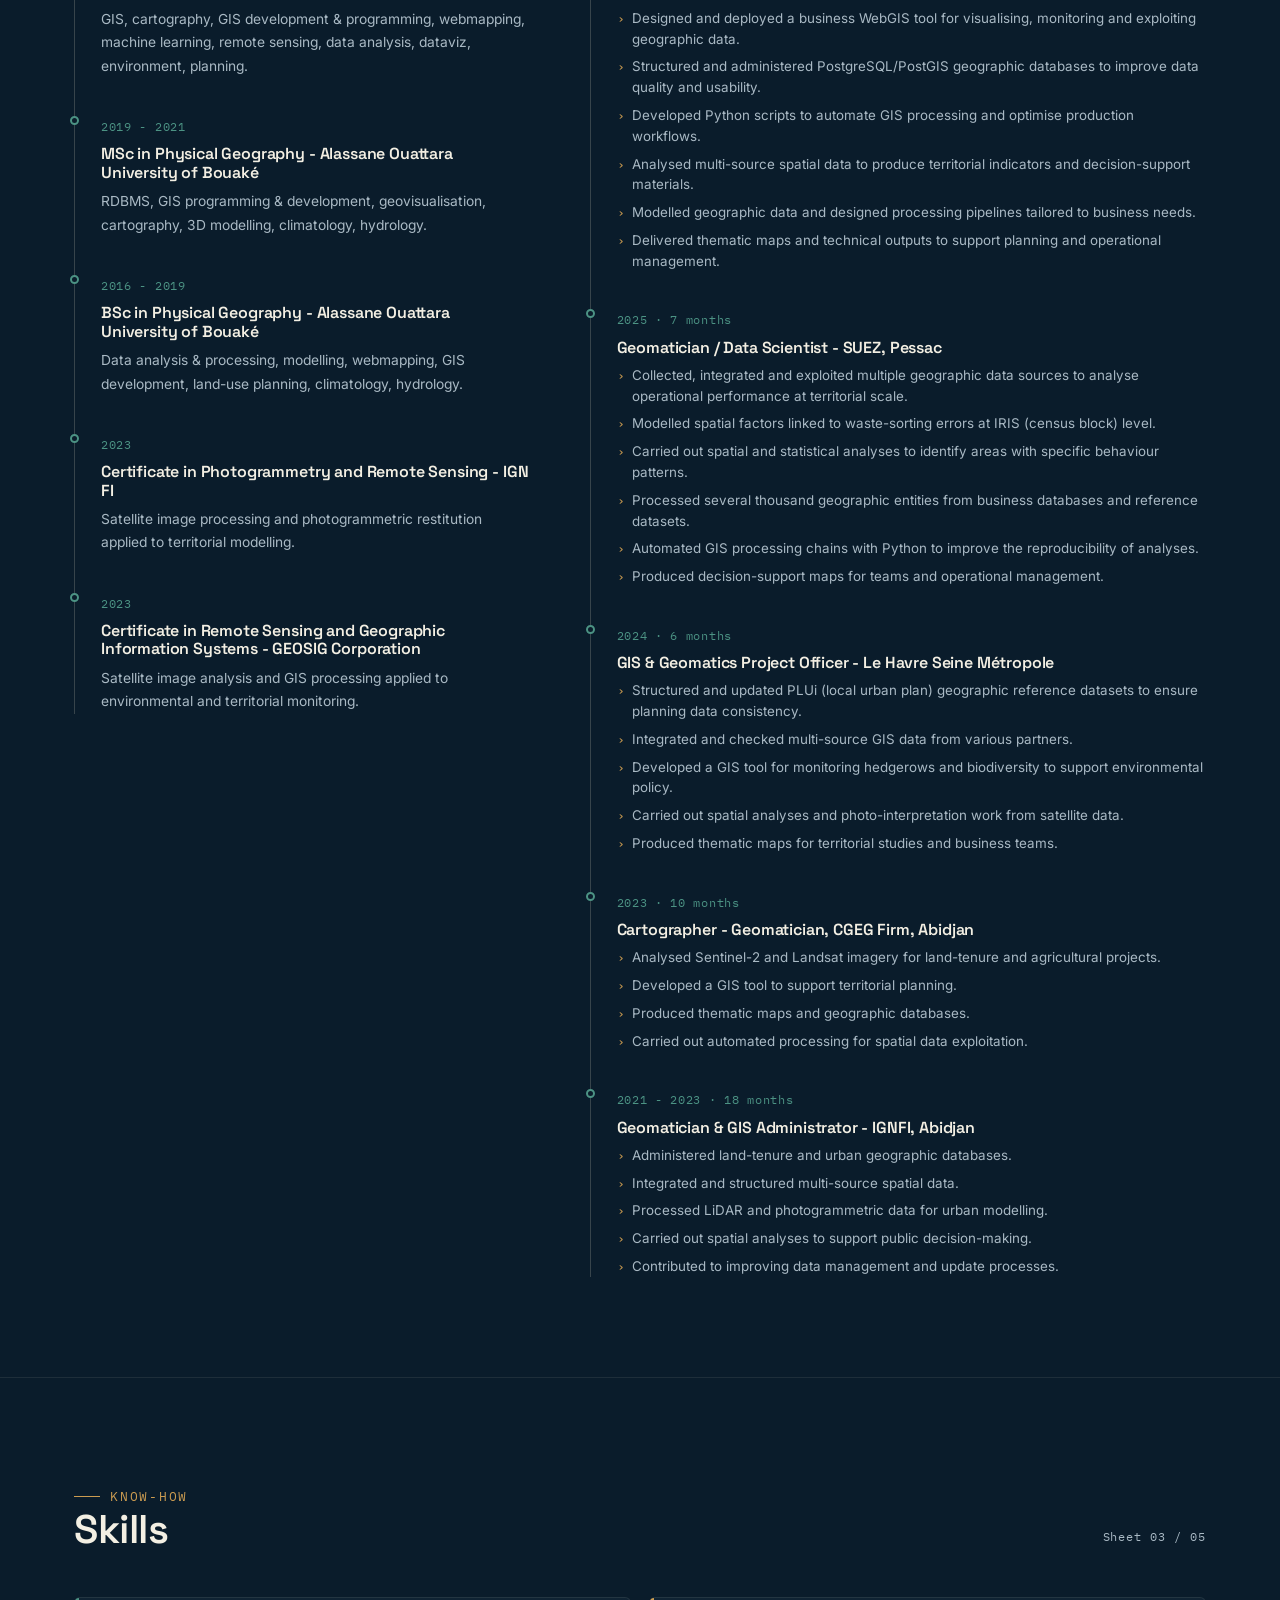
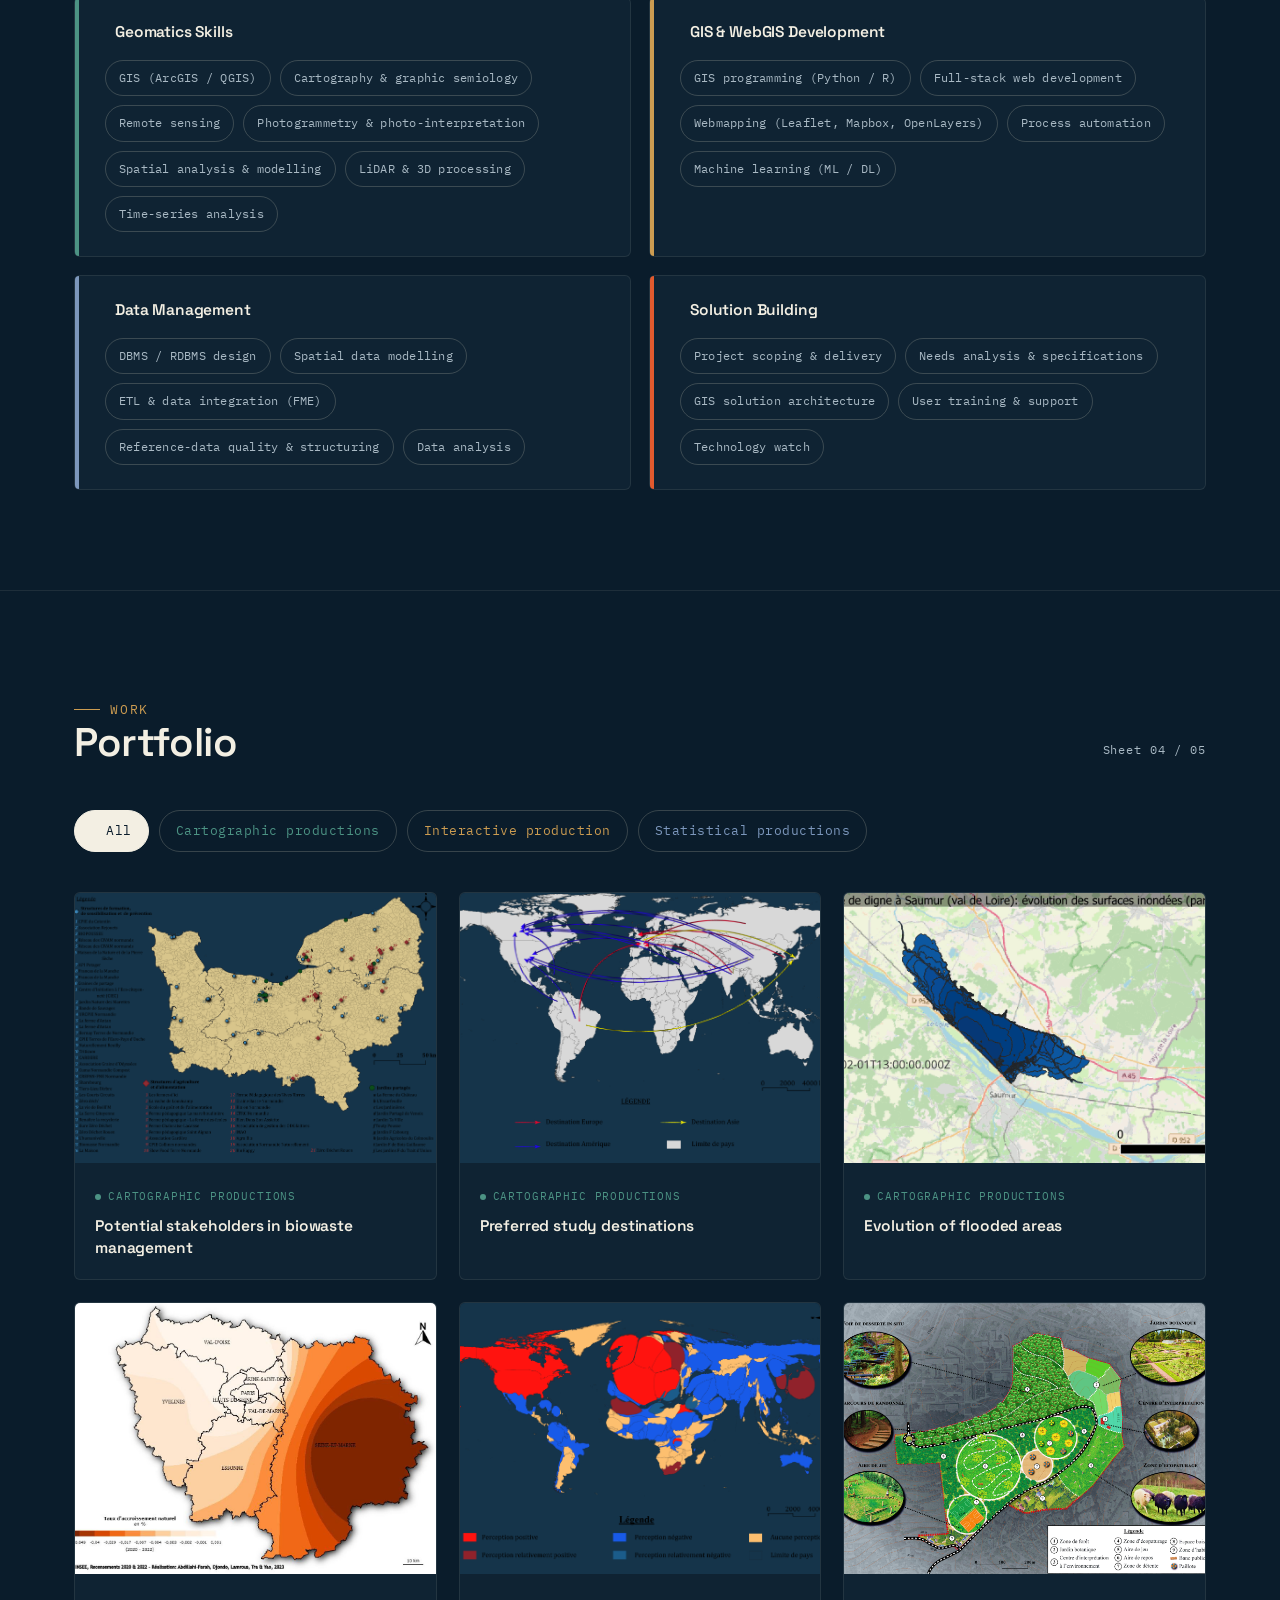
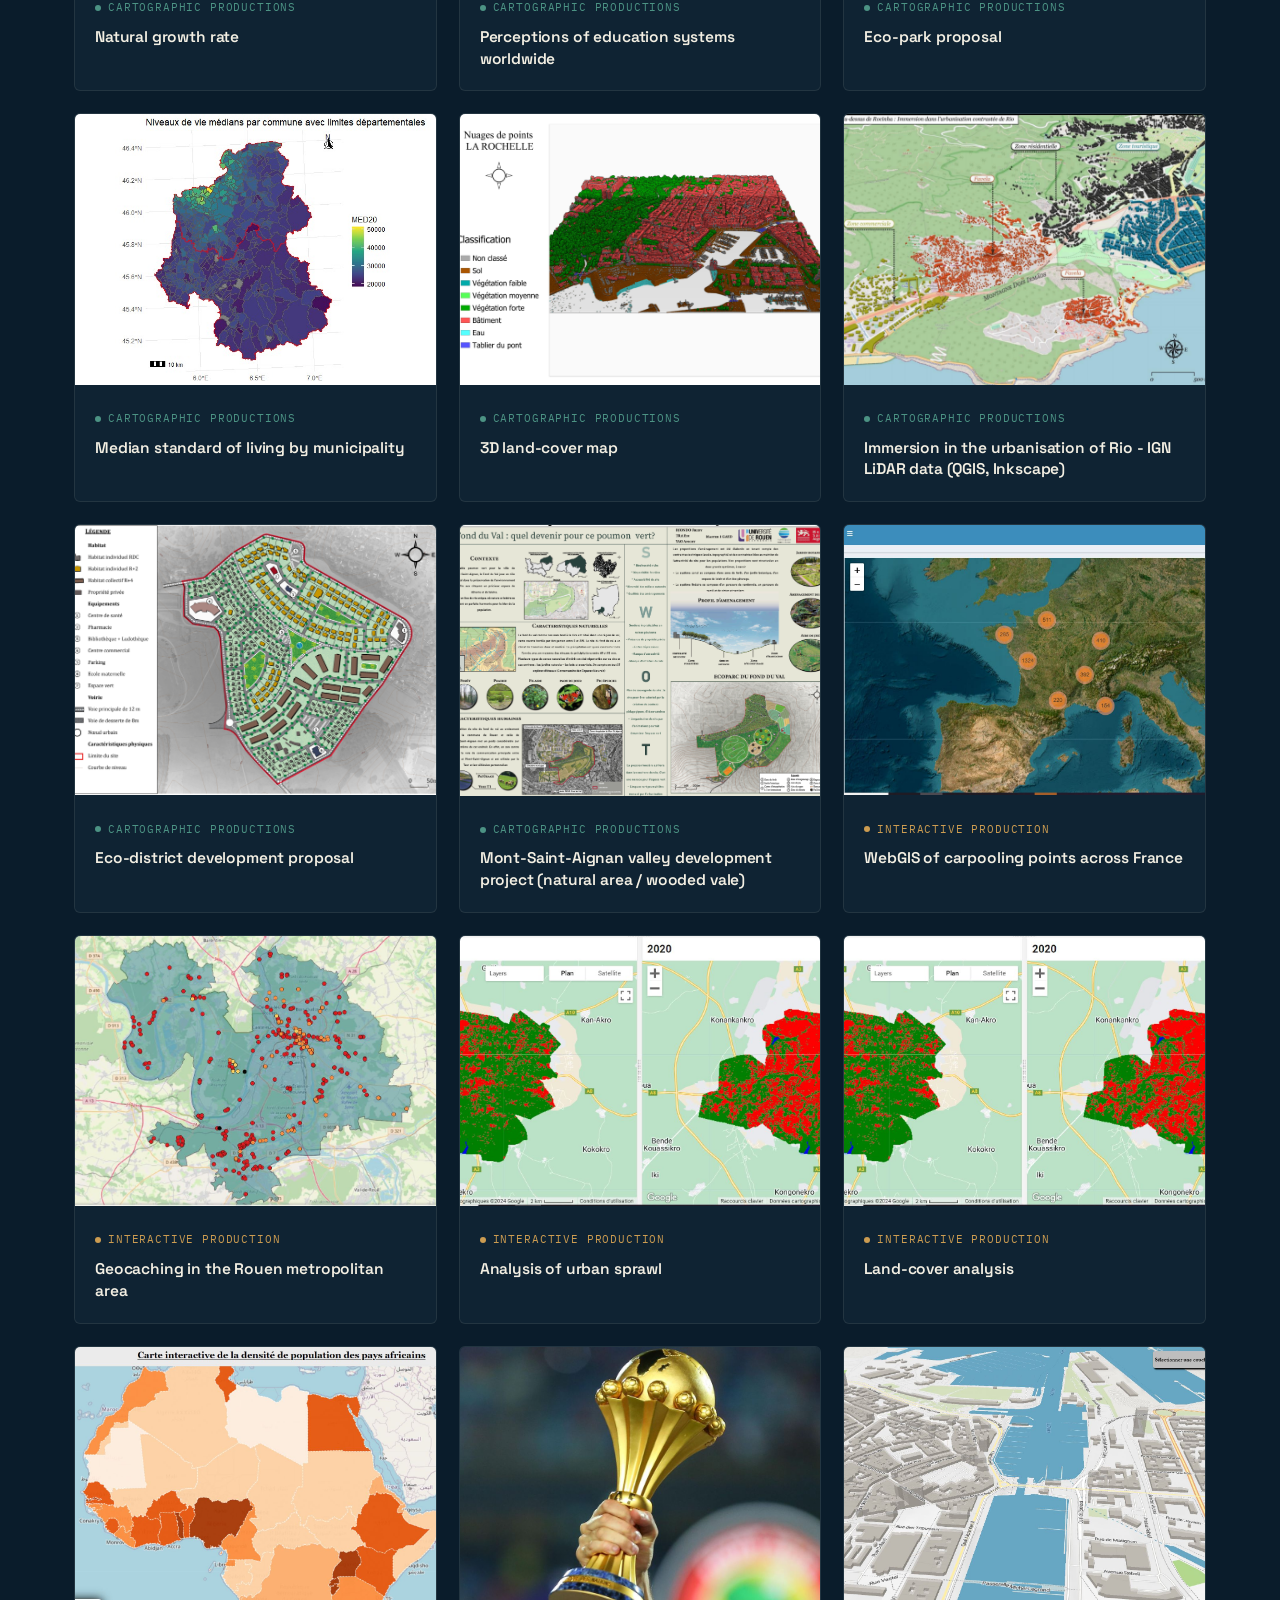
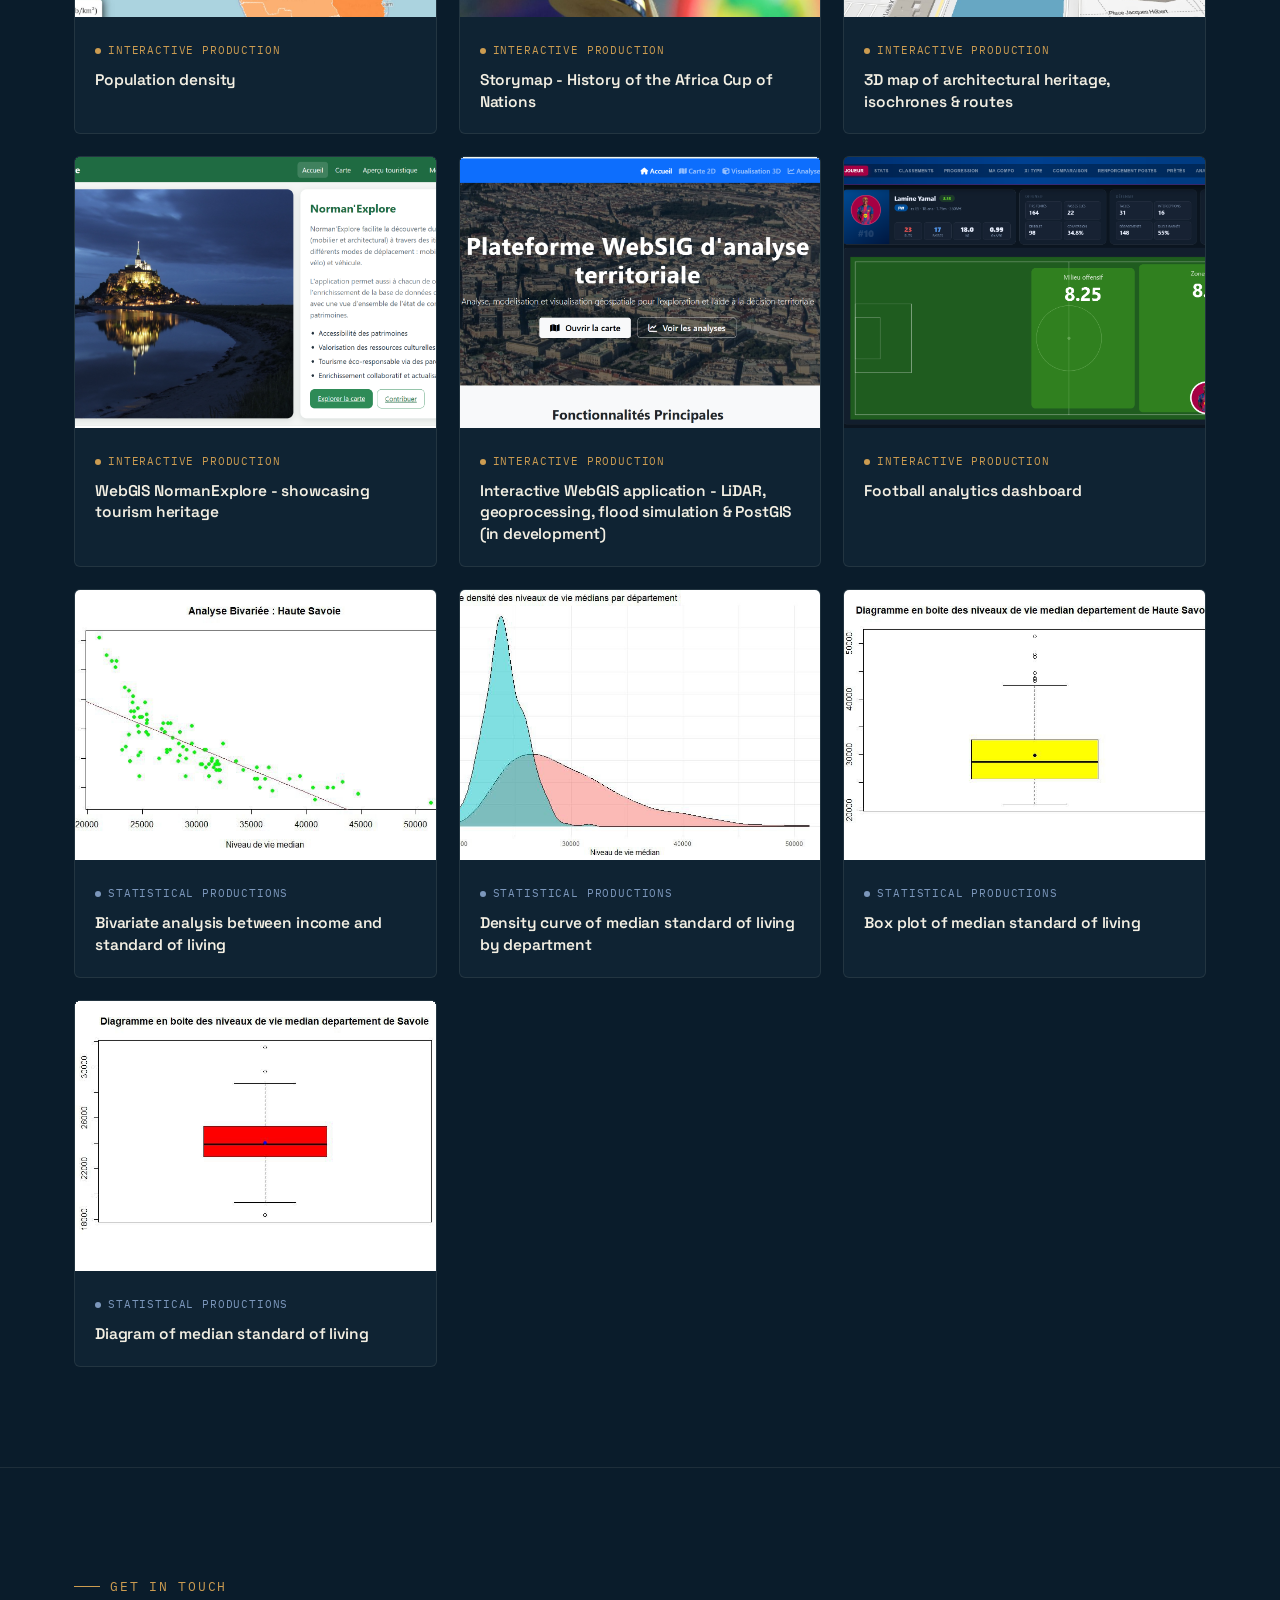
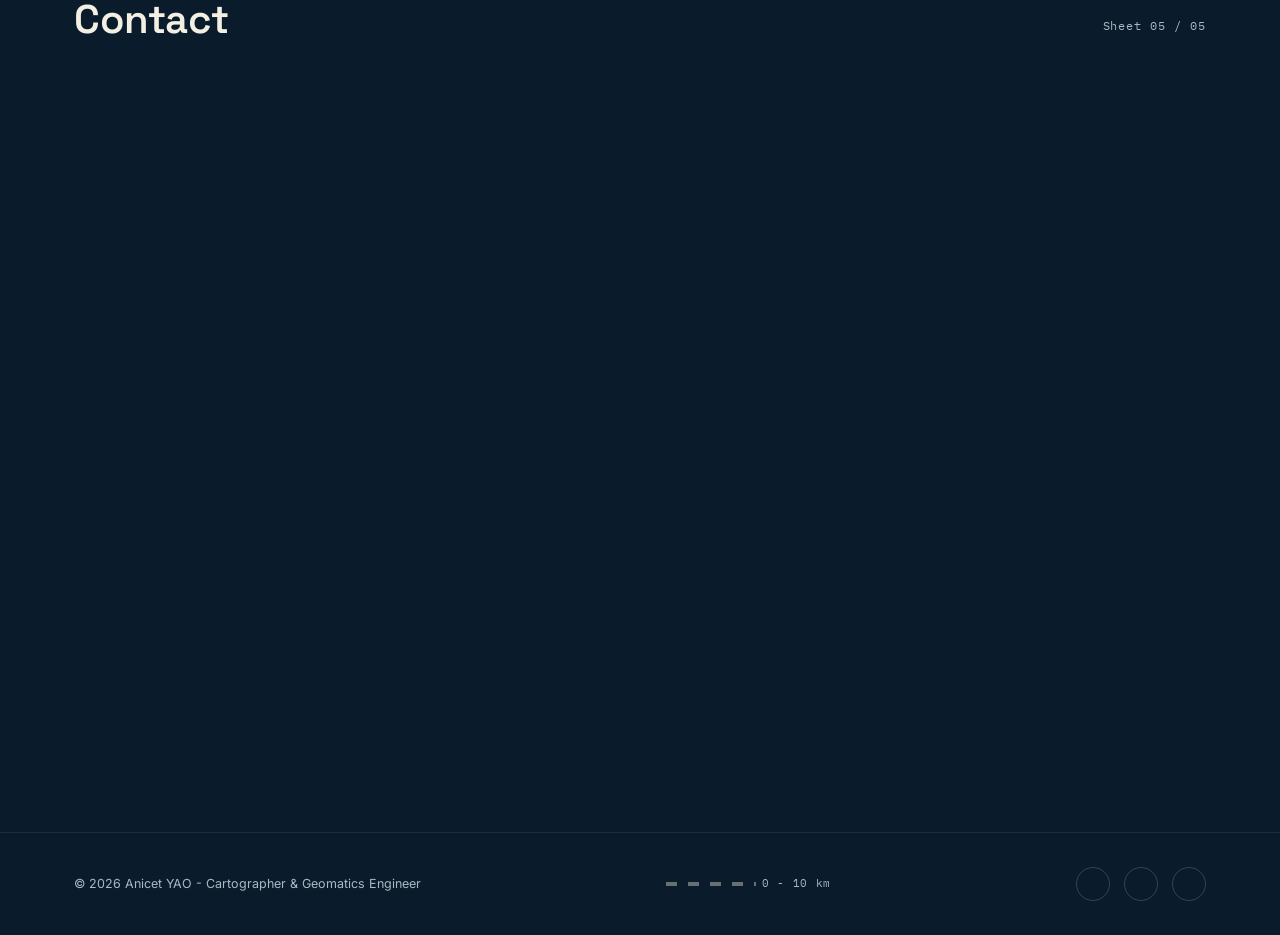
==== commit 04873981: "V2-1" ====
--- a/en/index.html
+++ b/en/index.html
@@ -1144,7 +1144,7 @@
               >
                 <figure class="project-media">
                   <img
-                    src="../assets/images/geocachingRouen.jpg"
+                    src="../assets/images/geocachingRouen.JPG"
                     alt="Geocaching in Rouen metropolitan area"
                     loading="lazy"
                   />
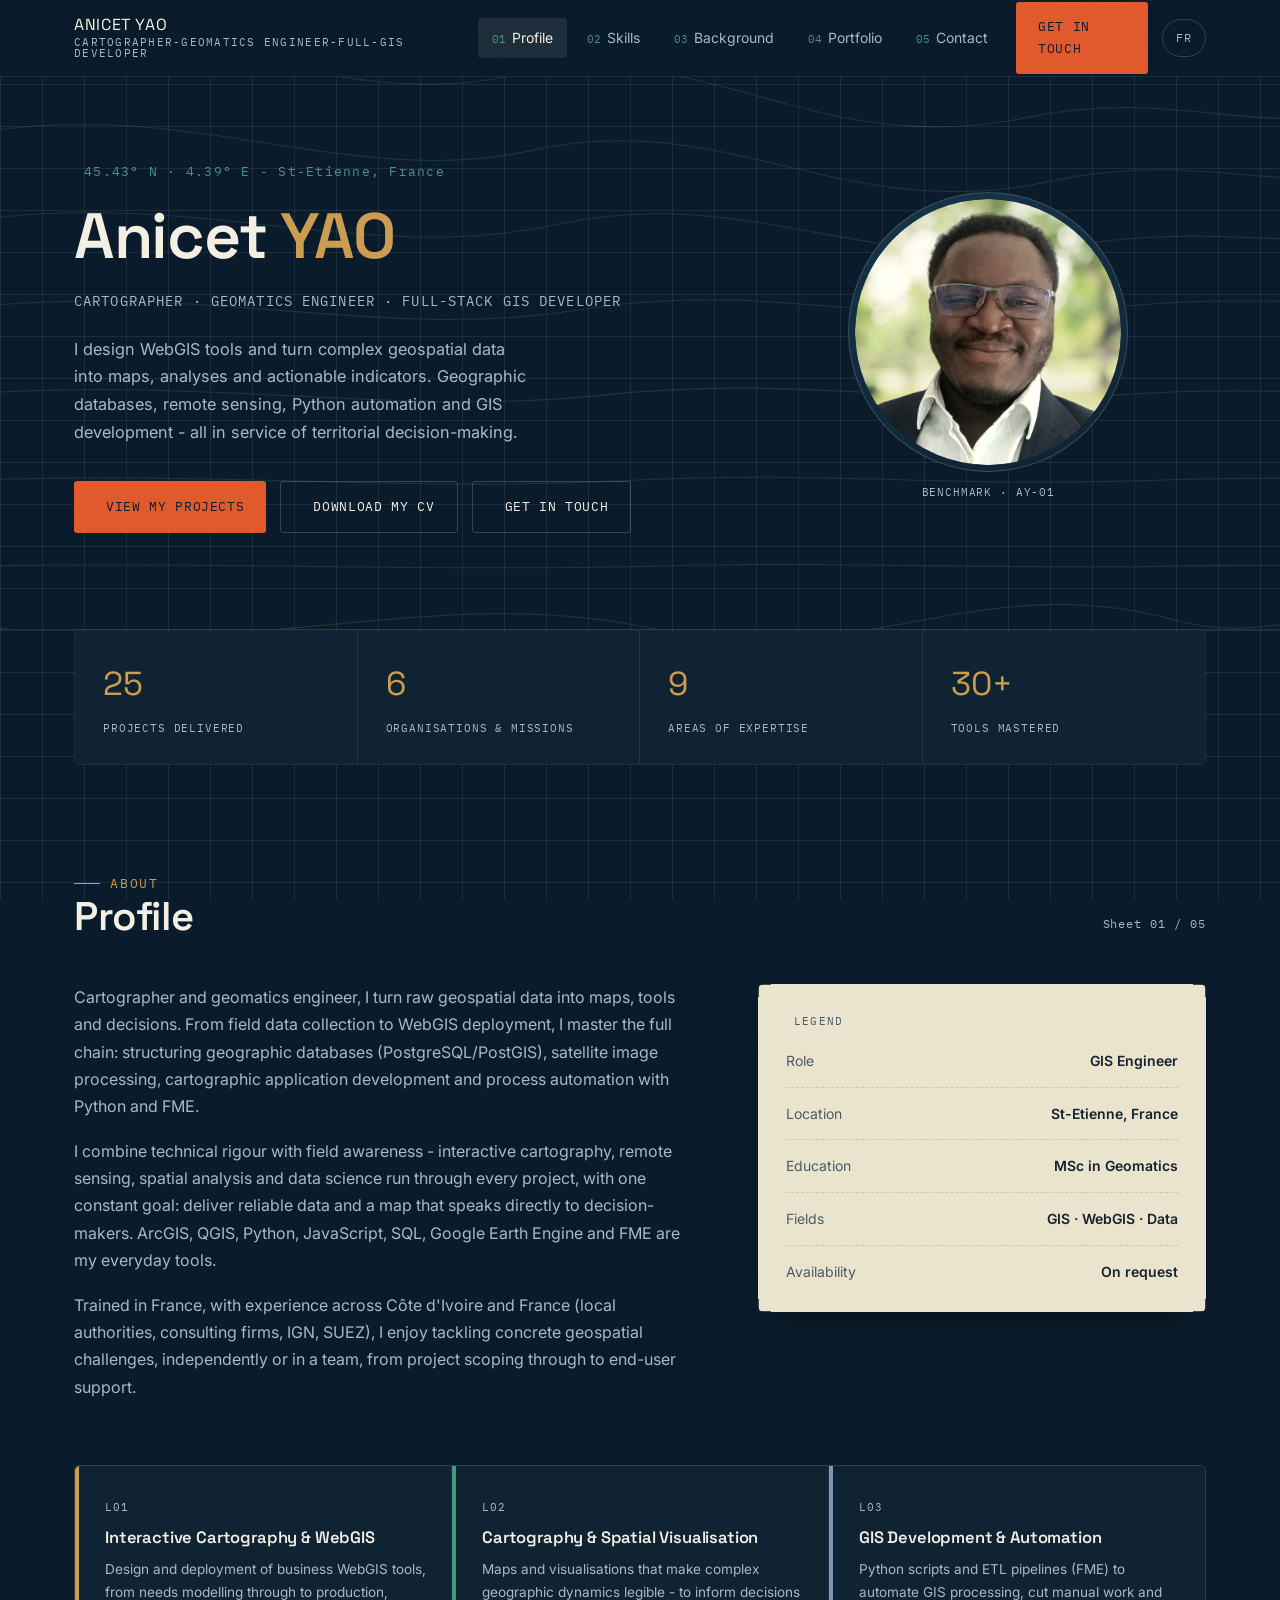
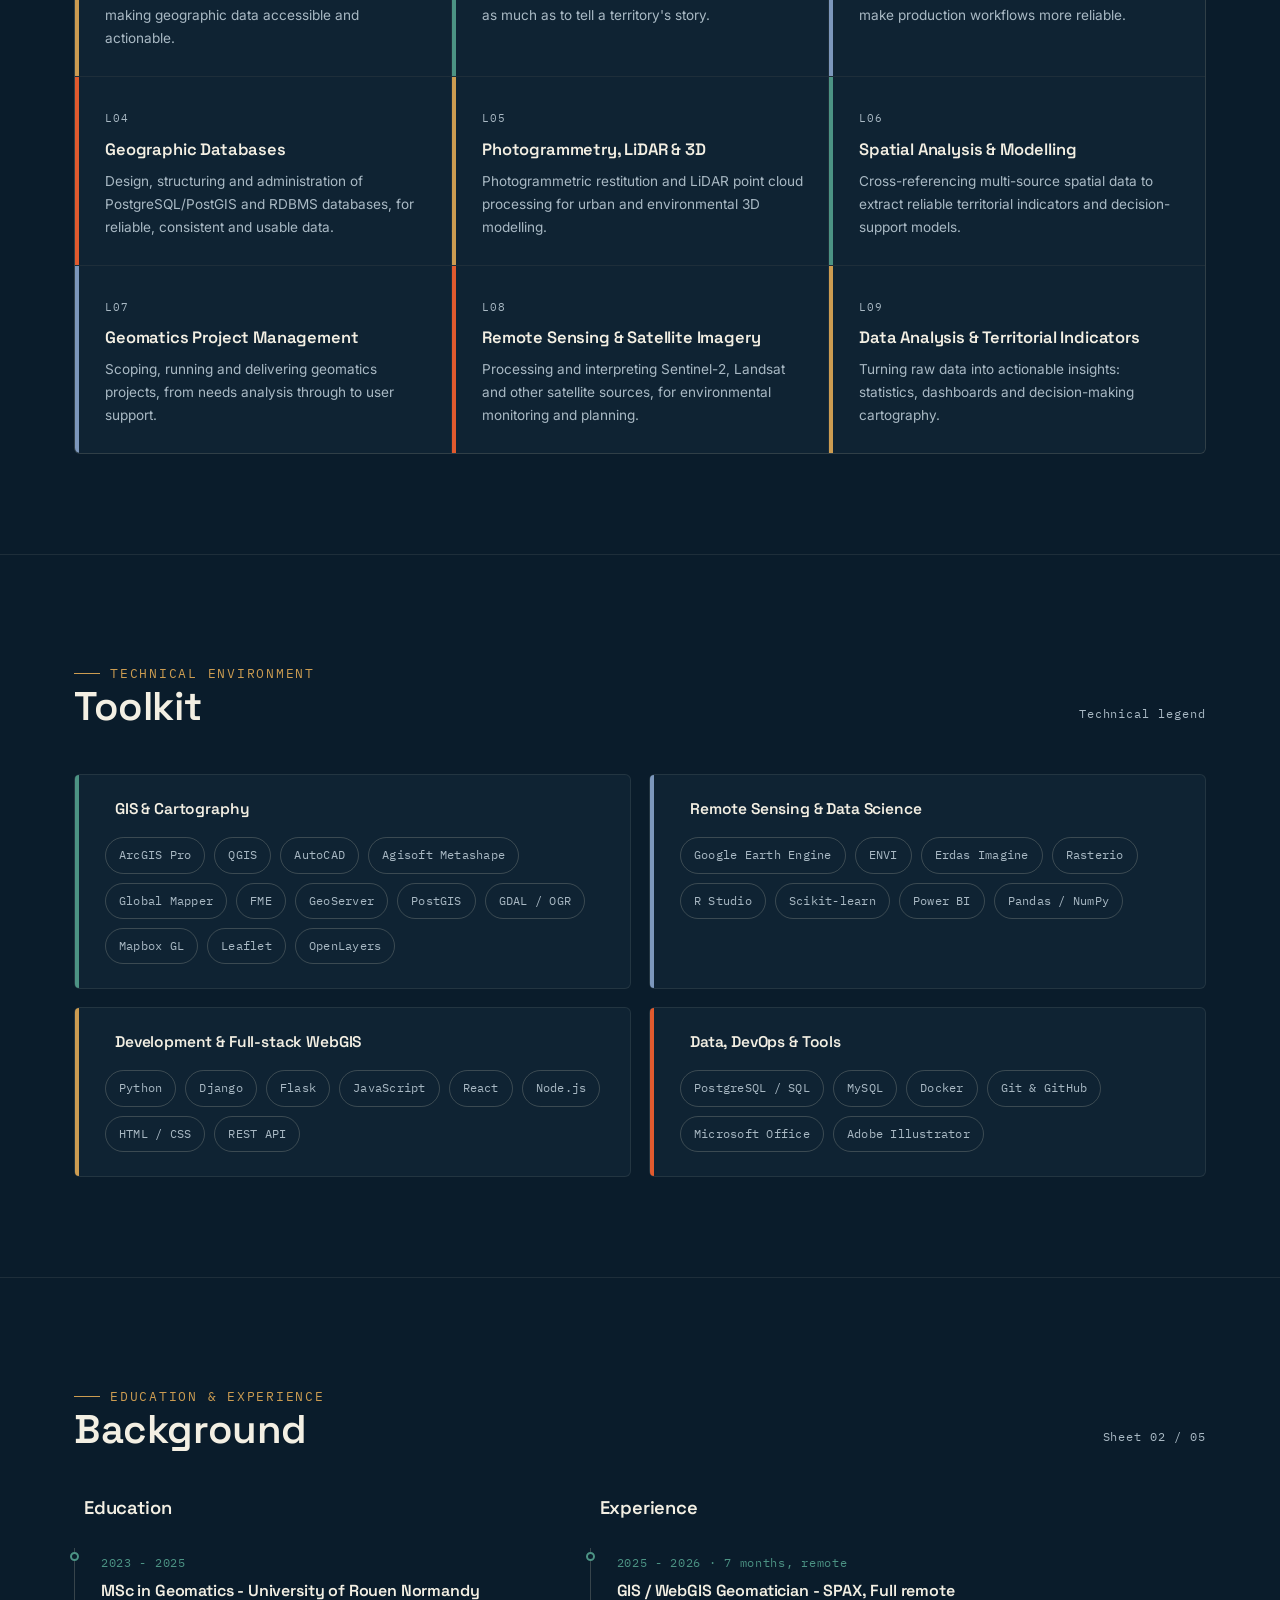
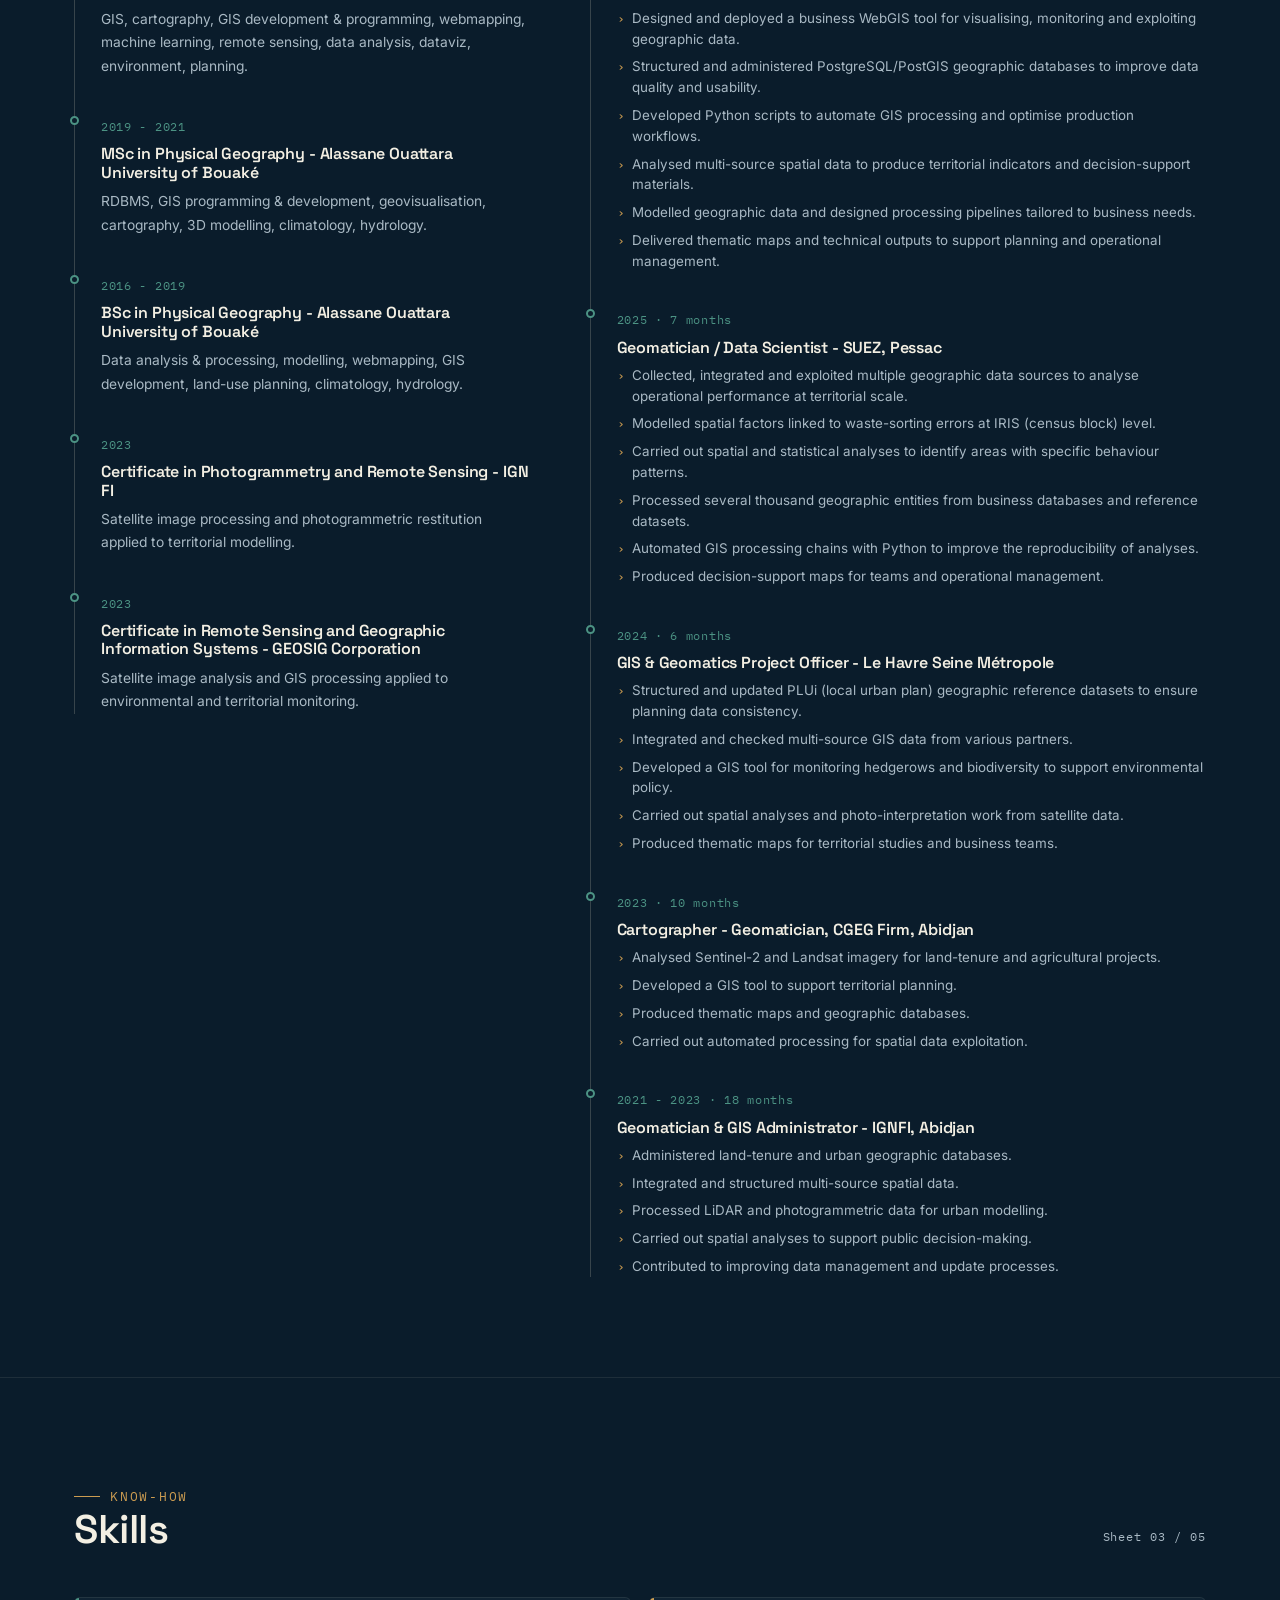
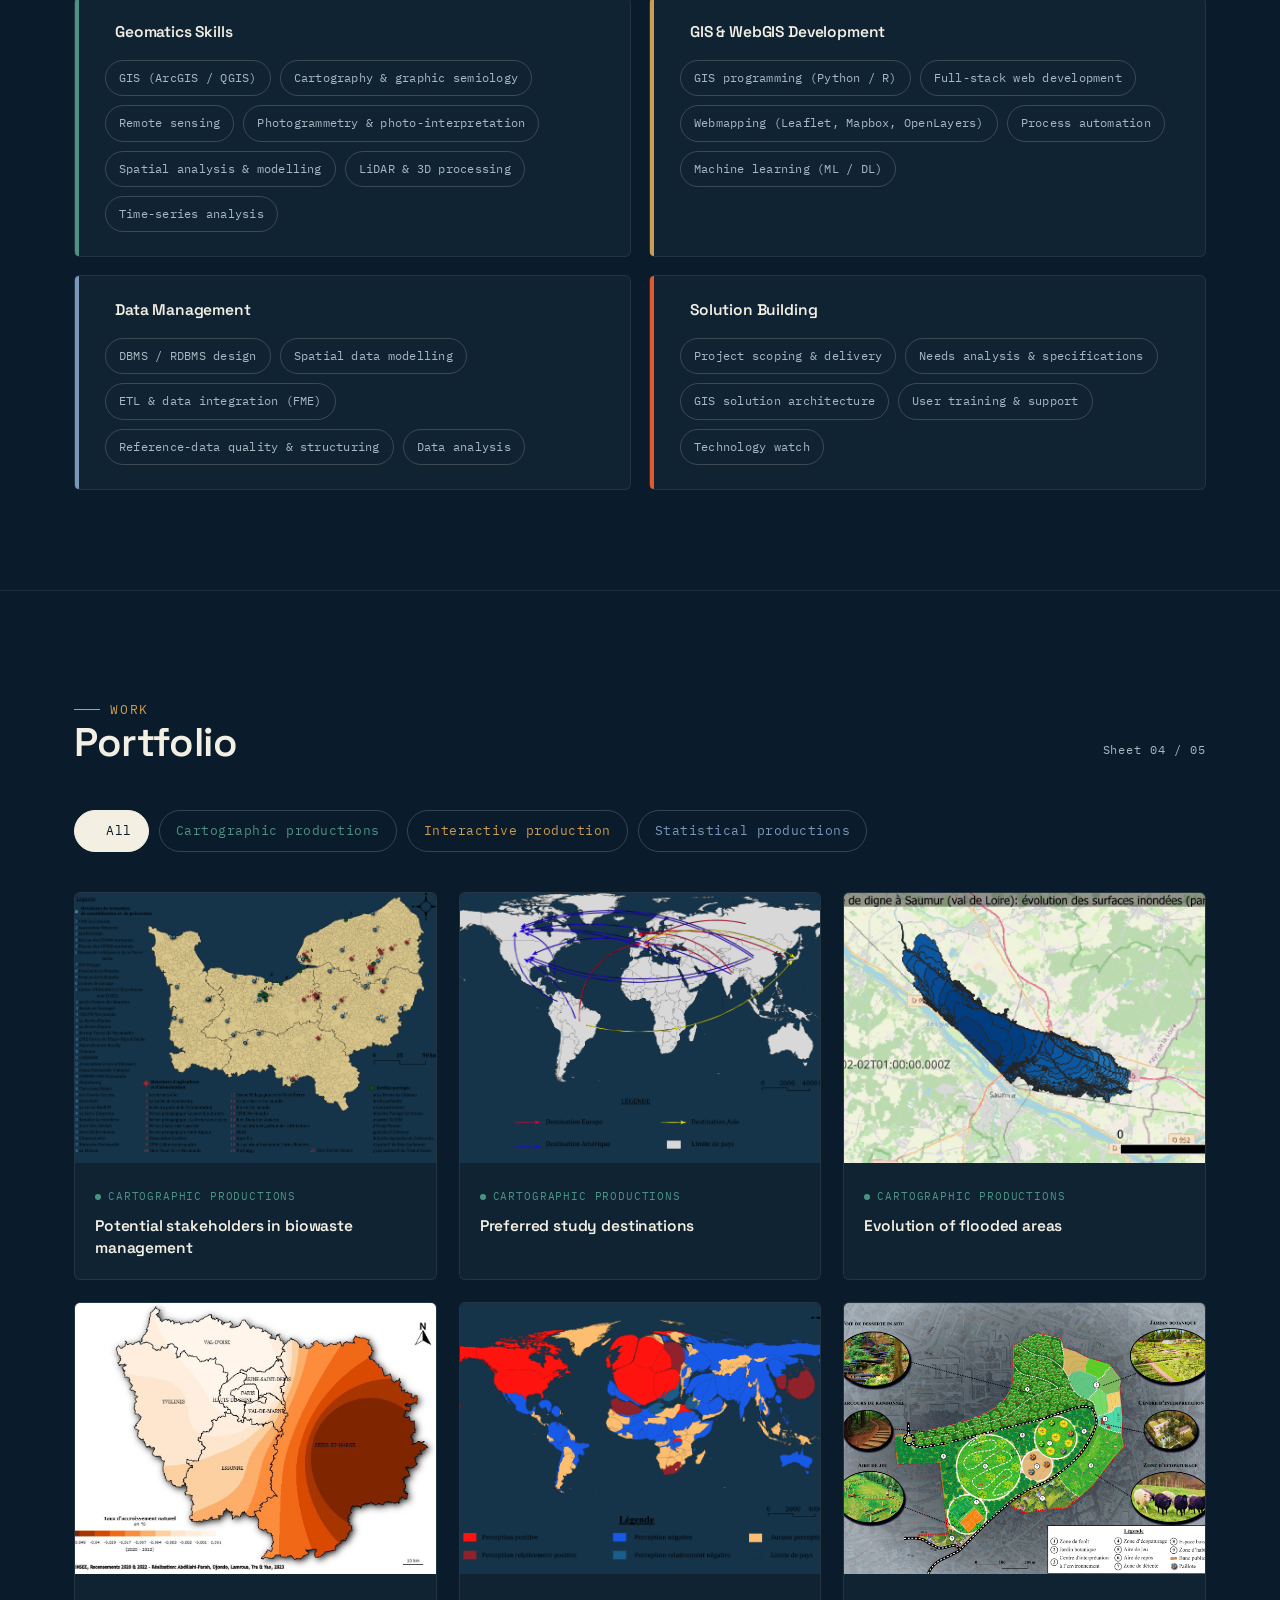
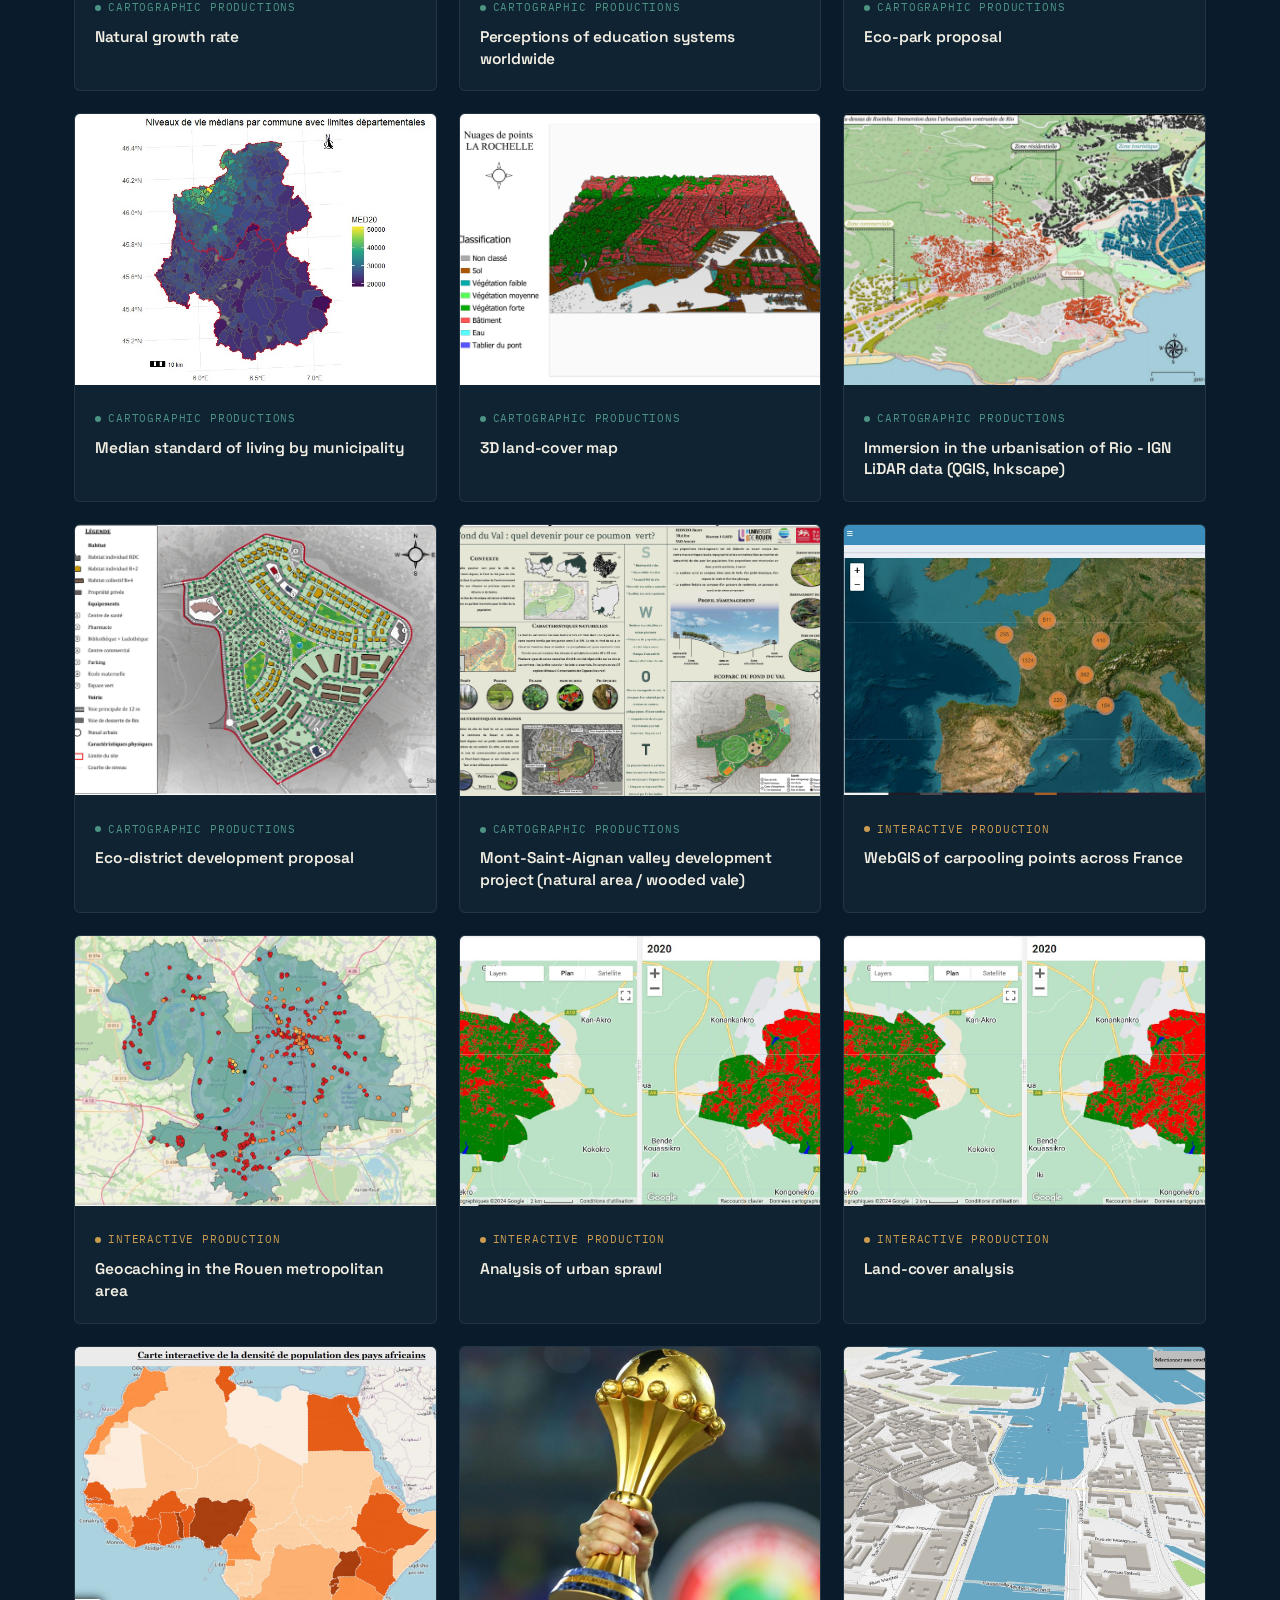
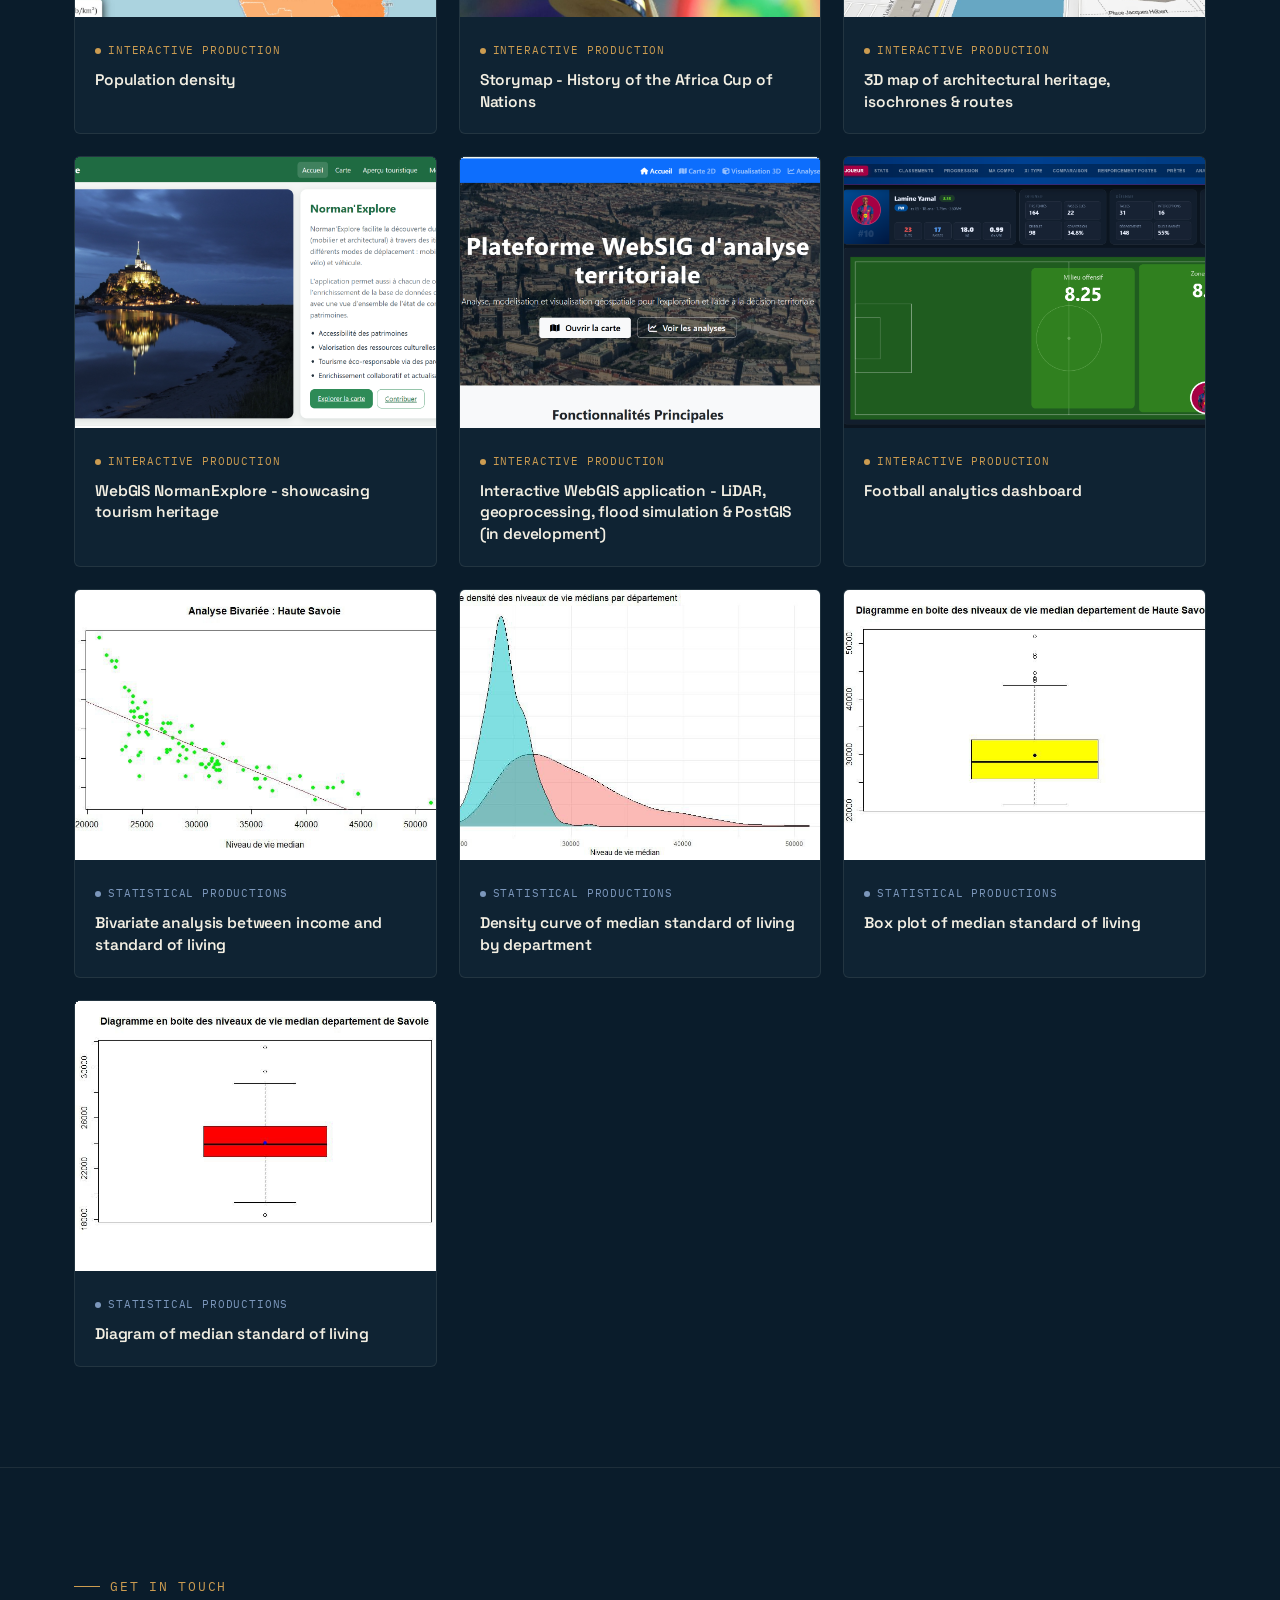
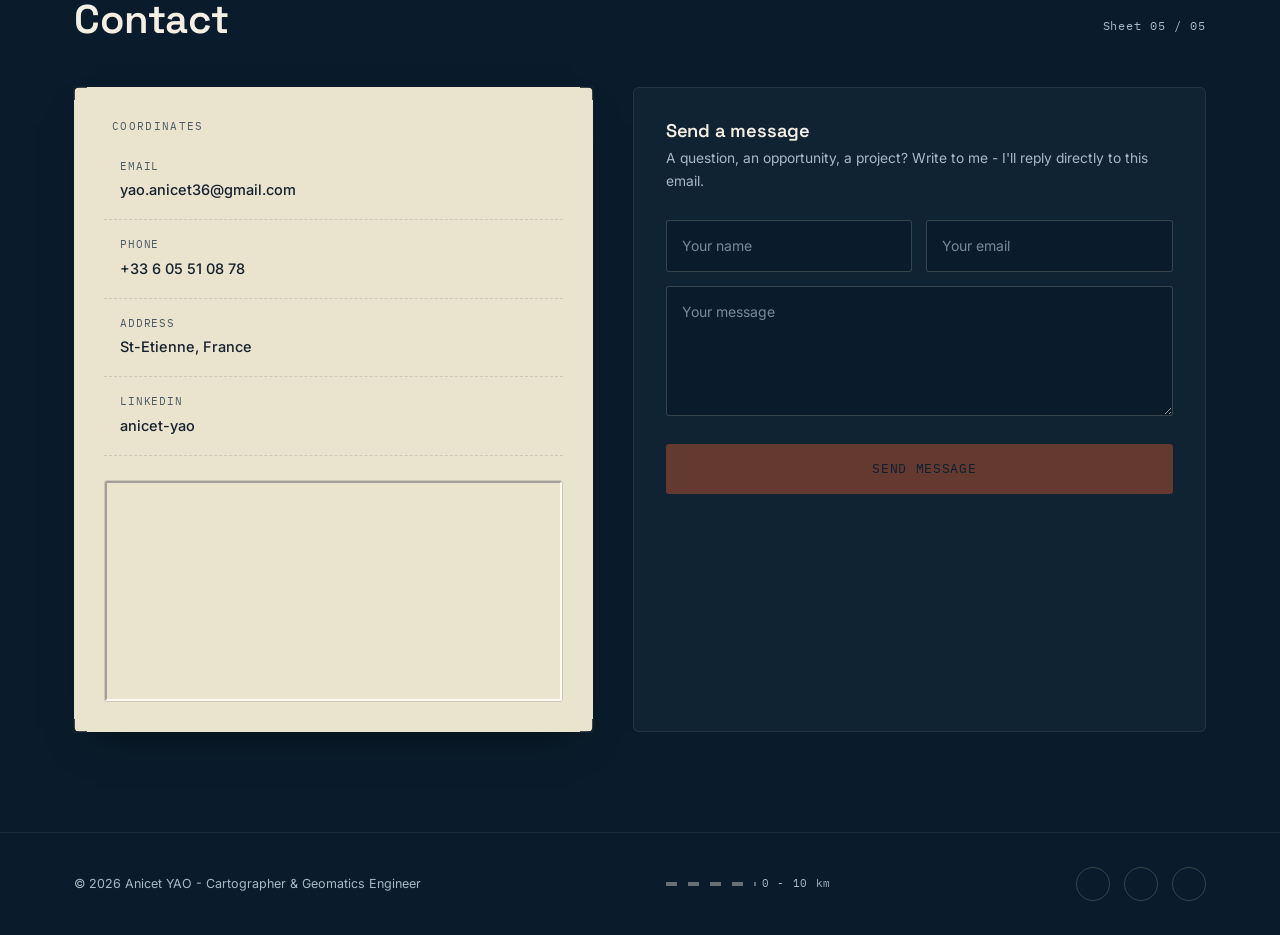
==== commit 1ded28c4: "V3-1" ====
--- a/en/index.html
+++ b/en/index.html
@@ -140,7 +140,7 @@
           <div class="hero-copy">
             <p class="hero-coords">
               <ion-icon name="locate-outline"></ion-icon> 45.43° N · 4.39° E -
-              Bordeaux, France
+              St-Etienne, France
             </p>
 
             <h1 class="hero-title">Anicet <span class="accent">YAO</span></h1>
@@ -255,7 +255,7 @@
                 </div>
                 <div class="legend-item">
                   <span class="k">Location</span
-                  ><span class="v">Bordeaux, France</span>
+                  ><span class="v">St-Etienne, France</span>
                 </div>
                 <div class="legend-item">
                   <span class="k">Education</span
@@ -544,7 +544,7 @@
                 <li class="track-item">
                   <span class="track-year">2025 - 2026 · 7 months, remote</span>
                   <h4 class="track-title">
-                    GIS / WebGIS Geomatician - SPAX, Abidjan
+                    GIS / WebGIS Geomatician - SPAX, Full remote
                   </h4>
                   <ul class="track-list">
                     <li>
@@ -1560,7 +1560,7 @@
                 <ion-icon name="location-outline"></ion-icon>
                 <div>
                   <p class="k">Address</p>
-                  <p class="v">Bordeaux, France</p>
+                  <p class="v">St-Etienne, France</p>
                 </div>
               </div>
 
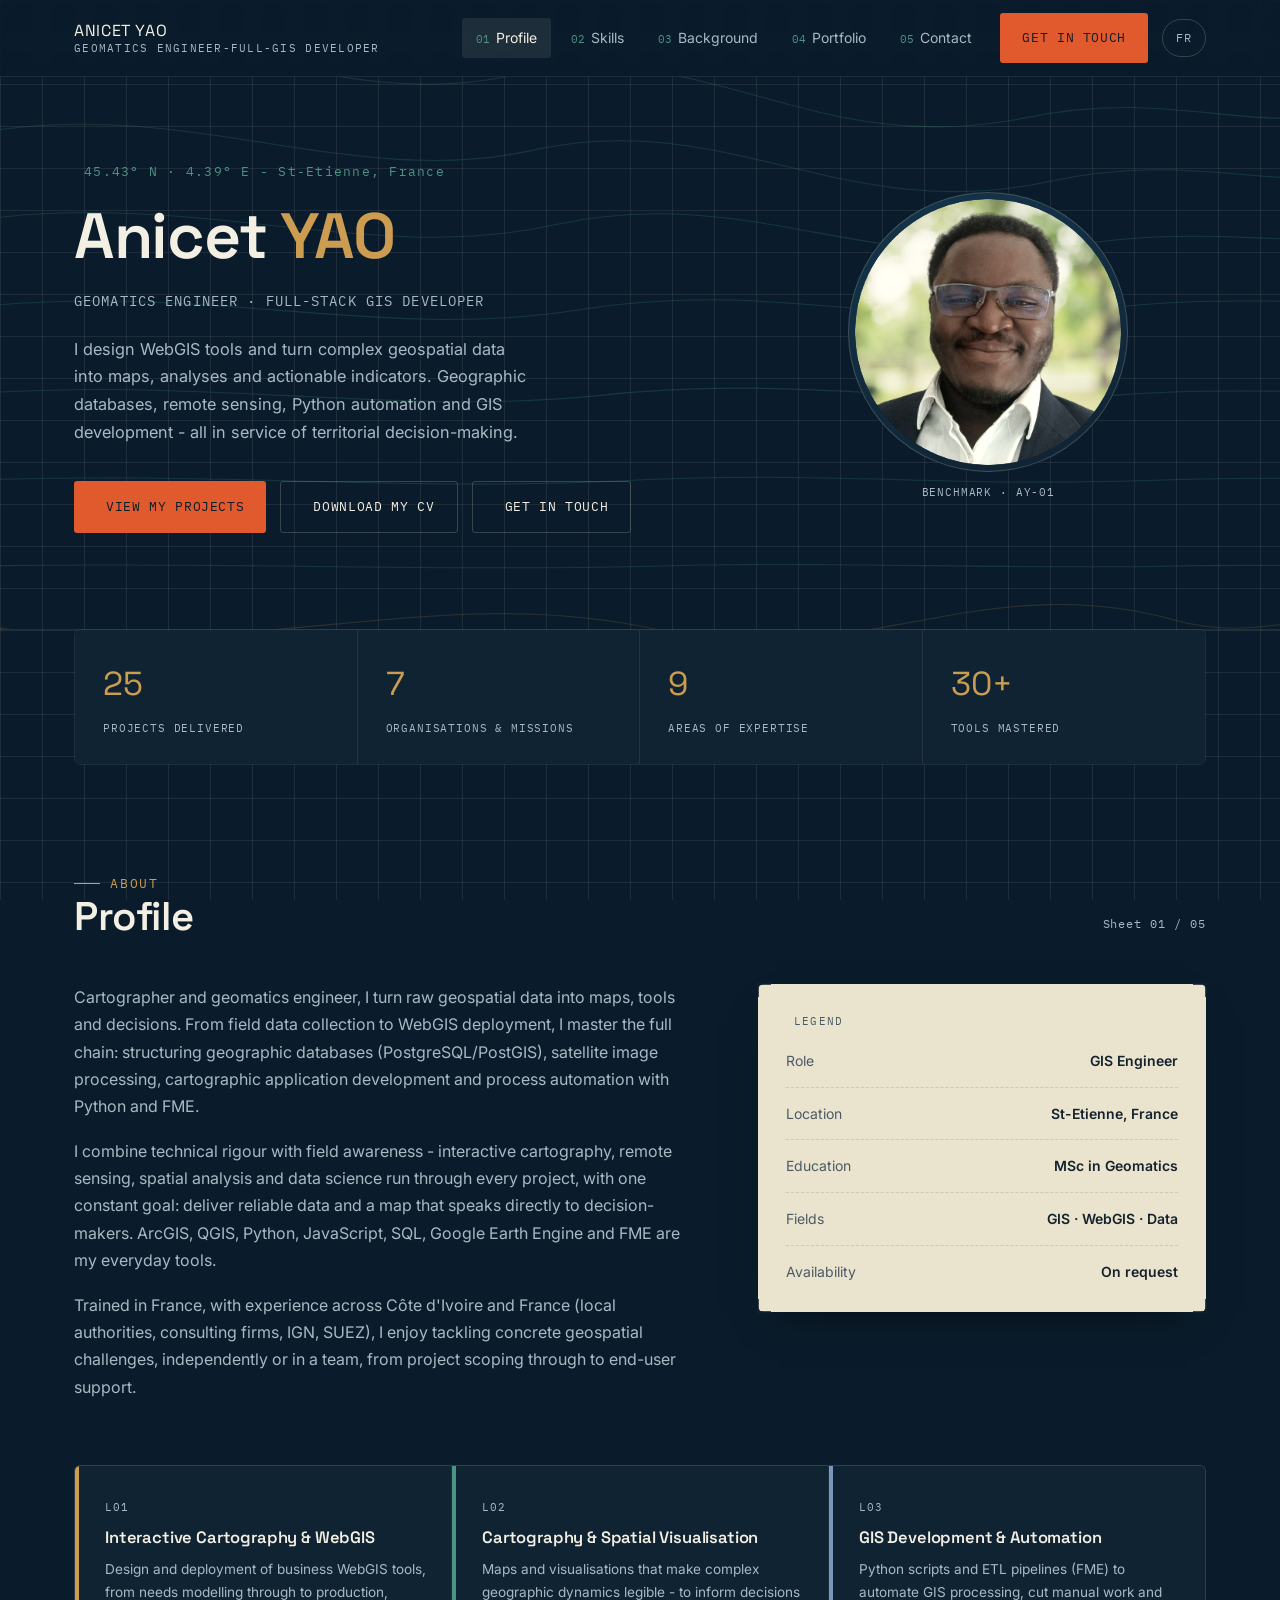
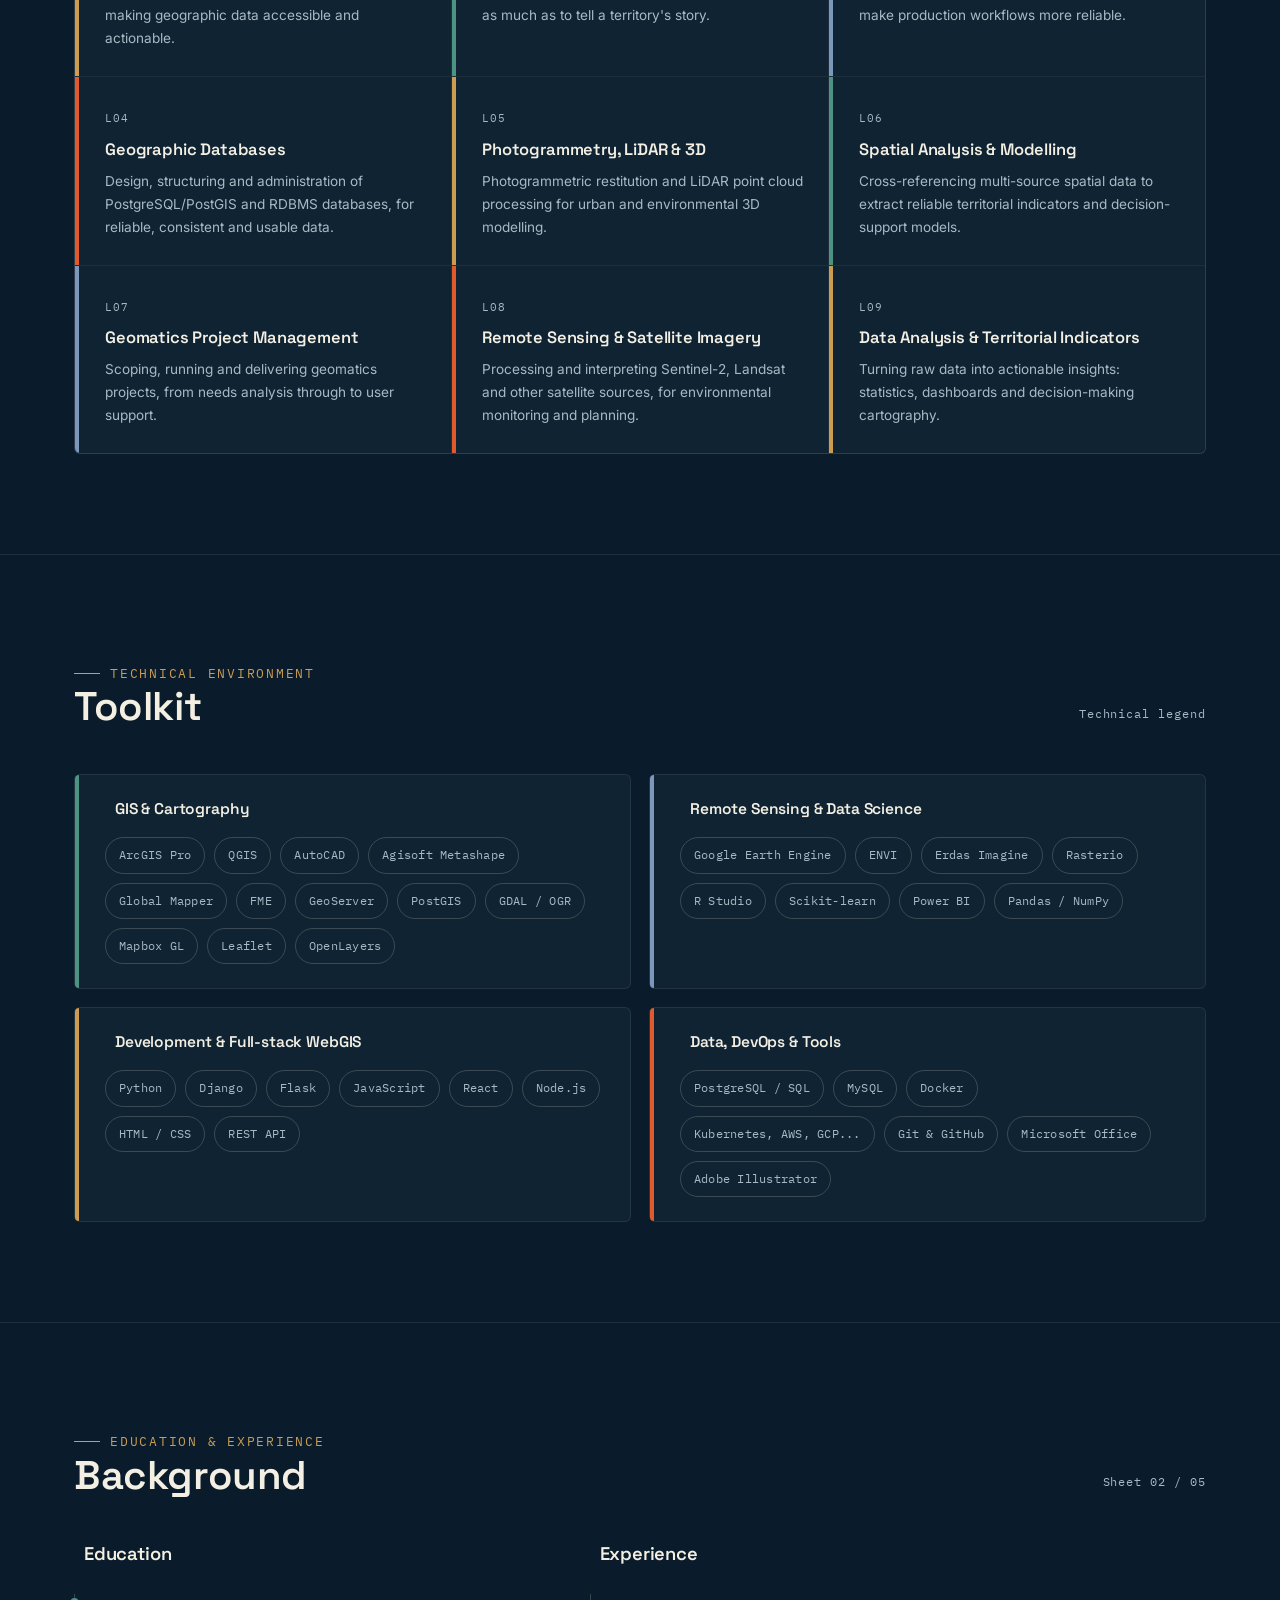
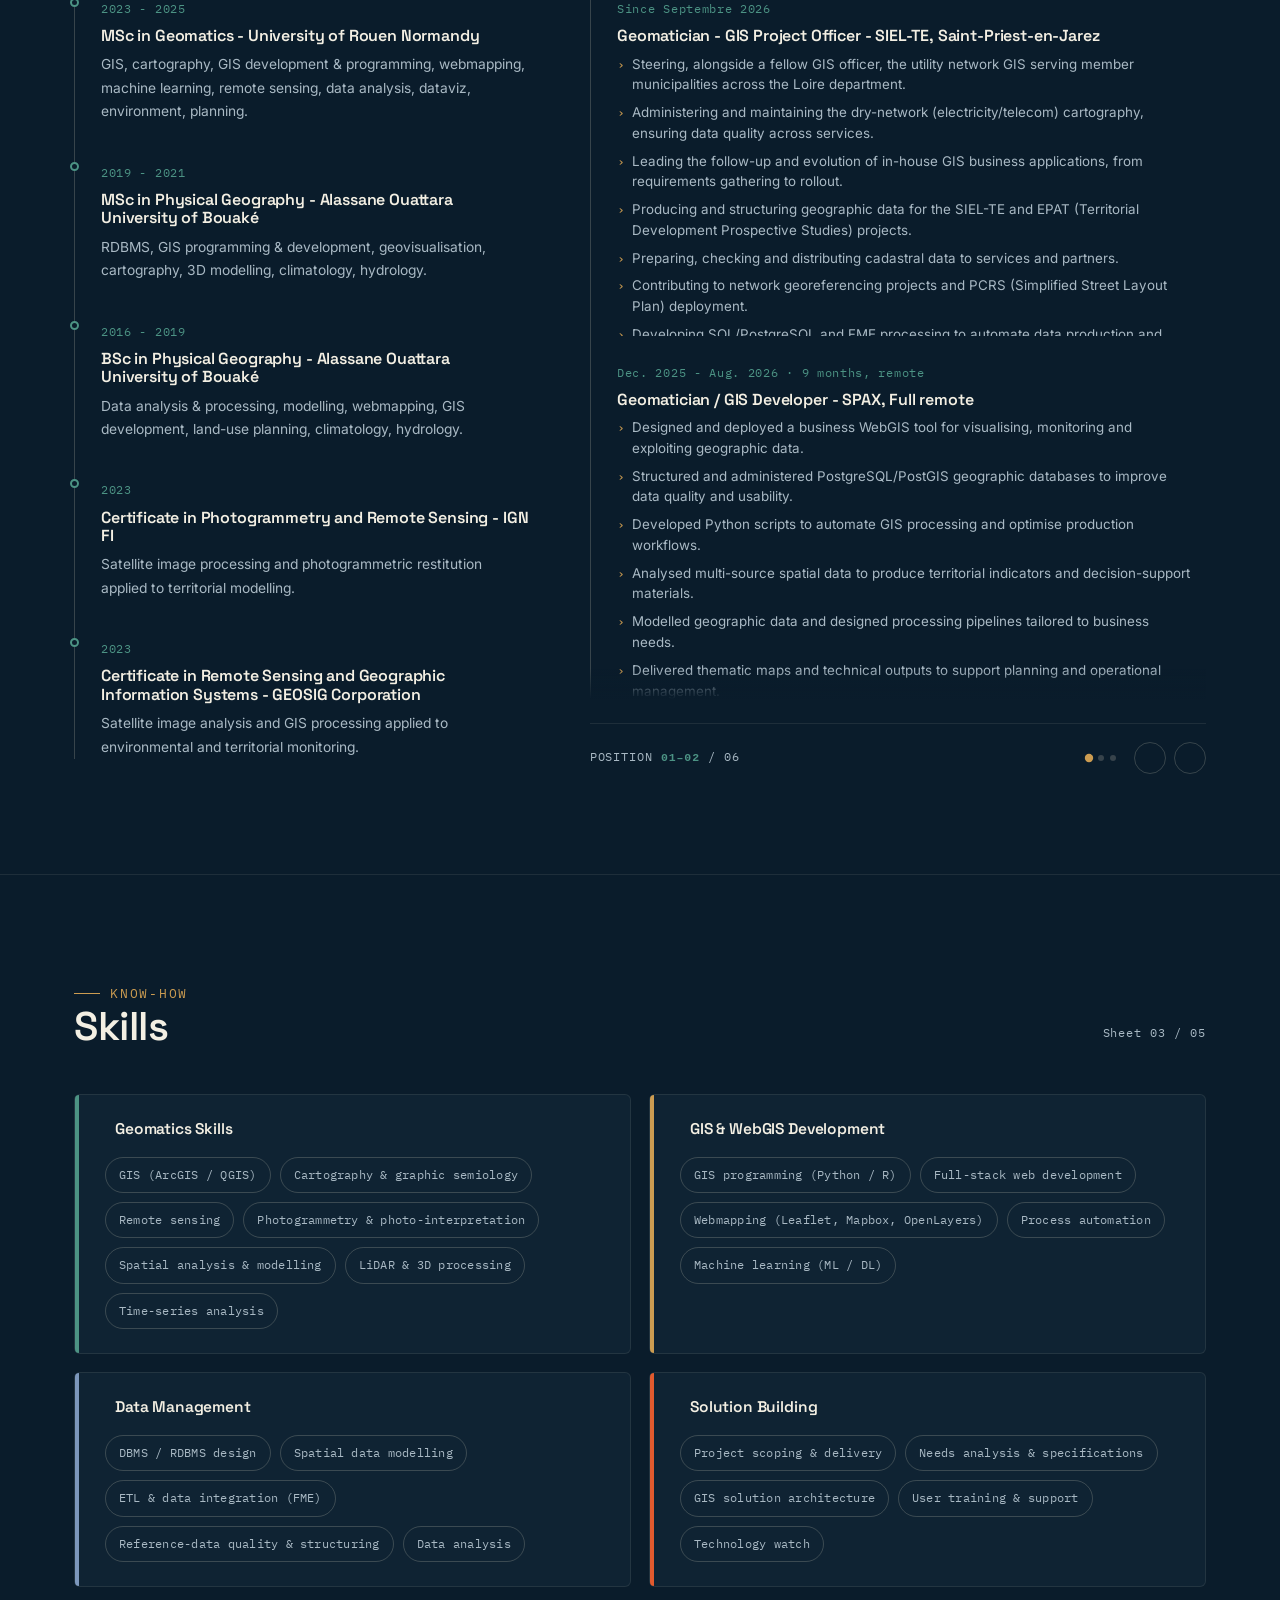
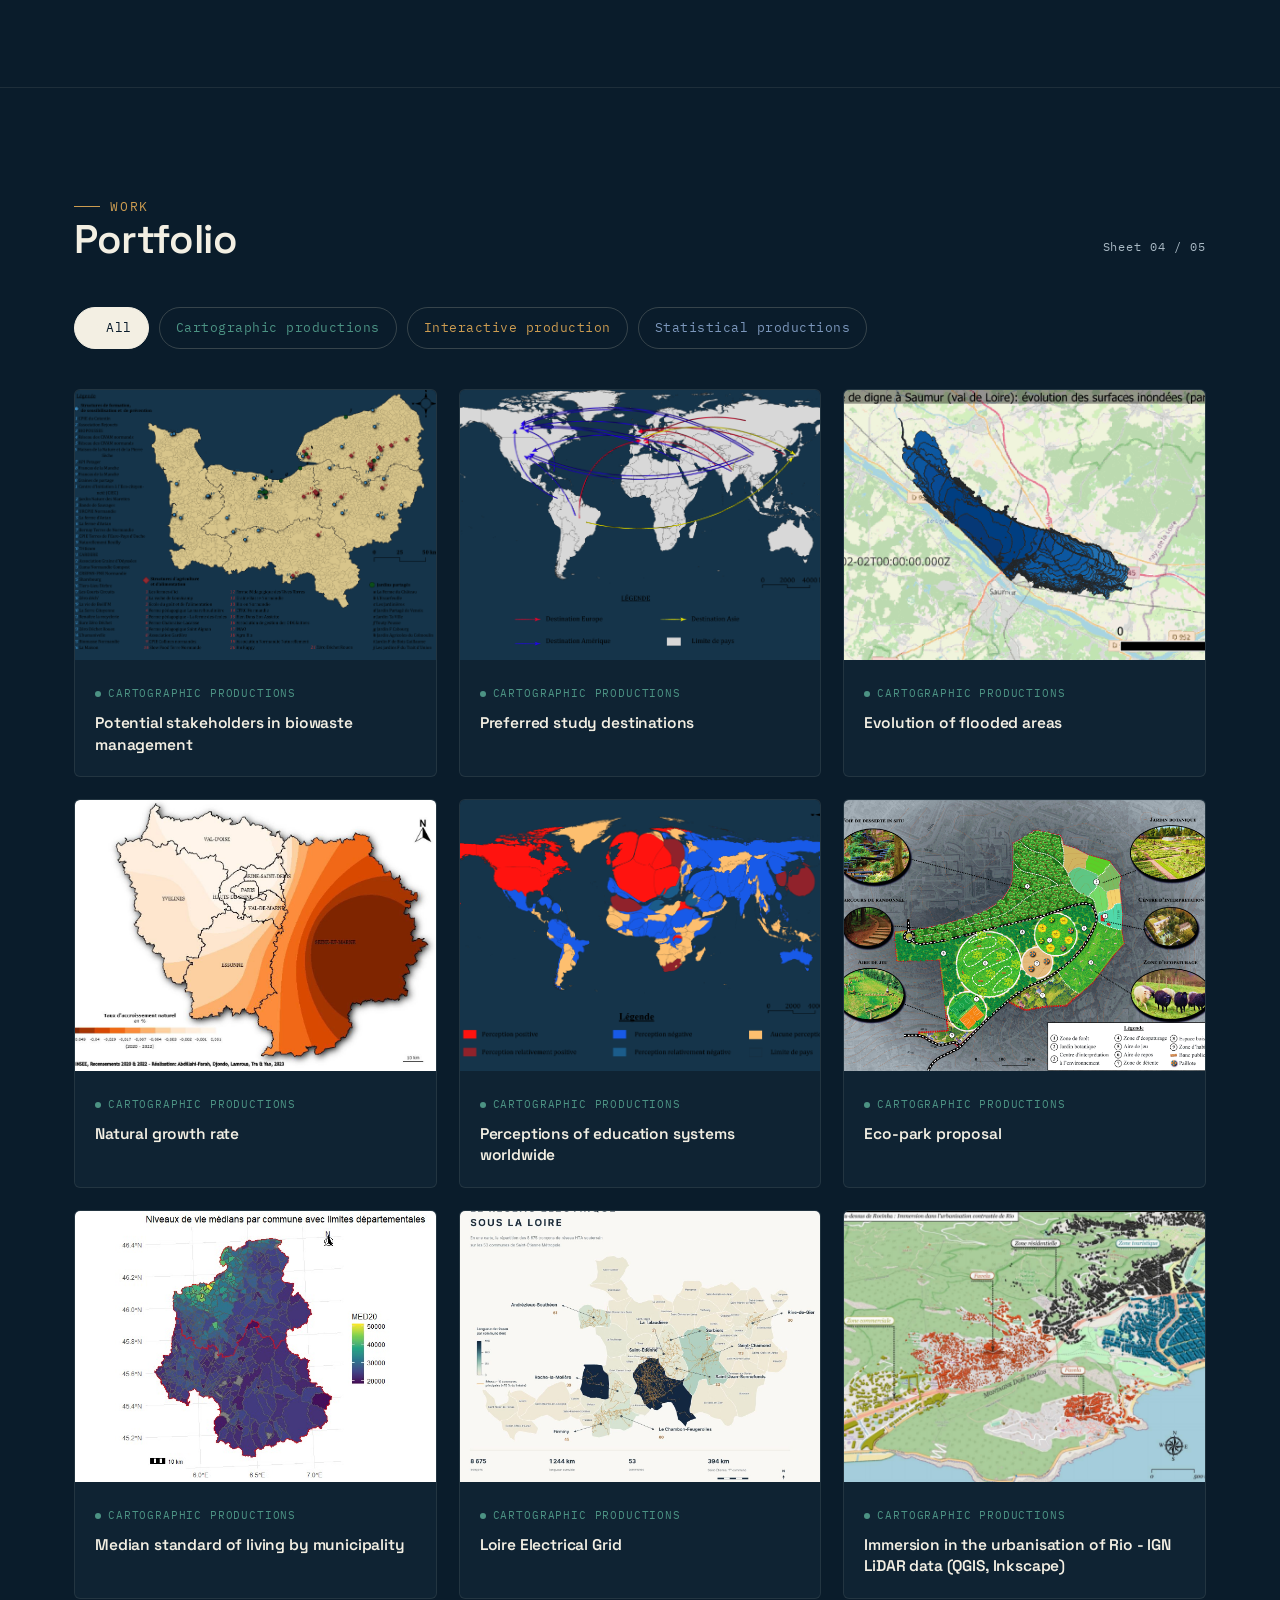
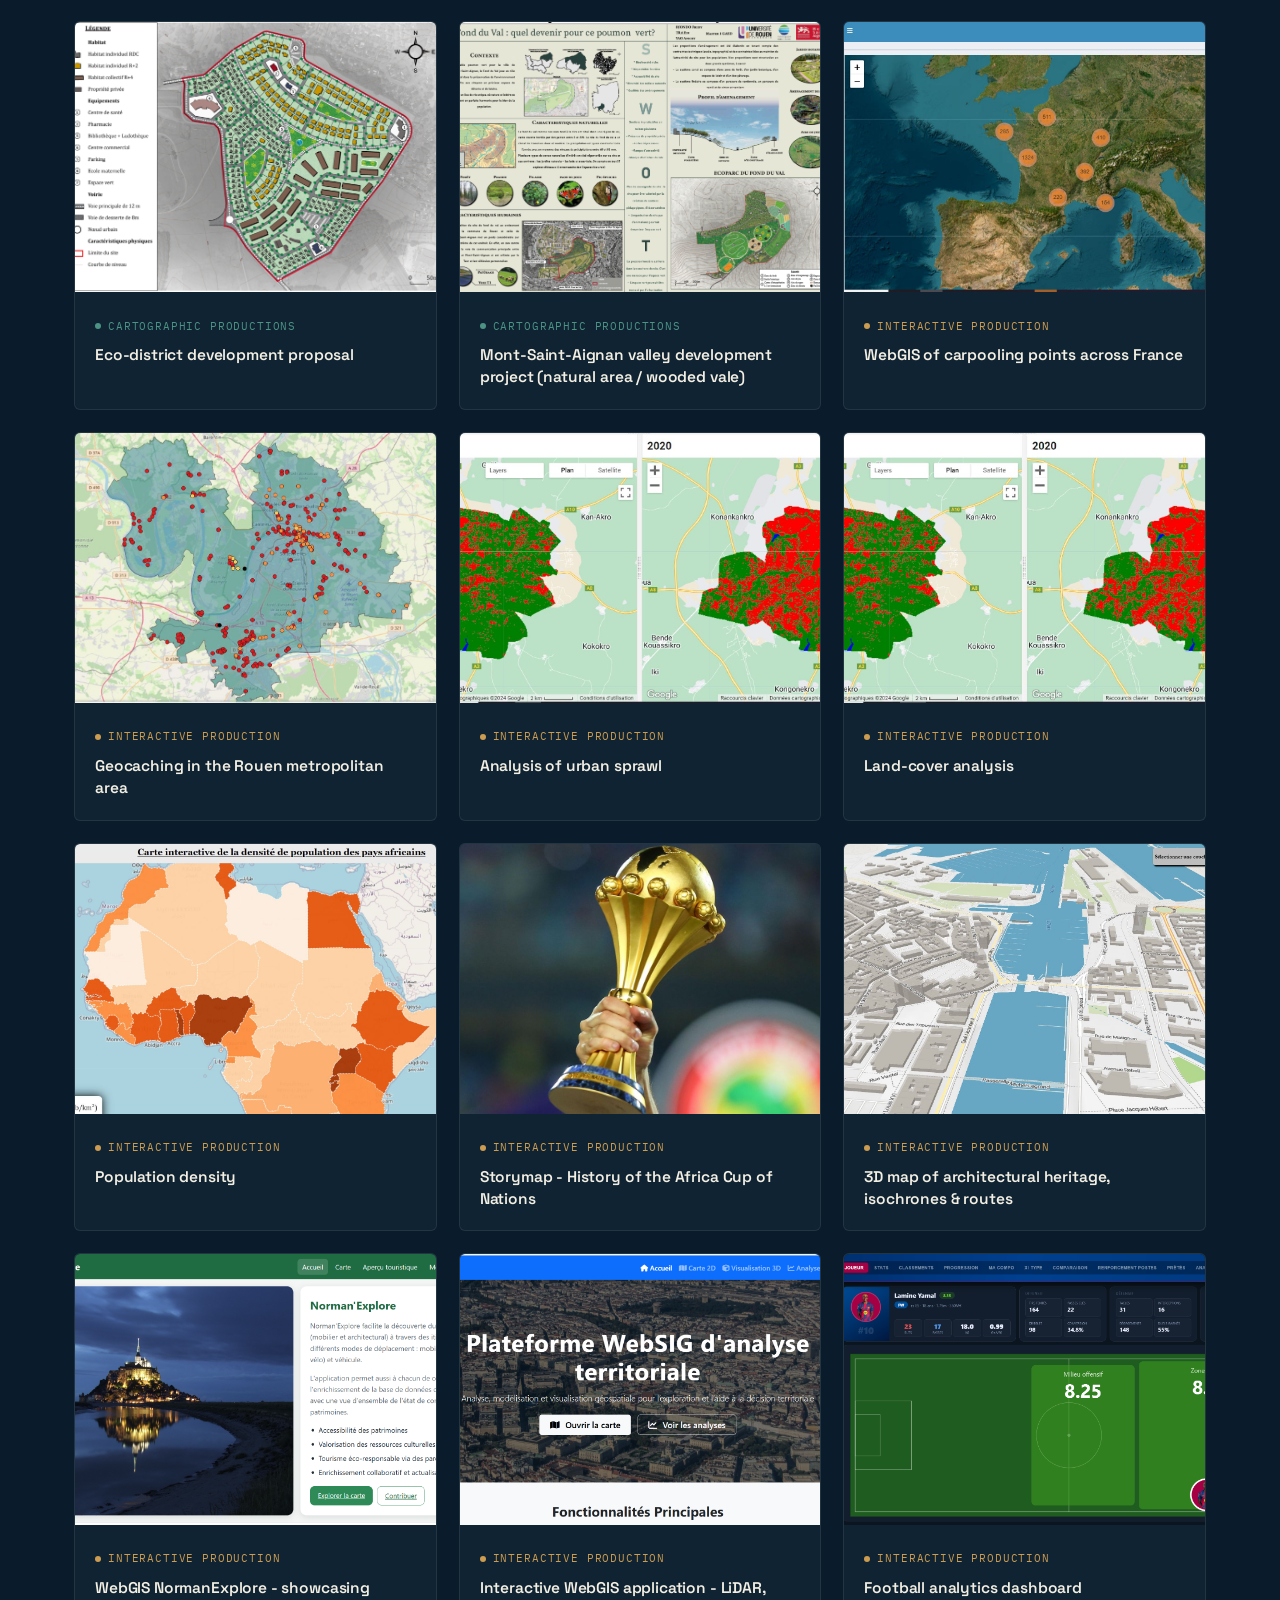
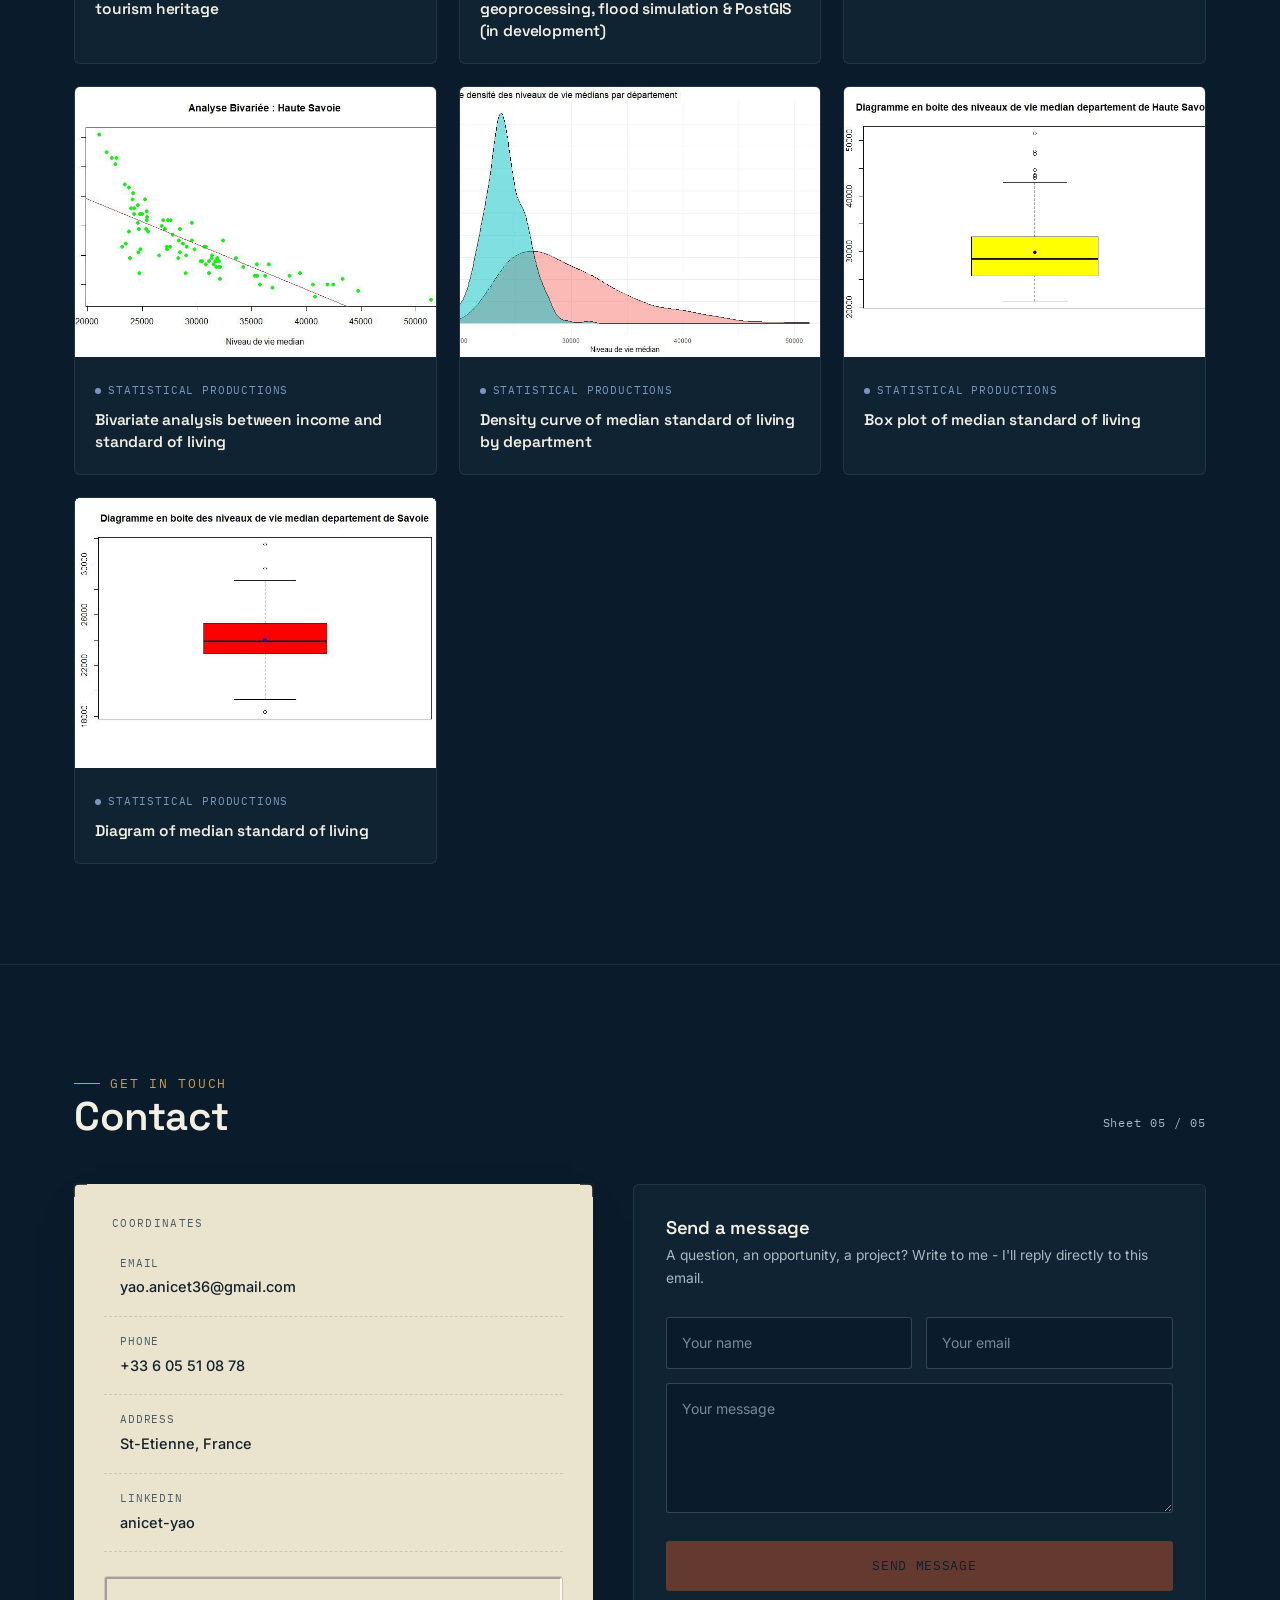
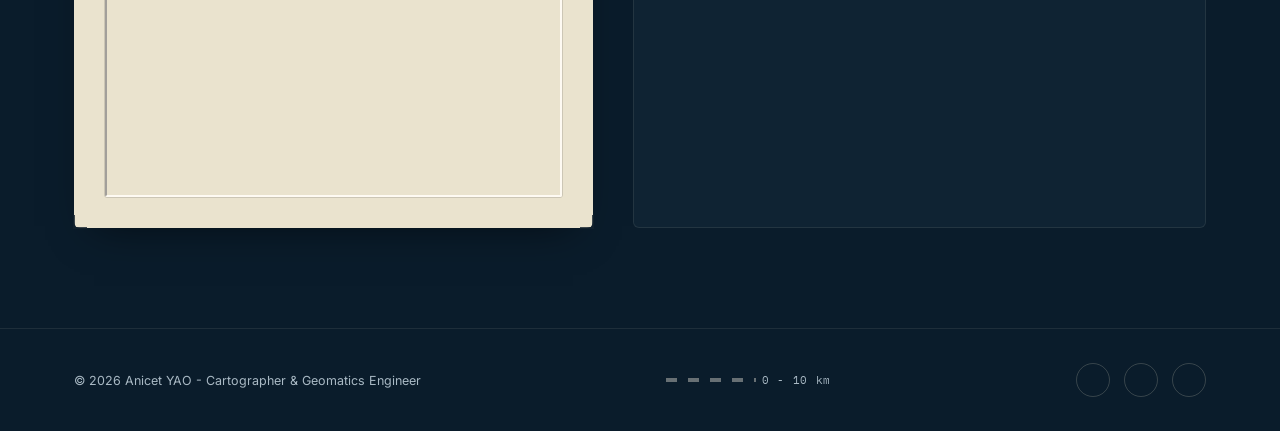
==== commit 562d372c: "Update portfolio" ====
--- a/en/index.html
+++ b/en/index.html
@@ -7,7 +7,10 @@
       name="description"
       content="Anicet YAO - Cartographer and geomatics engineer. GIS, cartography, remote sensing, webmapping development and geospatial data analysis."
     />
-    <title>Anicet YAO - Portfolio (Cartographer - Geomatics Engineer)</title>
+    <title>
+      Anicet YAO - Portfolio (GIS Specialist & Developer | Geospatial Data,
+      Automation & GIS Project Management | Python · SQL · FME)
+    </title>
 
     <link rel="canonical" href="https://anicetyao225.github.io/porfolio/en/" />
     <link
@@ -28,10 +31,7 @@
 
     <!-- Open Graph / social -->
     <meta property="og:type" content="website" />
-    <meta
-      property="og:title"
-      content="Anicet YAO - Cartographer & Geomatics Engineer"
-    />
+    <meta property="og:title" content="Anicet YAO - Geomatics Engineer" />
     <meta
       property="og:description"
       content="GIS, cartography, remote sensing, WebGIS development and data science. Portfolio of geospatial projects."
@@ -47,10 +47,7 @@
     <meta property="og:locale" content="en_US" />
 
     <meta name="twitter:card" content="summary_large_image" />
-    <meta
-      name="twitter:title"
-      content="Anicet YAO - Cartographer & Geomatics Engineer"
-    />
+    <meta name="twitter:title" content="Anicet YAO - Geomatics Engineer" />
     <meta
       name="twitter:description"
       content="GIS, cartography, remote sensing, WebGIS development and data science."
@@ -86,9 +83,7 @@
       <div class="container">
         <div class="brand">
           <span class="brand-name">ANICET YAO</span>
-          <span class="brand-role"
-            >Cartographer-Geomatics Engineer-Full-GIS Developer</span
-          >
+          <span class="brand-role">Geomatics Engineer-Full-GIS Developer</span>
         </div>
 
         <nav>
@@ -145,7 +140,7 @@
 
             <h1 class="hero-title">Anicet <span class="accent">YAO</span></h1>
             <p class="hero-role">
-              Cartographer · Geomatics Engineer · Full-stack GIS Developer
+              Geomatics Engineer · Full-stack GIS Developer
             </p>
 
             <p class="hero-text">
@@ -192,7 +187,7 @@
               <p class="stat-label">Projects delivered</p>
             </div>
             <div class="stat">
-              <p class="stat-num">6</p>
+              <p class="stat-num">7</p>
               <p class="stat-label">Organisations &amp; missions</p>
             </div>
             <div class="stat">
@@ -447,6 +442,7 @@
                 <li class="tag">PostgreSQL / SQL</li>
                 <li class="tag">MySQL</li>
                 <li class="tag">Docker</li>
+                <li class="tag">Kubernetes, AWS, GCP...</li>
                 <li class="tag">Git &amp; GitHub</li>
                 <li class="tag">Microsoft Office</li>
                 <li class="tag">Adobe Illustrator</li>
@@ -540,152 +536,266 @@
                 <ion-icon name="briefcase-outline"></ion-icon>
                 <h3>Experience</h3>
               </div>
-              <ol class="track">
-                <li class="track-item">
-                  <span class="track-year">2025 - 2026 · 7 months, remote</span>
-                  <h4 class="track-title">
-                    GIS / WebGIS Geomatician - SPAX, Full remote
-                  </h4>
-                  <ul class="track-list">
-                    <li>
-                      Designed and deployed a business WebGIS tool for
-                      visualising, monitoring and exploiting geographic data.
+              <div class="track-slider" data-track-slider>
+                <div class="track-slider-viewport" data-track-viewport>
+                  <ol class="track" data-track>
+                    <li class="track-item">
+                      <span class="track-year">Since Septembre 2026</span>
+                      <h4 class="track-title">
+                        Geomatician - GIS Project Officer - SIEL-TE,
+                        Saint-Priest-en-Jarez
+                      </h4>
+                      <ul class="track-list">
+                        <li>
+                          Steering, alongside a fellow GIS officer, the utility
+                          network GIS serving member municipalities across the
+                          Loire department.
+                        </li>
+                        <li>
+                          Administering and maintaining the dry-network
+                          (electricity/telecom) cartography, ensuring data
+                          quality across services.
+                        </li>
+                        <li>
+                          Leading the follow-up and evolution of in-house GIS
+                          business applications, from requirements gathering to
+                          rollout.
+                        </li>
+                        <li>
+                          Producing and structuring geographic data for the
+                          SIEL-TE and EPAT (Territorial Development Prospective
+                          Studies) projects.
+                        </li>
+                        <li>
+                          Preparing, checking and distributing cadastral data to
+                          services and partners.
+                        </li>
+                        <li>
+                          Contributing to network georeferencing projects and
+                          PCRS (Simplified Street Layout Plan) deployment.
+                        </li>
+                        <li>
+                          Developing SQL/PostgreSQL and FME processing to
+                          automate data production and quality control.
+                        </li>
+                        <li>
+                          Training and supporting GIS/CAD users (ArcGIS, QGIS,
+                          AutoCAD) and advising services on their GIS data
+                          projects.
+                        </li>
+                      </ul>
                     </li>
-                    <li>
-                      Structured and administered PostgreSQL/PostGIS geographic
-                      databases to improve data quality and usability.
+
+                    <li class="track-item">
+                      <span class="track-year"
+                        >Dec. 2025 - Aug. 2026 · 9 months, remote</span
+                      >
+                      <h4 class="track-title">
+                        Geomatician / GIS Developer - SPAX, Full remote
+                      </h4>
+                      <ul class="track-list">
+                        <li>
+                          Designed and deployed a business WebGIS tool for
+                          visualising, monitoring and exploiting geographic
+                          data.
+                        </li>
+                        <li>
+                          Structured and administered PostgreSQL/PostGIS
+                          geographic databases to improve data quality and
+                          usability.
+                        </li>
+                        <li>
+                          Developed Python scripts to automate GIS processing
+                          and optimise production workflows.
+                        </li>
+                        <li>
+                          Analysed multi-source spatial data to produce
+                          territorial indicators and decision-support materials.
+                        </li>
+                        <li>
+                          Modelled geographic data and designed processing
+                          pipelines tailored to business needs.
+                        </li>
+                        <li>
+                          Delivered thematic maps and technical outputs to
+                          support planning and operational management.
+                        </li>
+                        <li>
+                          Steered the project end-to-end, from data structuring
+                          through to deployment and adoption by business users.
+                        </li>
+                      </ul>
                     </li>
-                    <li>
-                      Developed Python scripts to automate GIS processing and
-                      optimise production workflows.
+
+                    <li class="track-item">
+                      <span class="track-year"
+                        >Feb. 2025 - Dec. 2025 · 11 months,
+                        Bordeaux/Pessac</span
+                      >
+                      <h4 class="track-title">
+                        Geomatics Engineer - Data Scientist - SUEZ, Pessac
+                      </h4>
+                      <ul class="track-list">
+                        <li>
+                          Collected, integrated and exploited multiple
+                          geographic data sources to analyse operational
+                          performance at territorial scale.
+                        </li>
+                        <li>
+                          Modelled spatial factors linked to waste-sorting
+                          errors at IRIS (census block) level.
+                        </li>
+                        <li>
+                          Carried out spatial and statistical analyses to
+                          identify areas with specific behaviour patterns.
+                        </li>
+                        <li>
+                          Processed several thousand geographic entities from
+                          business databases and reference datasets.
+                        </li>
+                        <li>
+                          Automated GIS processing chains with Python to improve
+                          the reproducibility of analyses.
+                        </li>
+                        <li>
+                          Produced decision-support maps for teams and
+                          operational management.
+                        </li>
+                      </ul>
                     </li>
-                    <li>
-                      Analysed multi-source spatial data to produce territorial
-                      indicators and decision-support materials.
+
+                    <li class="track-item">
+                      <span class="track-year"
+                        >Apr. 2024 - Sept. 2024 · 6 months, Le Havre</span
+                      >
+                      <h4 class="track-title">
+                        GIS &amp; Geomatics Project Officer - Le Havre Seine
+                        Métropole
+                      </h4>
+                      <ul class="track-list">
+                        <li>
+                          Structured and updated PLUi (local urban plan)
+                          geographic reference datasets to ensure planning data
+                          consistency.
+                        </li>
+                        <li>
+                          Integrated and checked multi-source GIS data from
+                          various partners.
+                        </li>
+                        <li>
+                          Developed a GIS tool for monitoring hedgerows and
+                          biodiversity to support environmental policy.
+                        </li>
+                        <li>
+                          Carried out spatial analyses and photo-interpretation
+                          work from satellite data.
+                        </li>
+                        <li>
+                          Produced thematic maps for territorial studies and
+                          business teams.
+                        </li>
+                      </ul>
                     </li>
-                    <li>
-                      Modelled geographic data and designed processing pipelines
-                      tailored to business needs.
+
+                    <li class="track-item">
+                      <span class="track-year"
+                        >May 2023 - Feb. 2024 · 10 months, Abidjan</span
+                      >
+                      <h4 class="track-title">
+                        Cartographer - Geomatician, CGEG Firm, Abidjan
+                      </h4>
+                      <ul class="track-list">
+                        <li>
+                          Analysed Sentinel-2 and Landsat imagery for
+                          land-tenure and agricultural projects.
+                        </li>
+                        <li>
+                          Developed a GIS tool to support territorial planning.
+                        </li>
+                        <li>
+                          Produced thematic maps and geographic databases.
+                        </li>
+                        <li>
+                          Carried out automated processing for spatial data
+                          exploitation.
+                        </li>
+                      </ul>
                     </li>
-                    <li>
-                      Delivered thematic maps and technical outputs to support
-                      planning and operational management.
+
+                    <li class="track-item">
+                      <span class="track-year"
+                        >Feb. 2022 - Jul. 2023 · 1 year 6 months, Abidjan</span
+                      >
+                      <h4 class="track-title">
+                        Geomatician - GIS Administrator, IGN FI, Abidjan
+                      </h4>
+                      <ul class="track-list">
+                        <li>
+                          Administered land-tenure and urban geographic
+                          databases used for exploitation and territorial data
+                          analysis.
+                        </li>
+                        <li>
+                          Structured, checked and integrated data to improve
+                          quality and usability.
+                        </li>
+                        <li>
+                          Processed LiDAR and photogrammetric data for urban
+                          modelling.
+                        </li>
+                        <li>
+                          Photogrammetric restitution and 3D/2D modelling for
+                          urban planning.
+                        </li>
+                        <li>Visual inspection and data quality control.</li>
+                        <li>
+                          Carried out spatial analyses to support public
+                          decision-making.
+                        </li>
+                        <li>
+                          Developed processing routines and queries to
+                          facilitate database exploitation.
+                        </li>
+                        <li>
+                          Produced data and cartographic outputs to support the
+                          understanding and analysis of territorial dynamics.
+                        </li>
+                        <li>
+                          Contributed to the structuring and improvement of
+                          spatial data used across projects.
+                        </li>
+                      </ul>
                     </li>
-                  </ul>
-                </li>
-
-                <li class="track-item">
-                  <span class="track-year">2025 · 7 months</span>
-                  <h4 class="track-title">
-                    Geomatician / Data Scientist - SUEZ, Pessac
-                  </h4>
-                  <ul class="track-list">
-                    <li>
-                      Collected, integrated and exploited multiple geographic
-                      data sources to analyse operational performance at
-                      territorial scale.
-                    </li>
-                    <li>
-                      Modelled spatial factors linked to waste-sorting errors at
-                      IRIS (census block) level.
-                    </li>
-                    <li>
-                      Carried out spatial and statistical analyses to identify
-                      areas with specific behaviour patterns.
-                    </li>
-                    <li>
-                      Processed several thousand geographic entities from
-                      business databases and reference datasets.
-                    </li>
-                    <li>
-                      Automated GIS processing chains with Python to improve the
-                      reproducibility of analyses.
-                    </li>
-                    <li>
-                      Produced decision-support maps for teams and operational
-                      management.
-                    </li>
-                  </ul>
-                </li>
-
-                <li class="track-item">
-                  <span class="track-year">2024 · 6 months</span>
-                  <h4 class="track-title">
-                    GIS &amp; Geomatics Project Officer - Le Havre Seine
-                    Métropole
-                  </h4>
-                  <ul class="track-list">
-                    <li>
-                      Structured and updated PLUi (local urban plan) geographic
-                      reference datasets to ensure planning data consistency.
-                    </li>
-                    <li>
-                      Integrated and checked multi-source GIS data from various
-                      partners.
-                    </li>
-                    <li>
-                      Developed a GIS tool for monitoring hedgerows and
-                      biodiversity to support environmental policy.
-                    </li>
-                    <li>
-                      Carried out spatial analyses and photo-interpretation work
-                      from satellite data.
-                    </li>
-                    <li>
-                      Produced thematic maps for territorial studies and
-                      business teams.
-                    </li>
-                  </ul>
-                </li>
-
-                <li class="track-item">
-                  <span class="track-year">2023 · 10 months</span>
-                  <h4 class="track-title">
-                    Cartographer - Geomatician, CGEG Firm, Abidjan
-                  </h4>
-                  <ul class="track-list">
-                    <li>
-                      Analysed Sentinel-2 and Landsat imagery for land-tenure
-                      and agricultural projects.
-                    </li>
-                    <li>
-                      Developed a GIS tool to support territorial planning.
-                    </li>
-                    <li>Produced thematic maps and geographic databases.</li>
-                    <li>
-                      Carried out automated processing for spatial data
-                      exploitation.
-                    </li>
-                  </ul>
-                </li>
-
-                <li class="track-item">
-                  <span class="track-year">2021 - 2023 · 18 months</span>
-                  <h4 class="track-title">
-                    Geomatician &amp; GIS Administrator - IGNFI, Abidjan
-                  </h4>
-                  <ul class="track-list">
-                    <li>
-                      Administered land-tenure and urban geographic databases.
-                    </li>
-                    <li>
-                      Integrated and structured multi-source spatial data.
-                    </li>
-                    <li>
-                      Processed LiDAR and photogrammetric data for urban
-                      modelling.
-                    </li>
-                    <li>
-                      Carried out spatial analyses to support public
-                      decision-making.
-                    </li>
-                    <li>
-                      Contributed to improving data management and update
-                      processes.
-                    </li>
-                  </ul>
-                </li>
-              </ol>
+                  </ol>
+                </div>
+                <div class="track-slider-nav">
+                  <span class="track-slider-count">
+                    Position <strong data-track-current>01</strong> /
+                    <span data-track-total>00</span>
+                  </span>
+                  <div class="track-slider-controls">
+                    <div class="track-dots" data-track-dots></div>
+                    <div class="track-nav-btns">
+                      <button
+                        type="button"
+                        class="track-nav-btn"
+                        data-track-prev
+                        aria-label="Previous experience"
+                      >
+                        <ion-icon name="chevron-up-outline"></ion-icon>
+                      </button>
+                      <button
+                        type="button"
+                        class="track-nav-btn"
+                        data-track-next
+                        aria-label="Next experience"
+                      >
+                        <ion-icon name="chevron-down-outline"></ion-icon>
+                      </button>
+                    </div>
+                  </div>
+                </div>
+              </div>
             </div>
           </div>
         </div>
@@ -1000,7 +1110,7 @@
               <a href="#" class="lightbox-trigger" data-lightbox>
                 <figure class="project-media">
                   <img
-                    src="../assets/images/carte 3D.jpeg"
+                    src="../assets/images/Reseaux-Loire.jfif"
                     alt="3D land-cover map"
                     loading="lazy"
                   />
@@ -1012,7 +1122,7 @@
                   <p class="project-tag" style="--cat: var(--cat-carto)">
                     <span class="dot"></span>Cartographic productions
                   </p>
-                  <h3 class="project-title">3D land-cover map</h3>
+                  <h3 class="project-title">Loire Electrical Grid</h3>
                 </div>
               </a>
             </li>
--- a/assets/css/style.css
+++ b/assets/css/style.css
@@ -707,6 +707,158 @@
 
 
 /*-----------------------------------*\
+  #PARCOURS — EXPERIENCE SLIDER
+\*-----------------------------------*/
+
+.track-slider {
+  display: flex;
+  flex-direction: column;
+  height: 780px; /* fallback, refined by JS to match the Formation column */
+}
+
+.track-slider-viewport {
+  position: relative;
+  overflow: hidden;
+  flex: 1 1 auto;
+}
+
+/* fade cue at the bottom when a slide's content overflows */
+.track-slider-viewport::after {
+  content: "";
+  position: absolute;
+  left: 0;
+  right: 0;
+  bottom: 0;
+  height: 30px;
+  background: linear-gradient(to bottom, transparent, var(--ink-900));
+  pointer-events: none;
+}
+
+.track-slider-viewport .track {
+  display: flex;
+  flex-direction: column;
+  height: 100%;
+  gap: 22px;
+  transition: transform 0.55s cubic-bezier(0.65, 0, 0.35, 1);
+  will-change: transform;
+}
+
+.track-slider-viewport .track-item {
+  flex: 0 0 calc(50% - 11px);
+  width: 100%;
+  box-sizing: border-box;
+  overflow-y: auto;
+  padding-bottom: 0;
+  padding-right: 14px;
+  scrollbar-width: thin;
+  scrollbar-color: var(--line-strong) transparent;
+}
+
+.track-slider-viewport .track-item::-webkit-scrollbar { width: 4px; }
+.track-slider-viewport .track-item::-webkit-scrollbar-track { background: transparent; }
+.track-slider-viewport .track-item::-webkit-scrollbar-thumb {
+  background: var(--line-strong);
+  border-radius: 4px;
+}
+
+.track-slider-nav {
+  display: flex;
+  align-items: center;
+  justify-content: space-between;
+  gap: 16px;
+  margin-top: 24px;
+  padding-top: 18px;
+  border-top: 1px solid var(--line);
+  flex: 0 0 auto;
+}
+
+.track-slider-count {
+  font-family: var(--font-mono);
+  font-size: 11.5px;
+  letter-spacing: 0.08em;
+  text-transform: uppercase;
+  color: var(--fog);
+  white-space: nowrap;
+}
+
+.track-slider-count strong {
+  color: var(--teal);
+  font-weight: 600;
+}
+
+.track-slider-controls {
+  display: flex;
+  align-items: center;
+  gap: 18px;
+}
+
+.track-dots {
+  display: flex;
+  align-items: center;
+  gap: 6px;
+}
+
+.track-dot {
+  width: 6px;
+  height: 6px;
+  border-radius: 50%;
+  background: var(--line-strong);
+  transition: background 0.2s ease, transform 0.2s ease;
+}
+
+.track-dot.active {
+  background: var(--brass);
+  transform: scale(1.4);
+}
+
+.track-nav-btns {
+  display: flex;
+  align-items: center;
+  gap: 8px;
+}
+
+.track-nav-btn {
+  display: inline-flex;
+  align-items: center;
+  justify-content: center;
+  width: 32px;
+  height: 32px;
+  border-radius: 50%;
+  border: 1px solid var(--line-strong);
+  color: var(--white);
+  transition: border-color 0.2s ease, color 0.2s ease, transform 0.2s ease;
+}
+
+.track-nav-btn:hover {
+  border-color: var(--brass);
+  color: var(--brass);
+  transform: translateY(-2px);
+}
+
+.track-nav-btn ion-icon {
+  font-size: 15px;
+  pointer-events: none;
+}
+
+@media (max-width: 860px) {
+  .track-slider { height: auto !important; }
+  .track-slider-viewport { overflow: visible; }
+  .track-slider-viewport::after { display: none; }
+  .track-slider-viewport .track {
+    height: auto;
+    transform: none !important;
+  }
+  .track-slider-viewport .track-item {
+    flex-basis: auto;
+    height: auto;
+    overflow-y: visible;
+    padding-right: 0;
+  }
+  .track-slider-nav { display: none; }
+}
+
+
+/*-----------------------------------*\
   #PORTFOLIO
 \*-----------------------------------*/
 
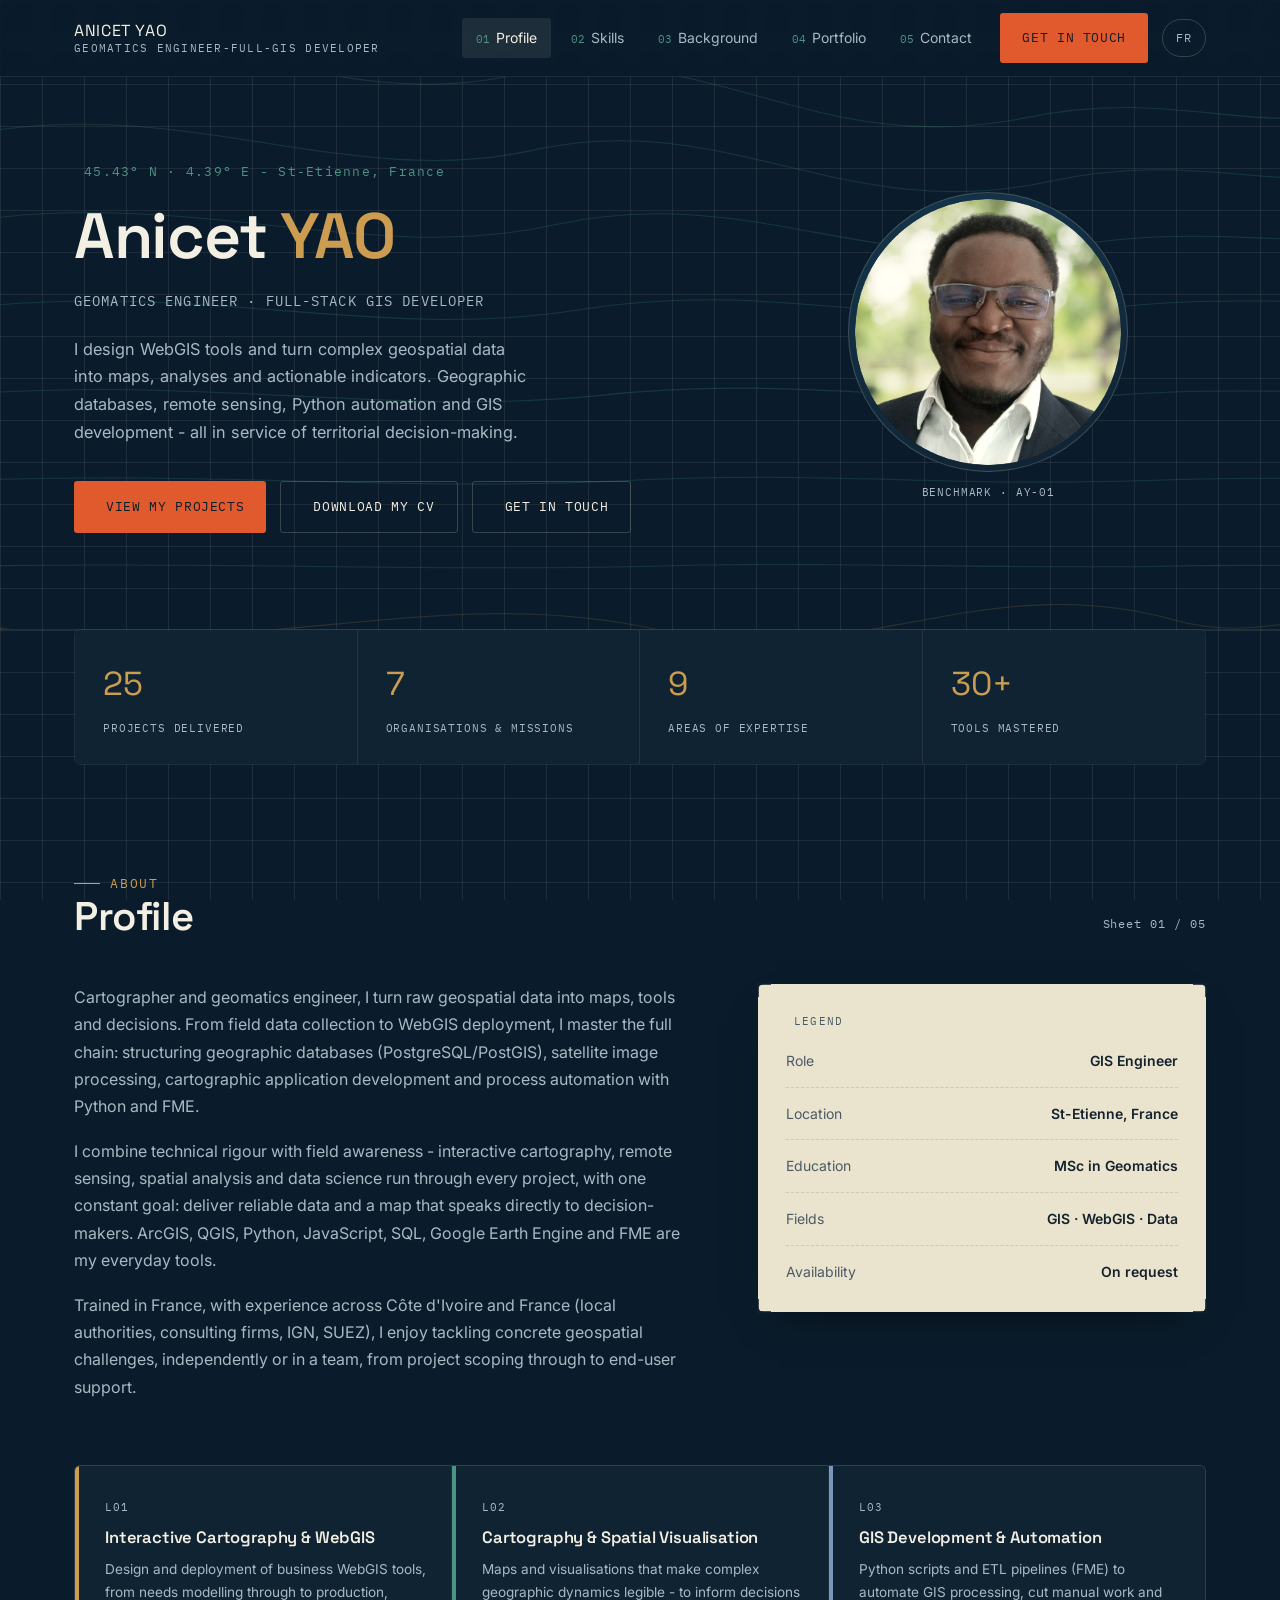
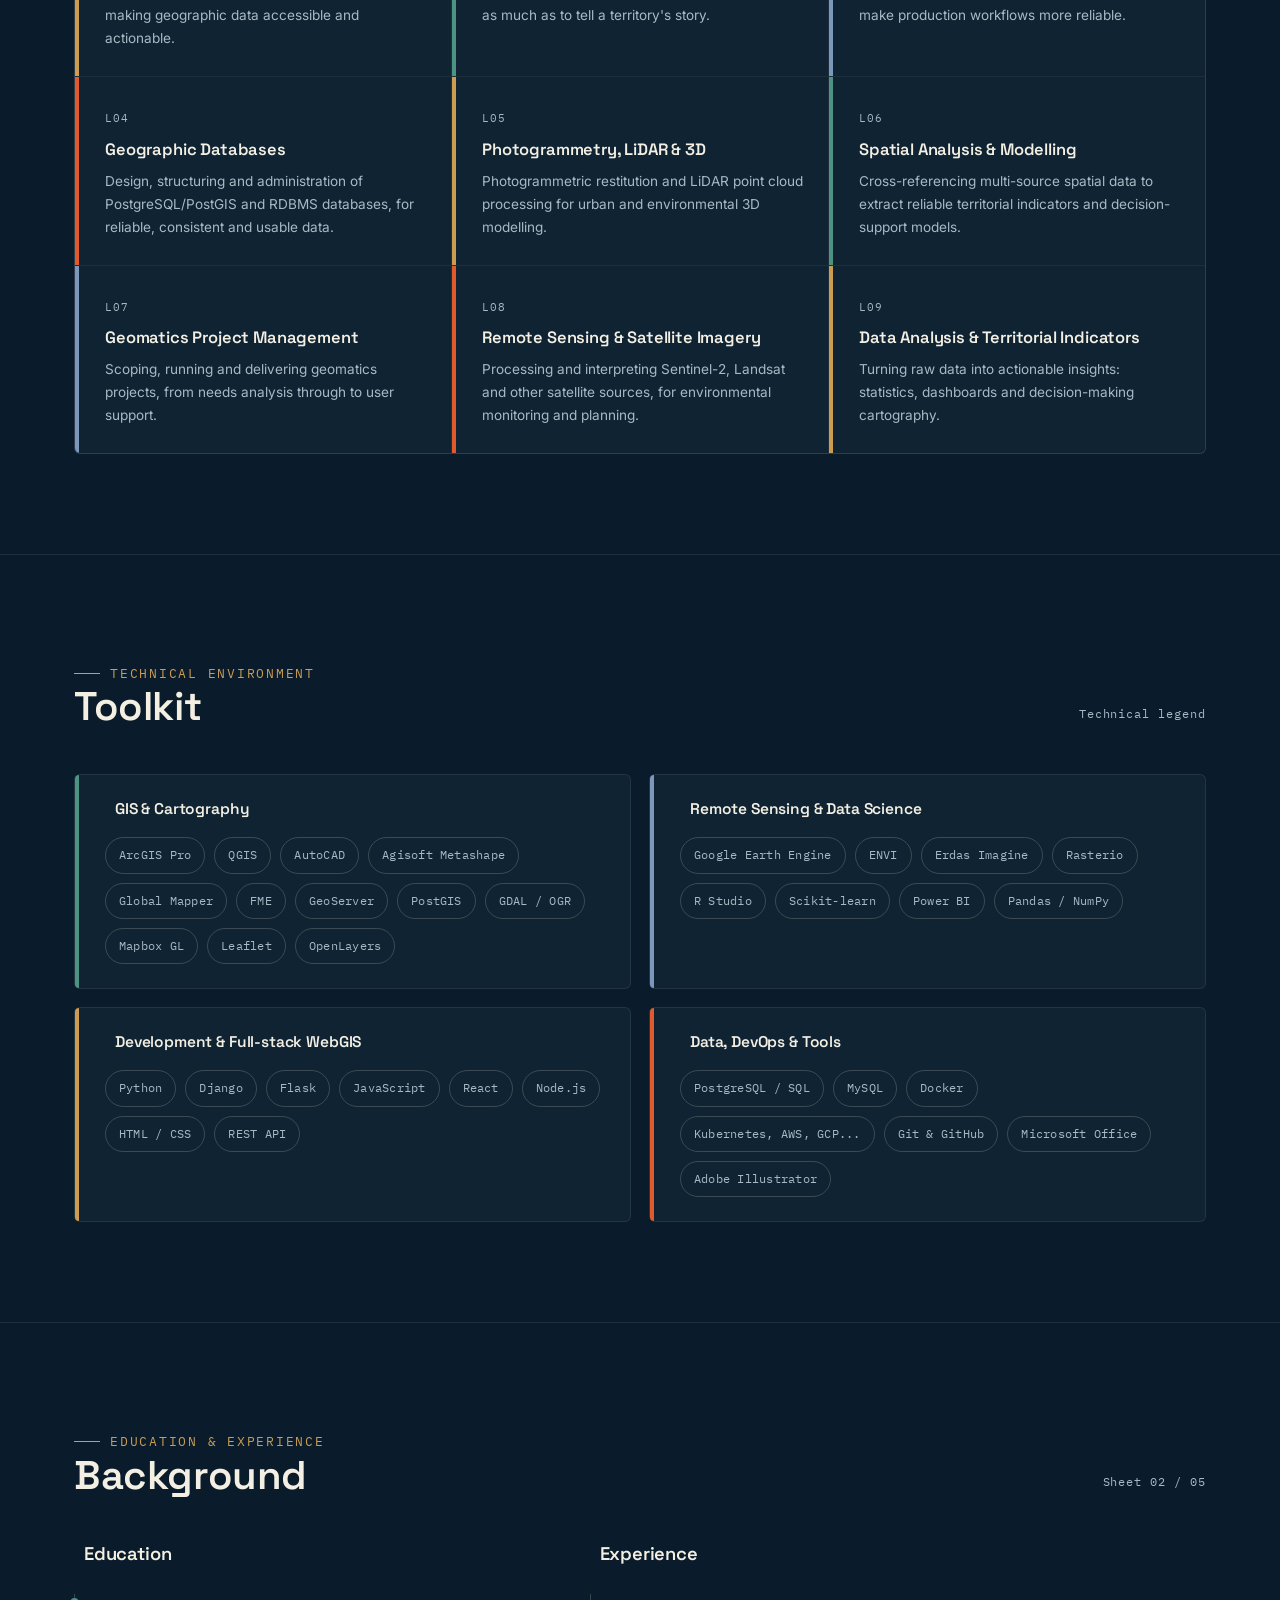
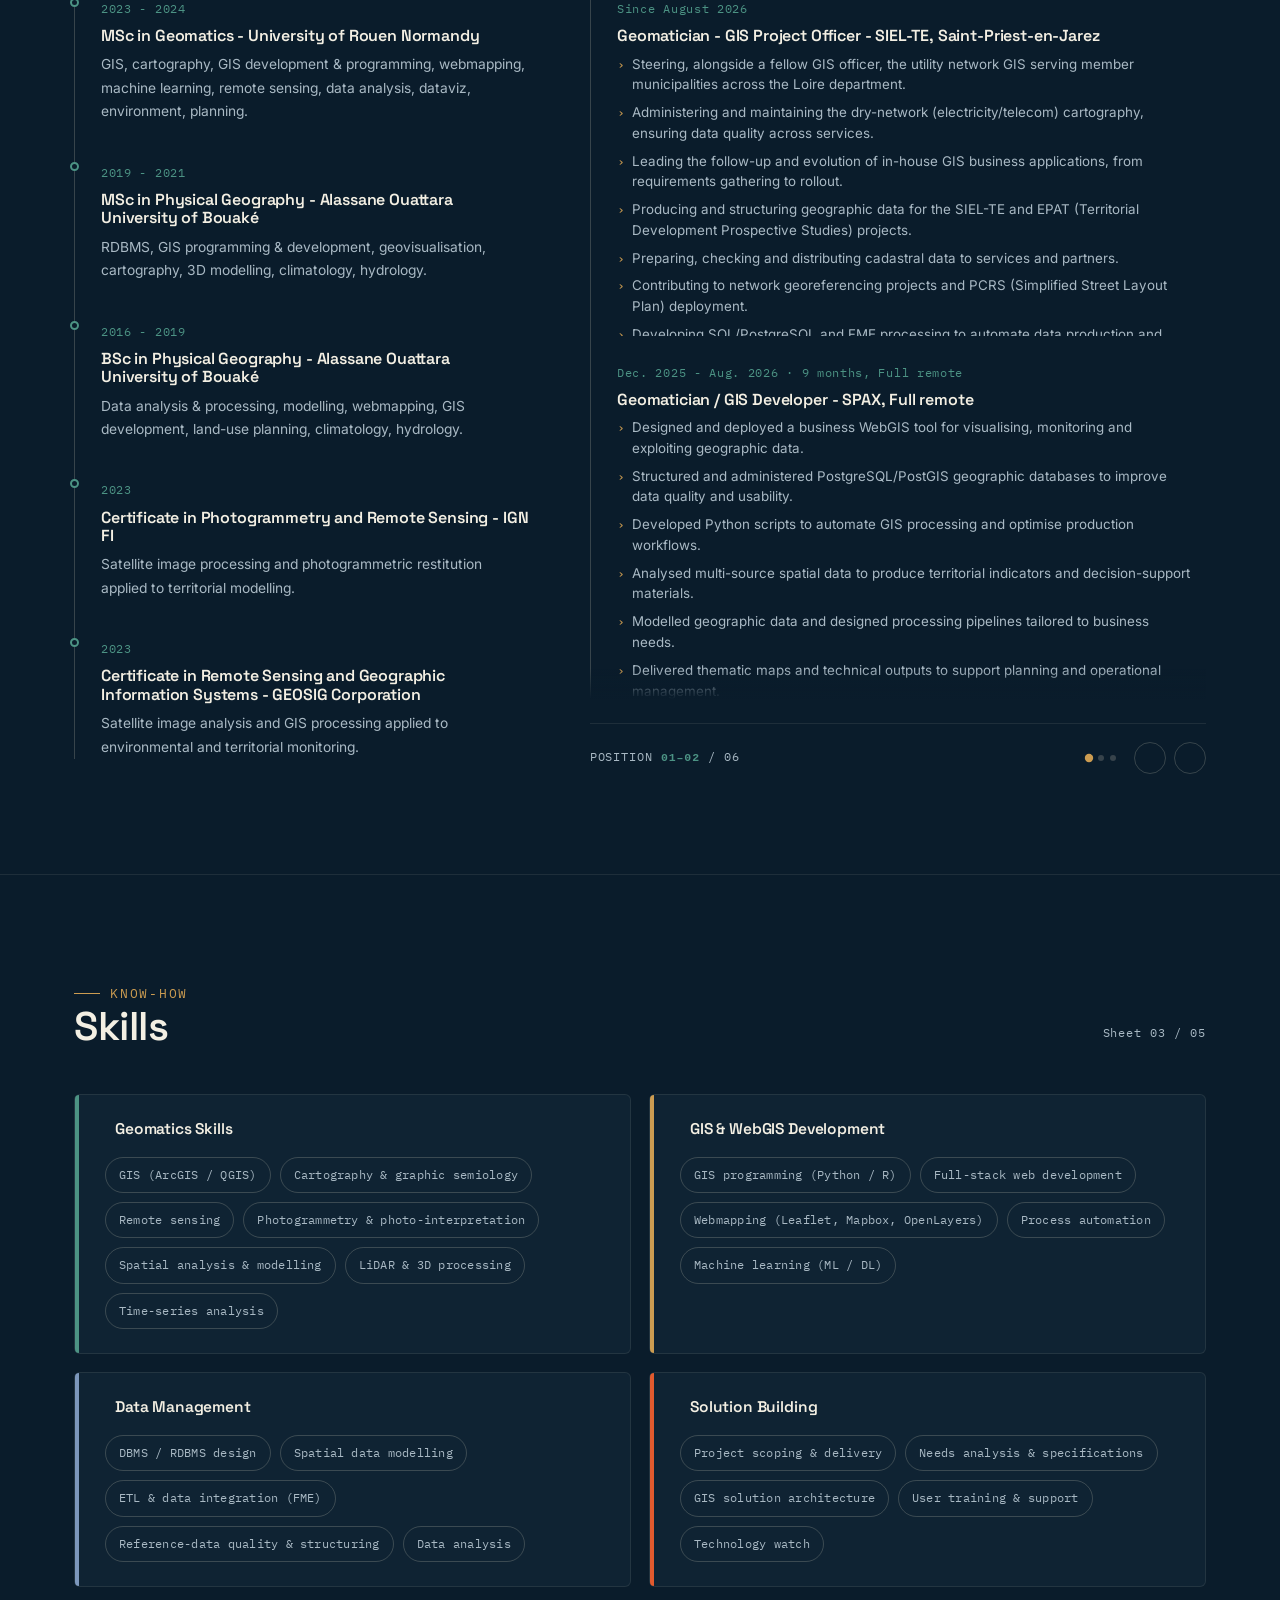
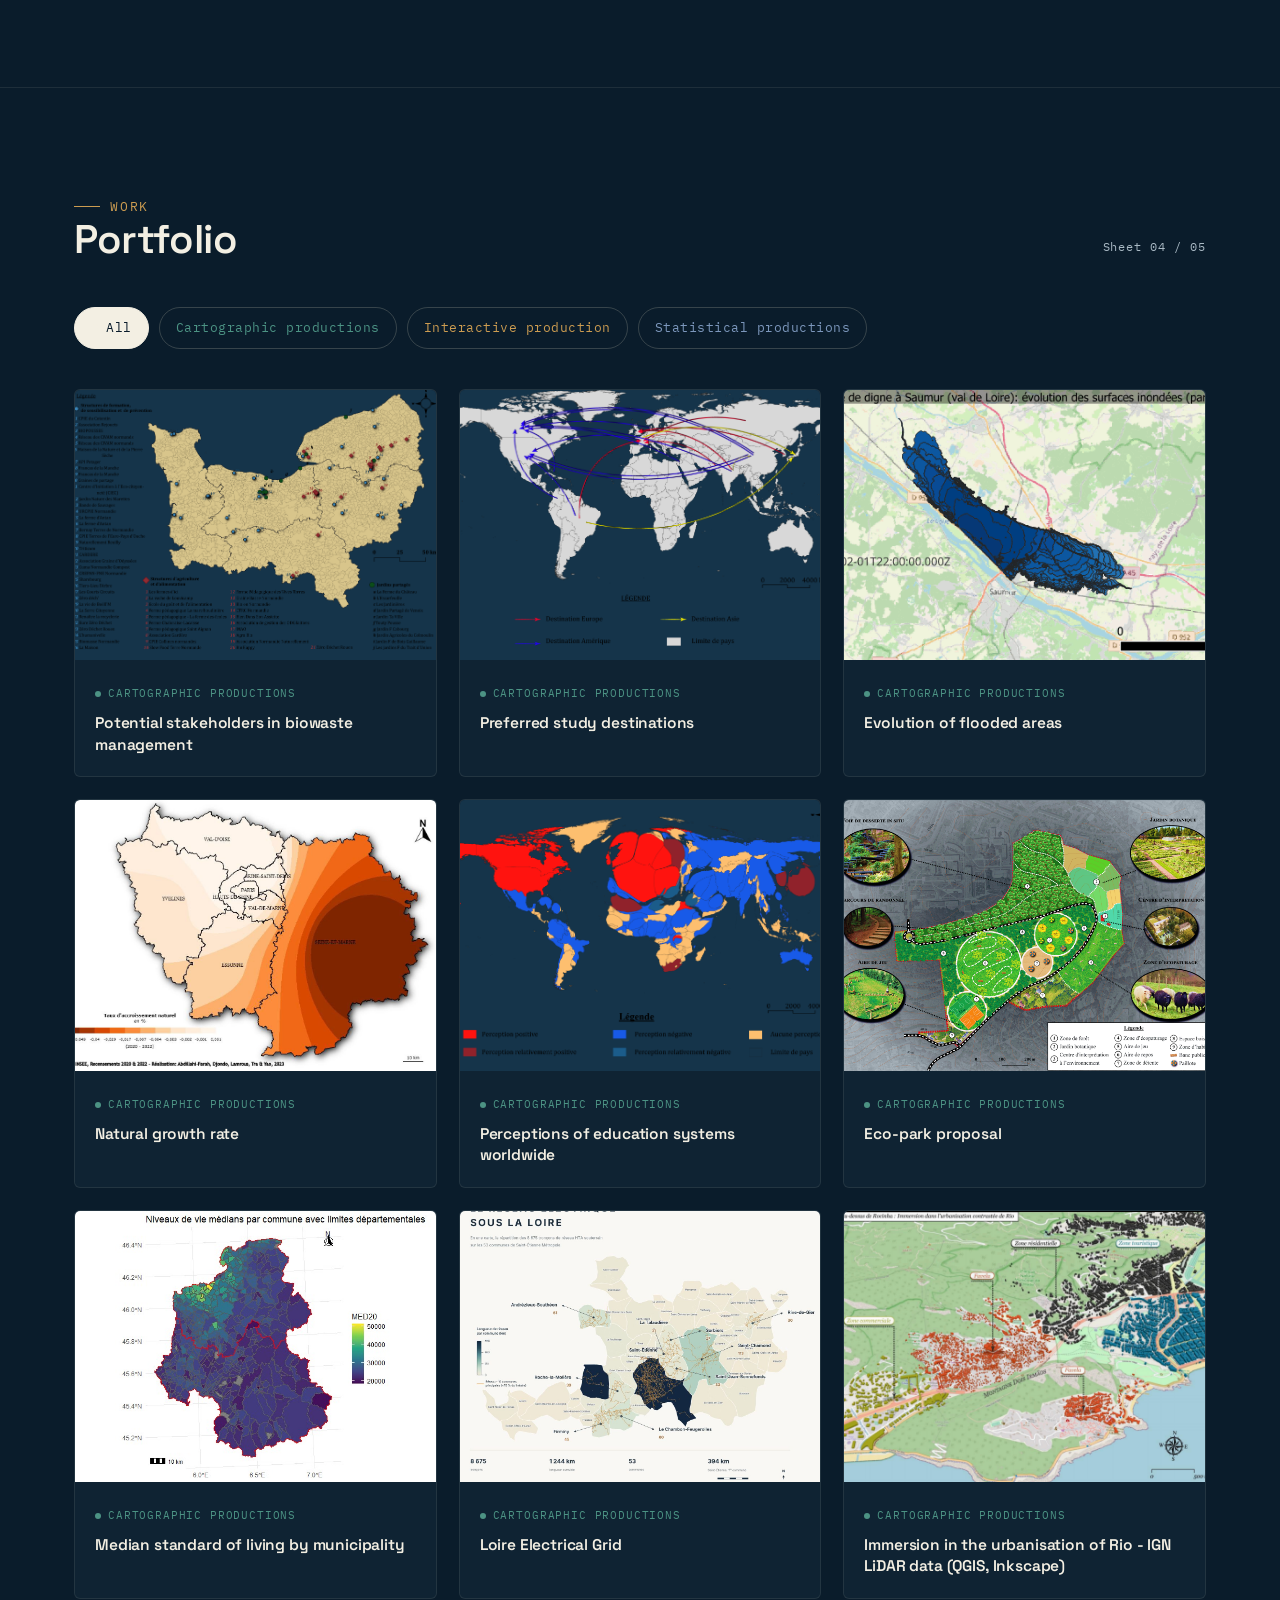
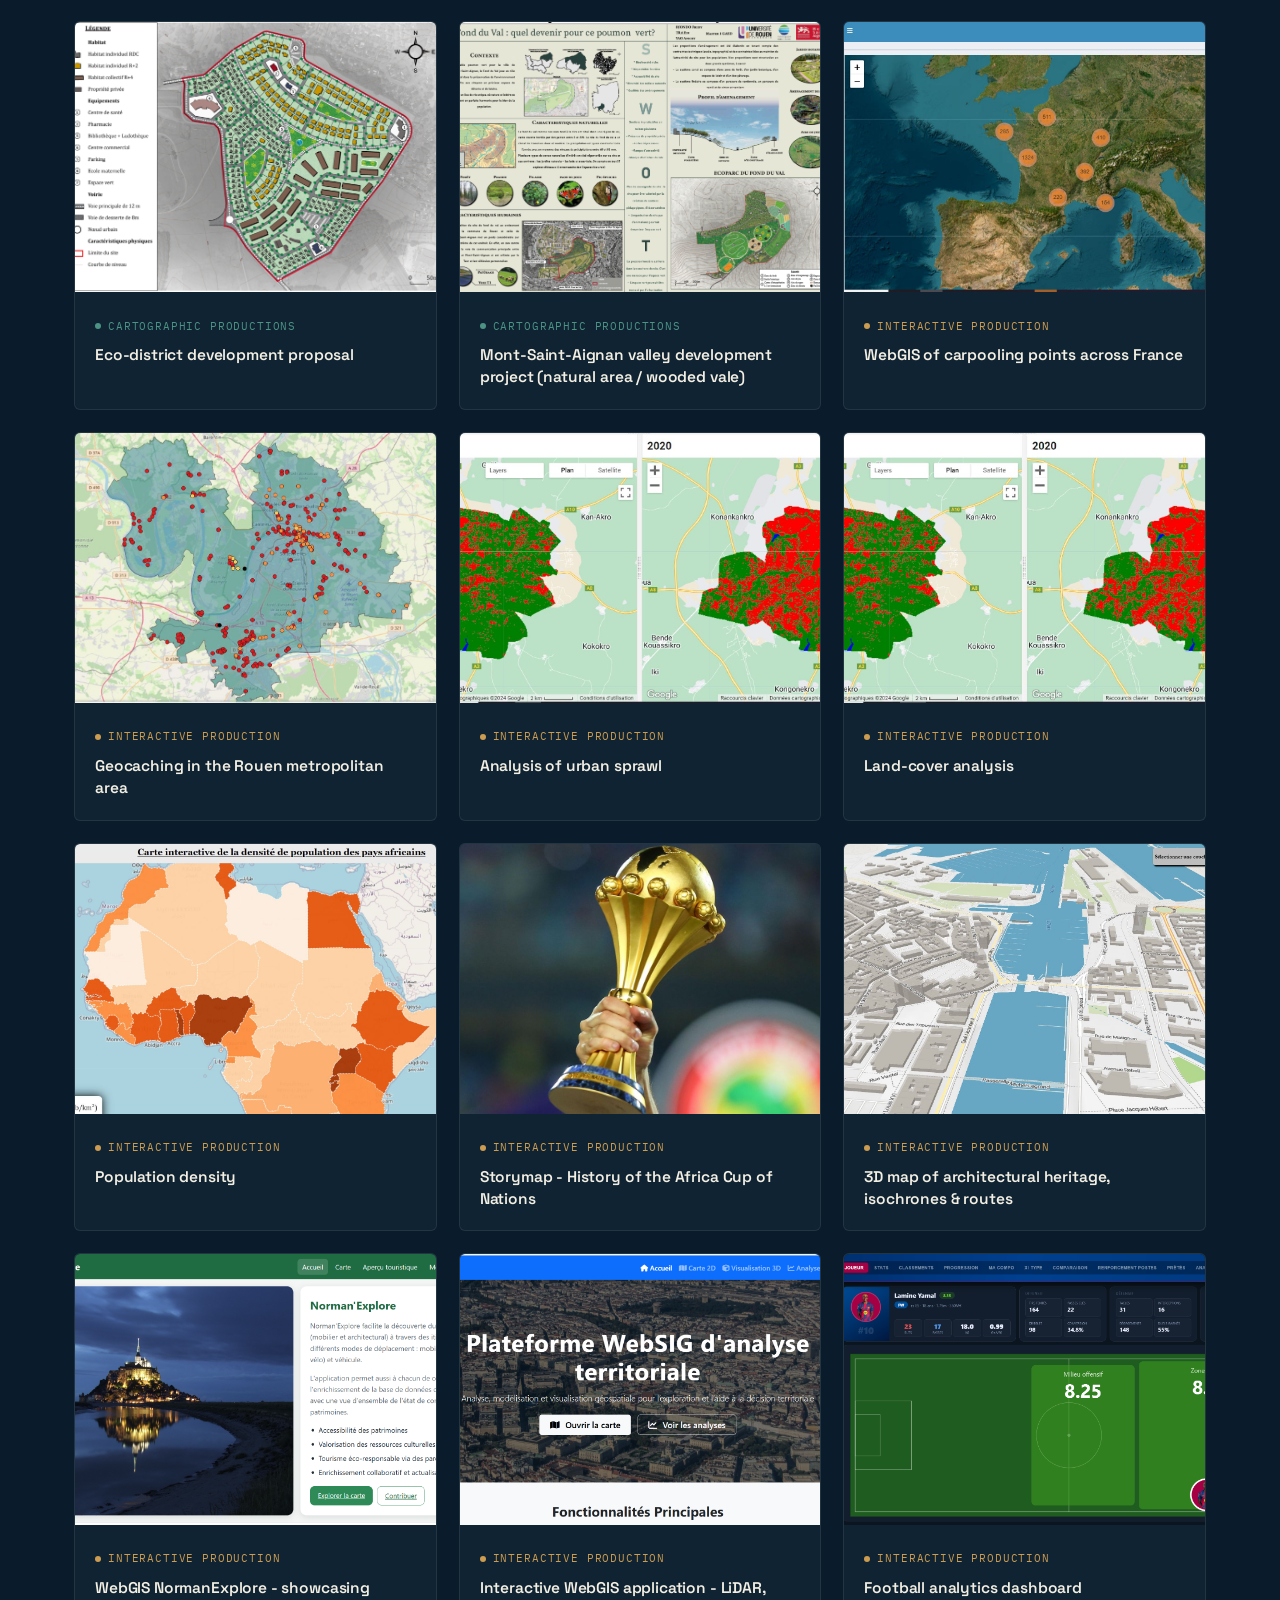
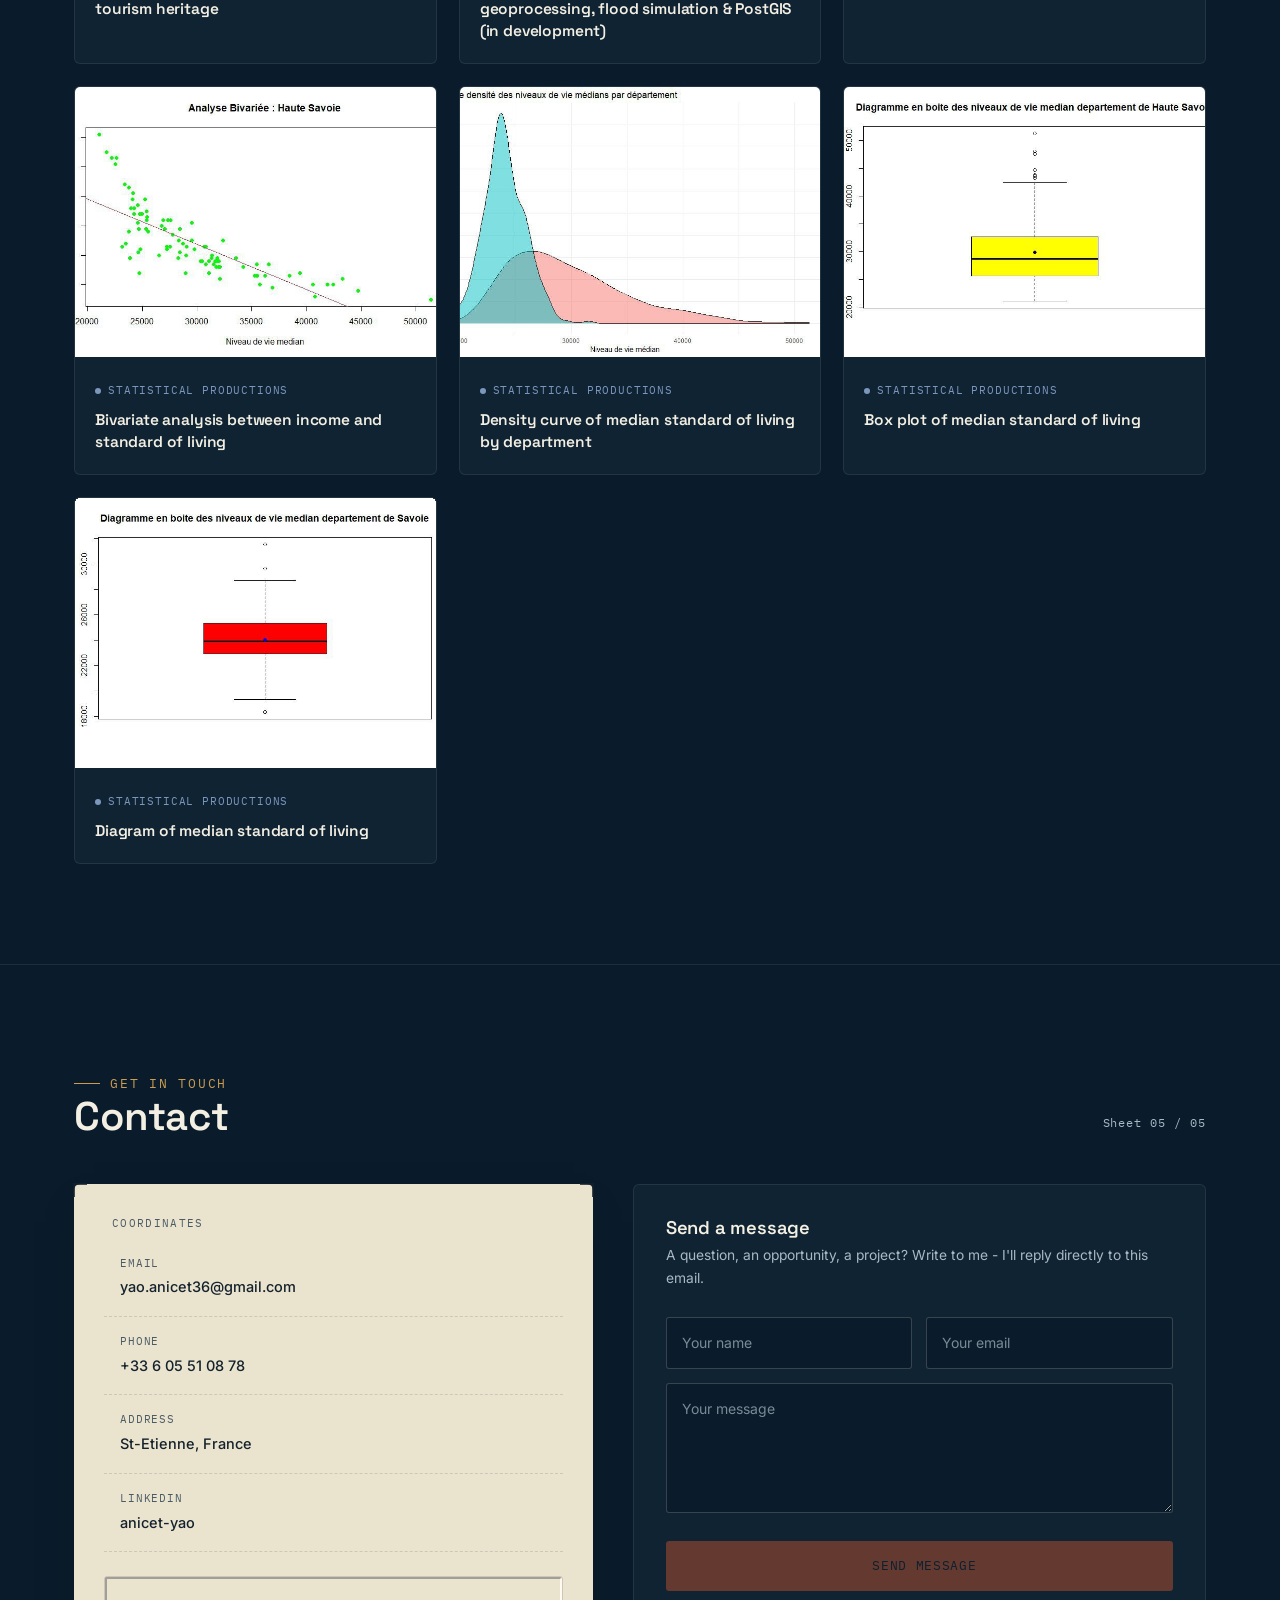
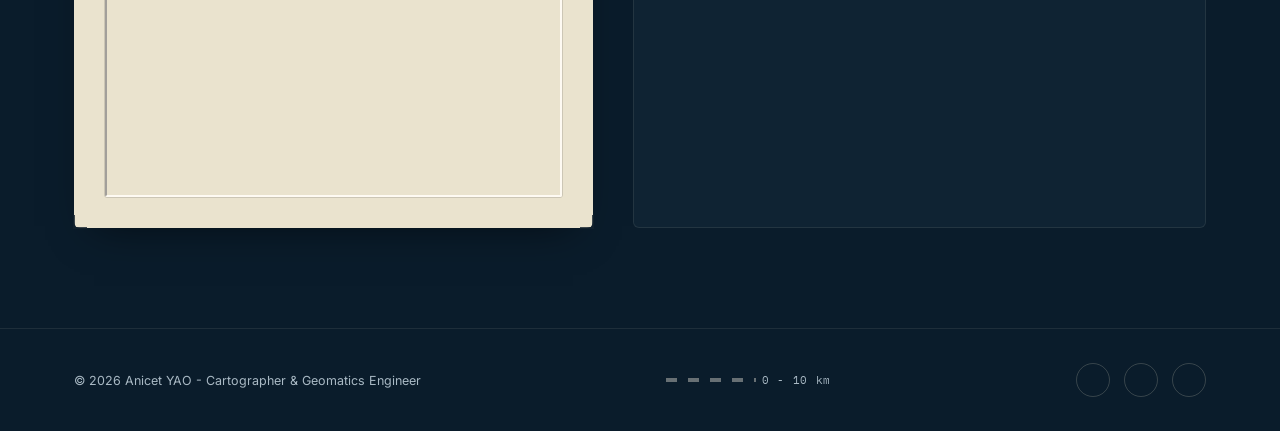
==== commit 7e1c9b8f: "Update portfolio" ====
--- a/en/index.html
+++ b/en/index.html
@@ -471,7 +471,7 @@
               </div>
               <ol class="track">
                 <li class="track-item">
-                  <span class="track-year">2023 - 2025</span>
+                  <span class="track-year">2023 - 2024</span>
                   <h4 class="track-title">
                     MSc in Geomatics - University of Rouen Normandy
                   </h4>
@@ -540,7 +540,7 @@
                 <div class="track-slider-viewport" data-track-viewport>
                   <ol class="track" data-track>
                     <li class="track-item">
-                      <span class="track-year">Since Septembre 2026</span>
+                      <span class="track-year">Since August 2026</span>
                       <h4 class="track-title">
                         Geomatician - GIS Project Officer - SIEL-TE,
                         Saint-Priest-en-Jarez
@@ -588,7 +588,7 @@
 
                     <li class="track-item">
                       <span class="track-year"
-                        >Dec. 2025 - Aug. 2026 · 9 months, remote</span
+                        >Dec. 2025 - Aug. 2026 · 9 months, Full remote</span
                       >
                       <h4 class="track-title">
                         Geomatician / GIS Developer - SPAX, Full remote
@@ -629,7 +629,7 @@
 
                     <li class="track-item">
                       <span class="track-year"
-                        >Feb. 2025 - Dec. 2025 · 11 months,
+                        >Jan. 2025 - Dec. 2025 · 12 months,
                         Bordeaux/Pessac</span
                       >
                       <h4 class="track-title">
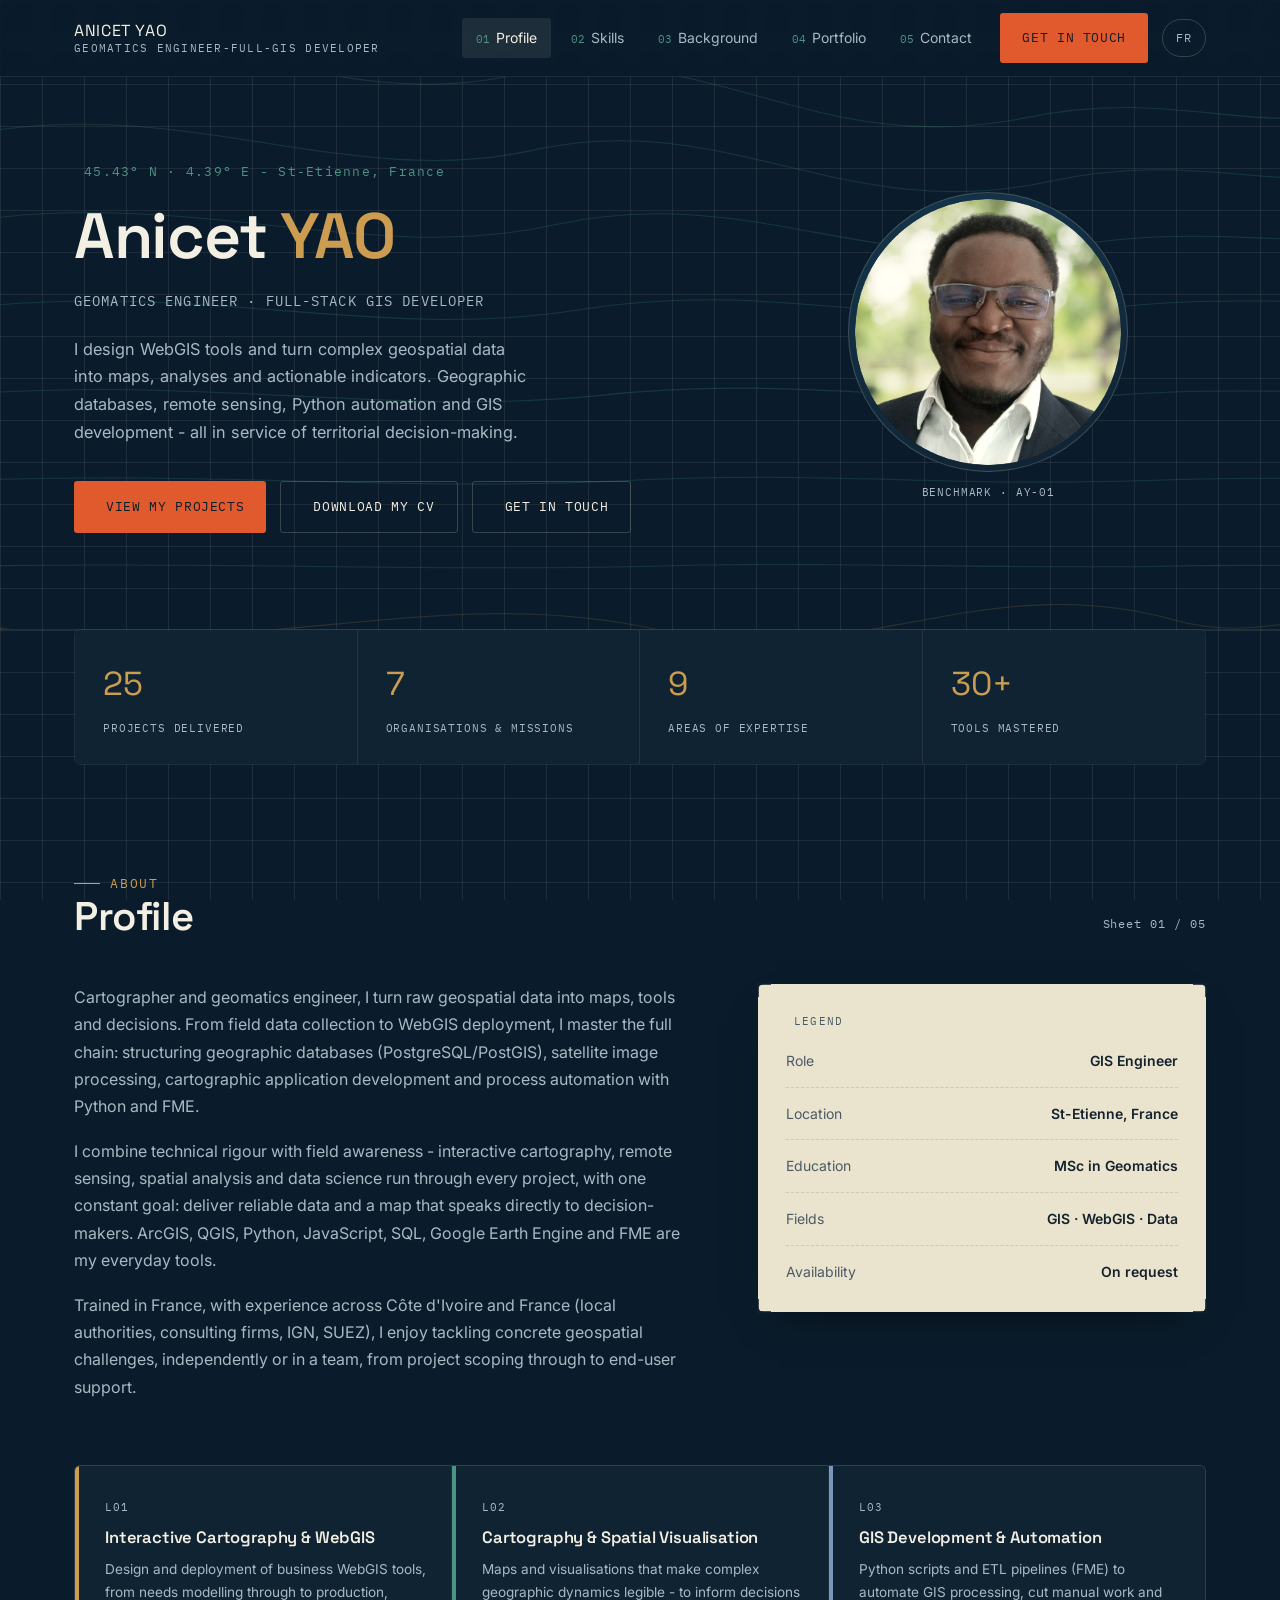
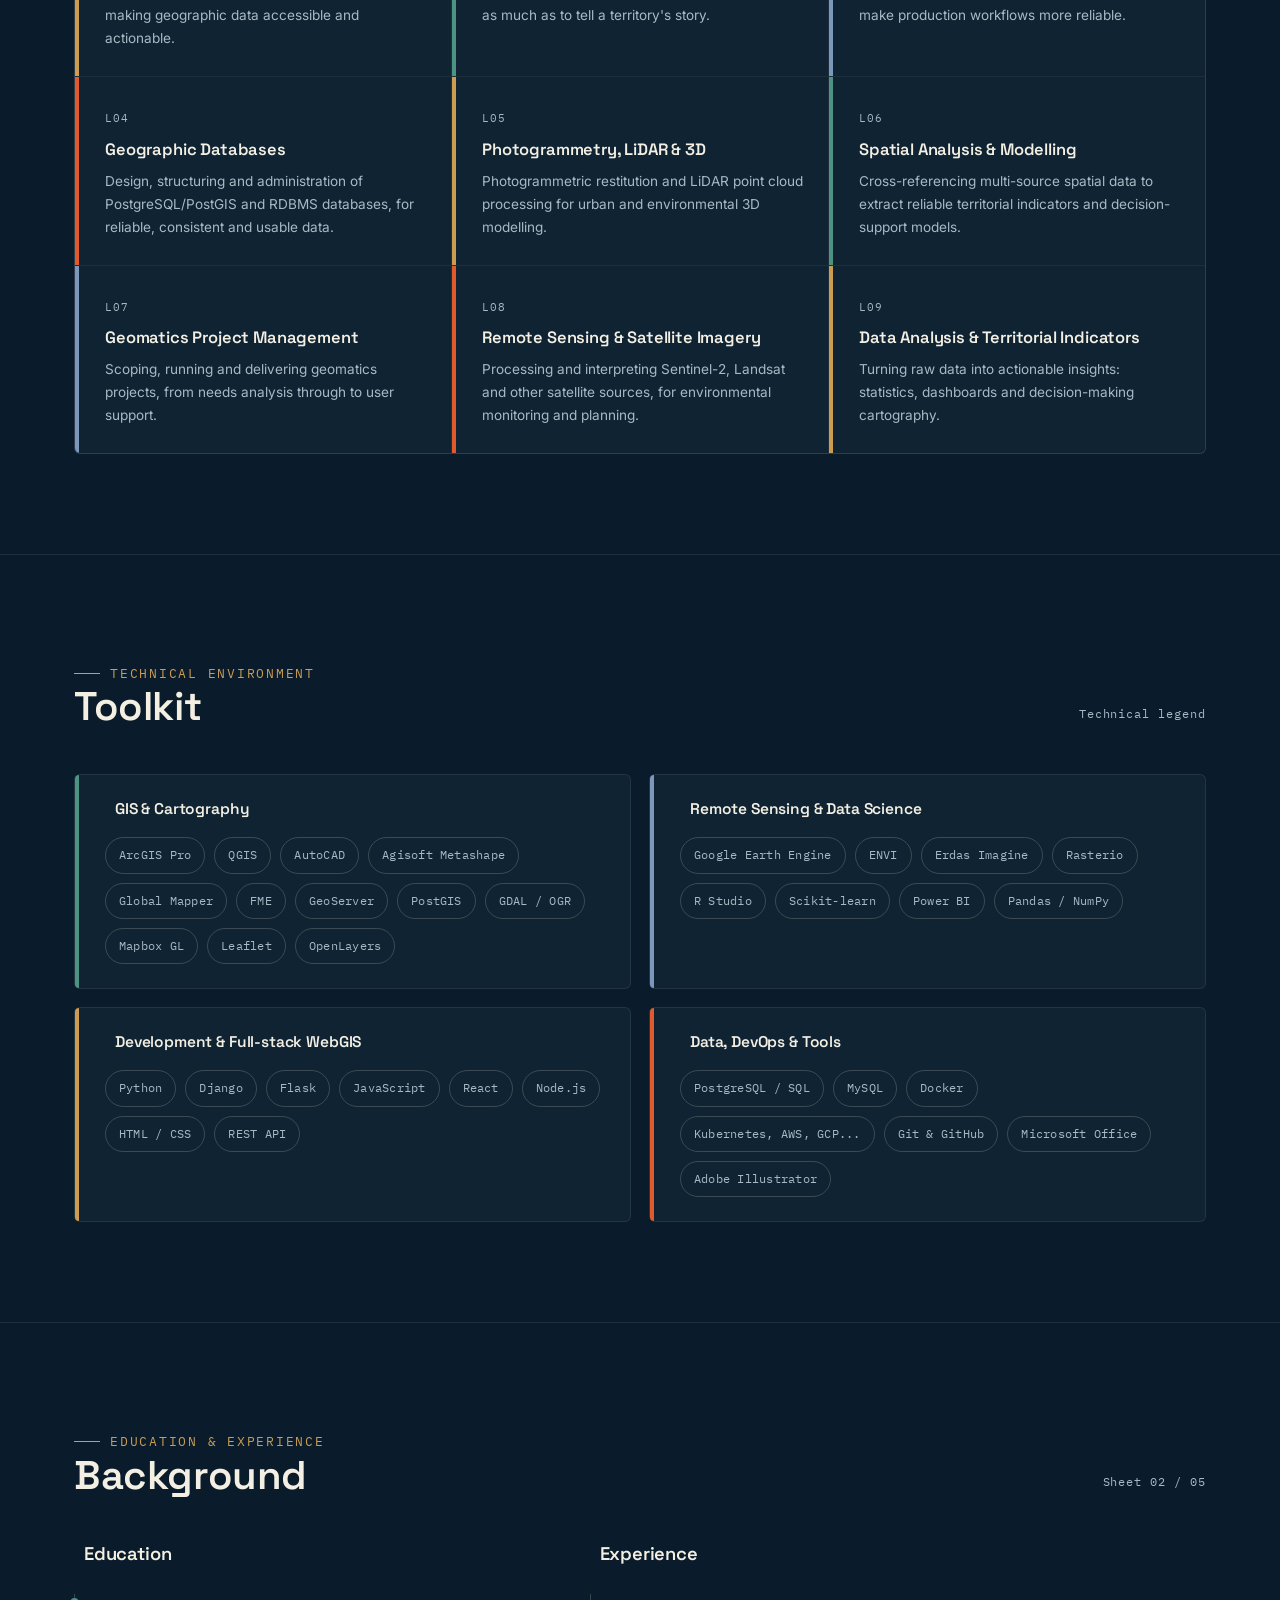
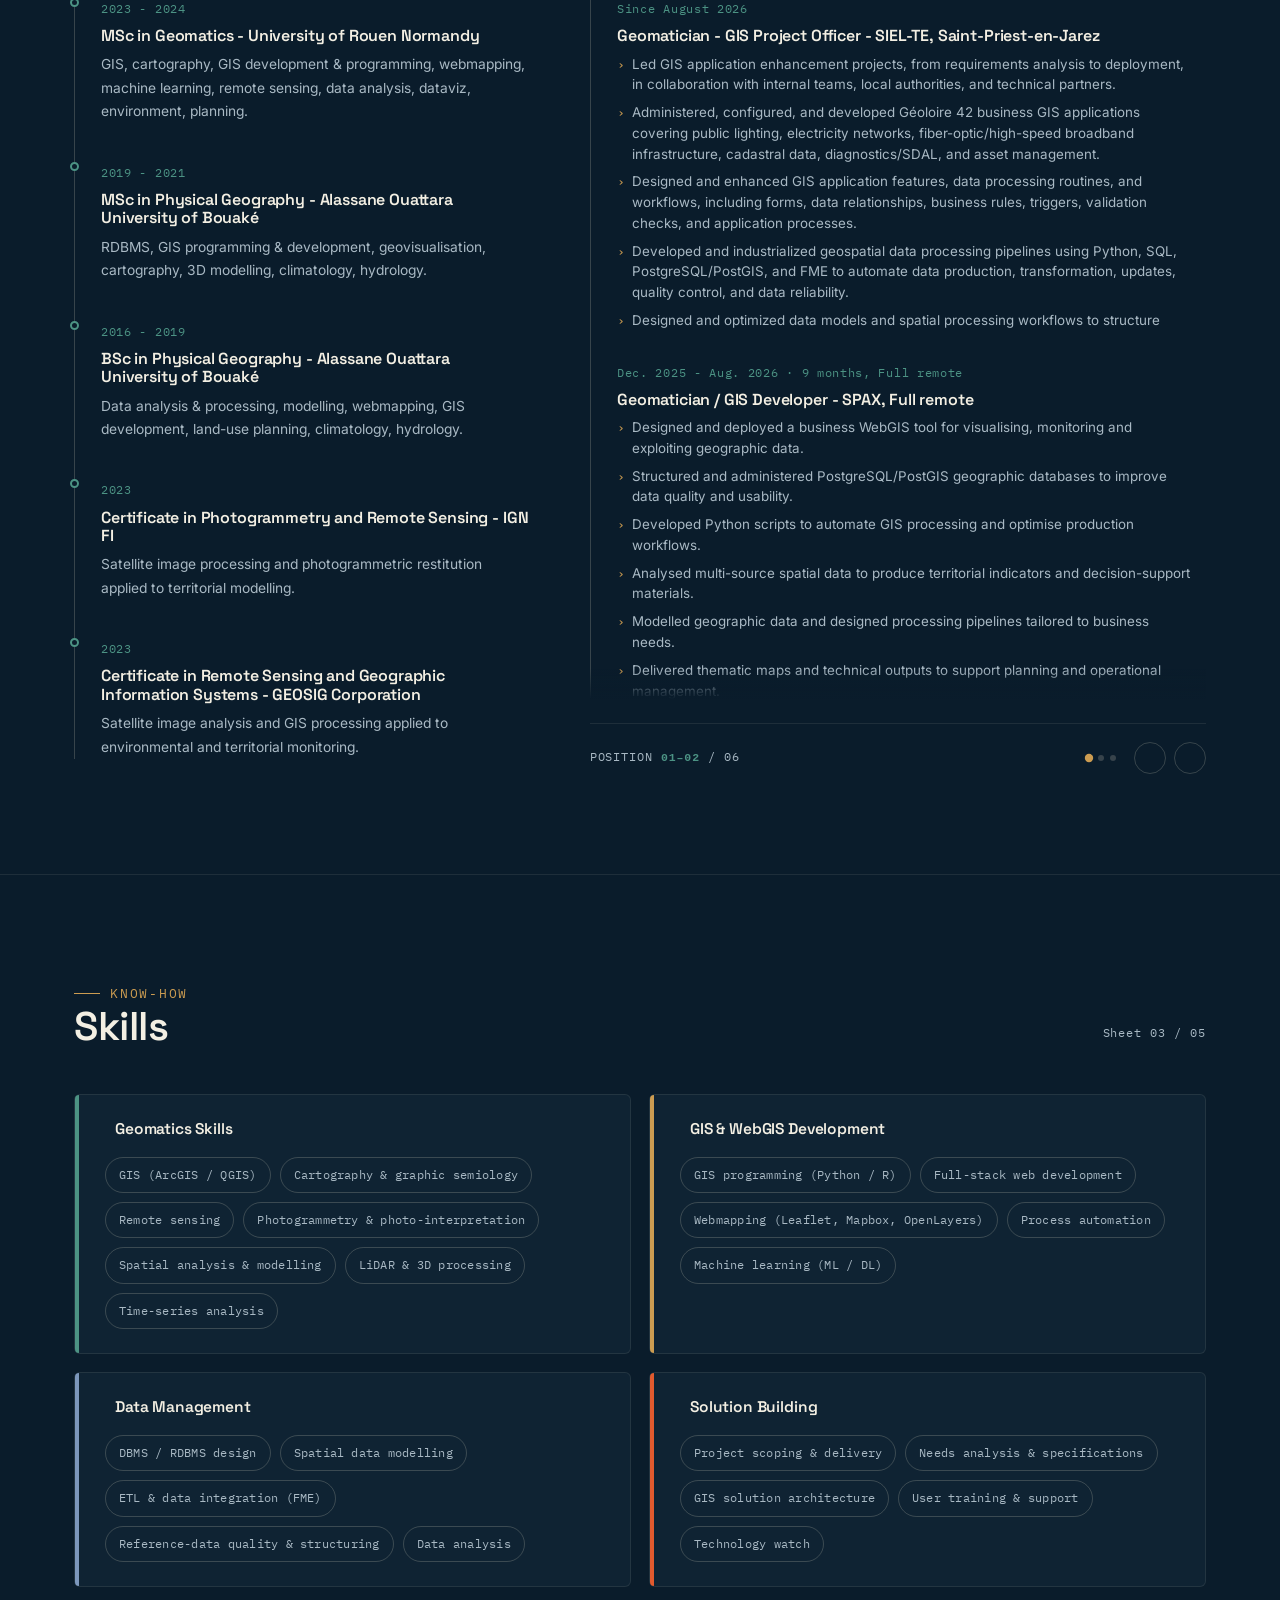
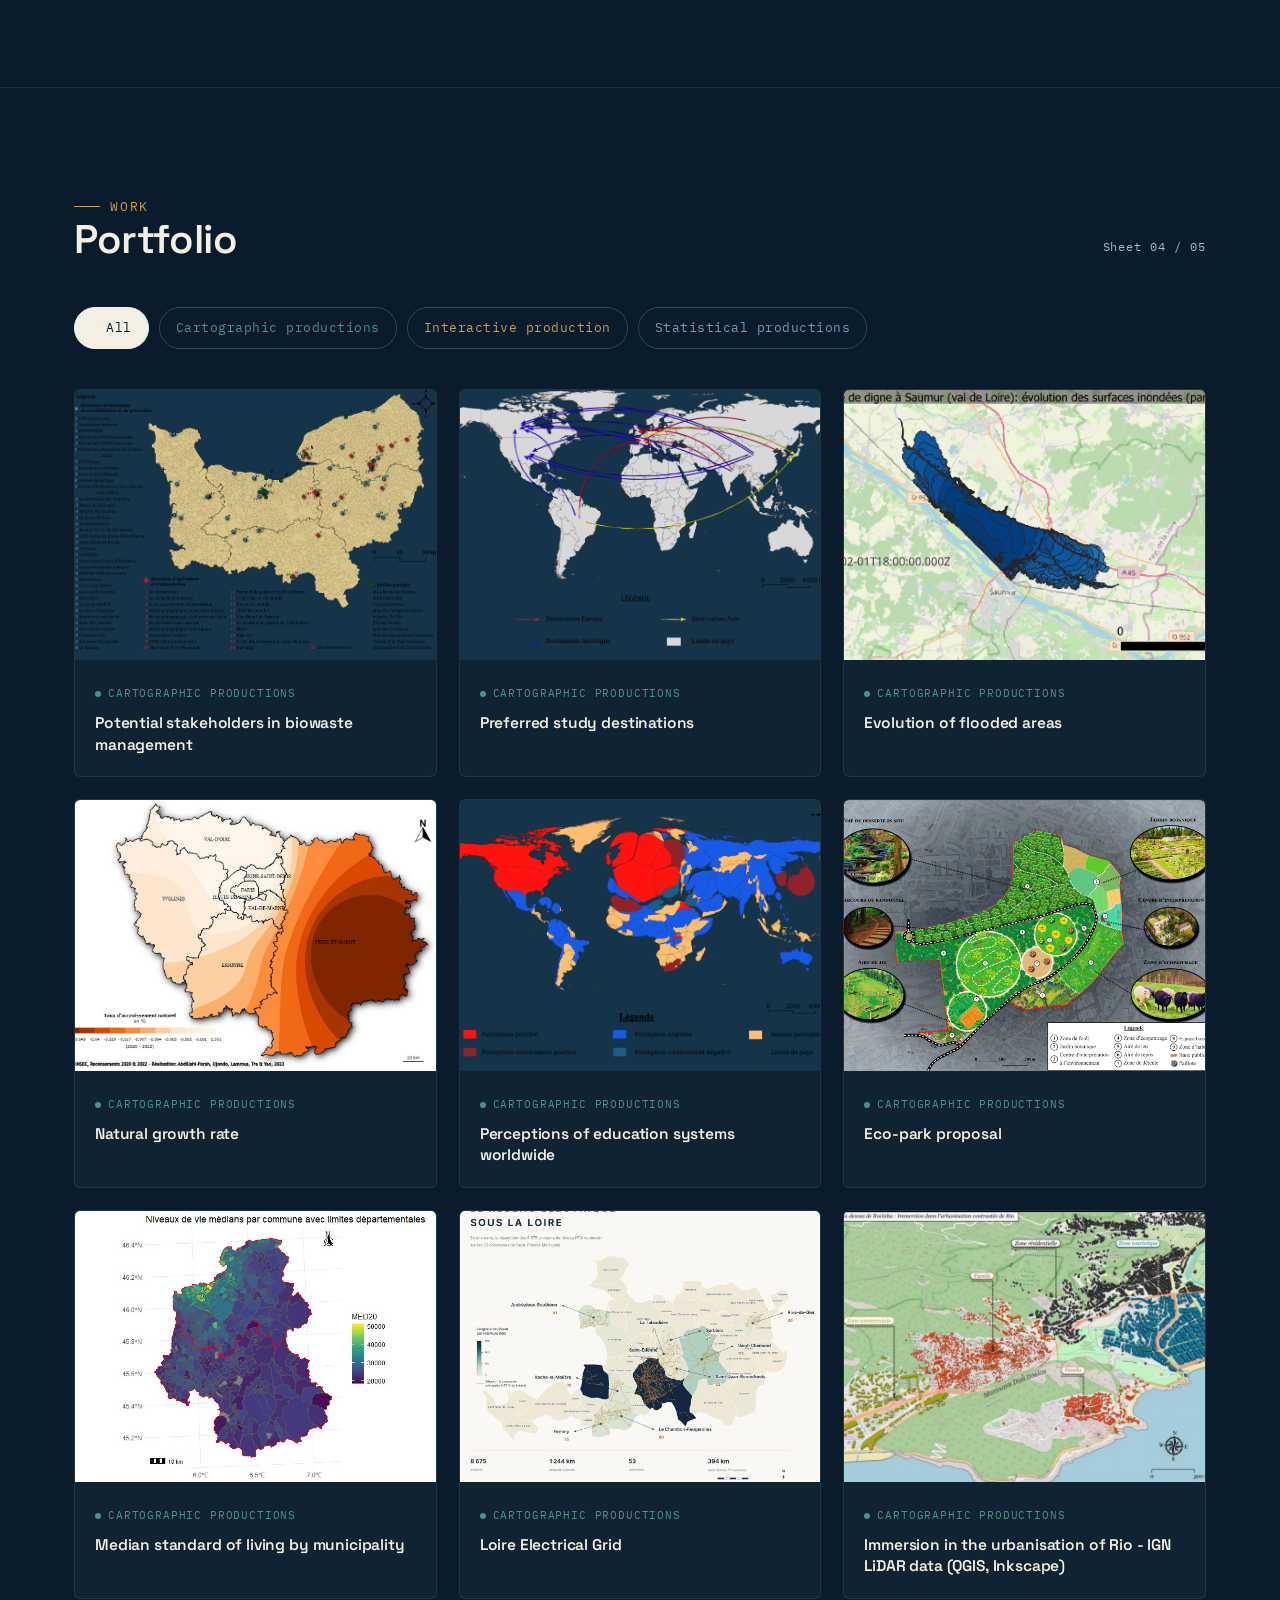
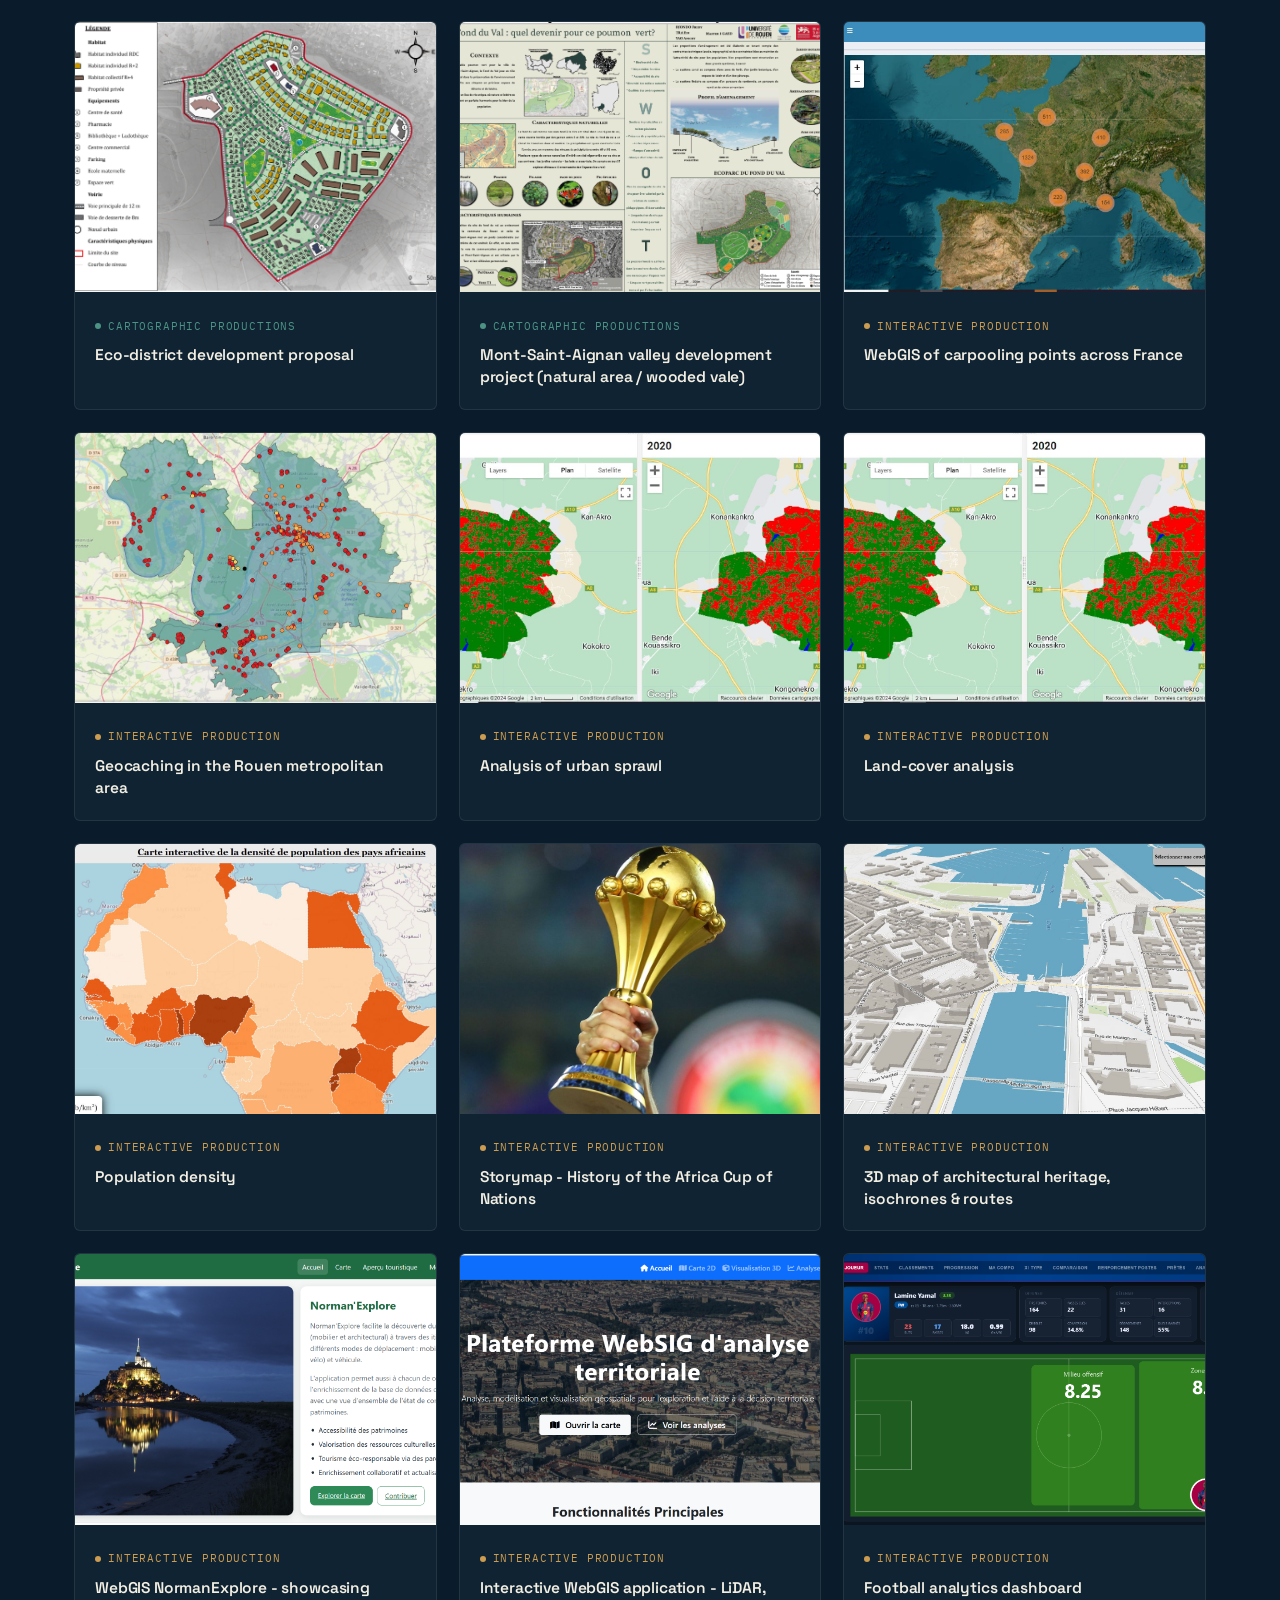
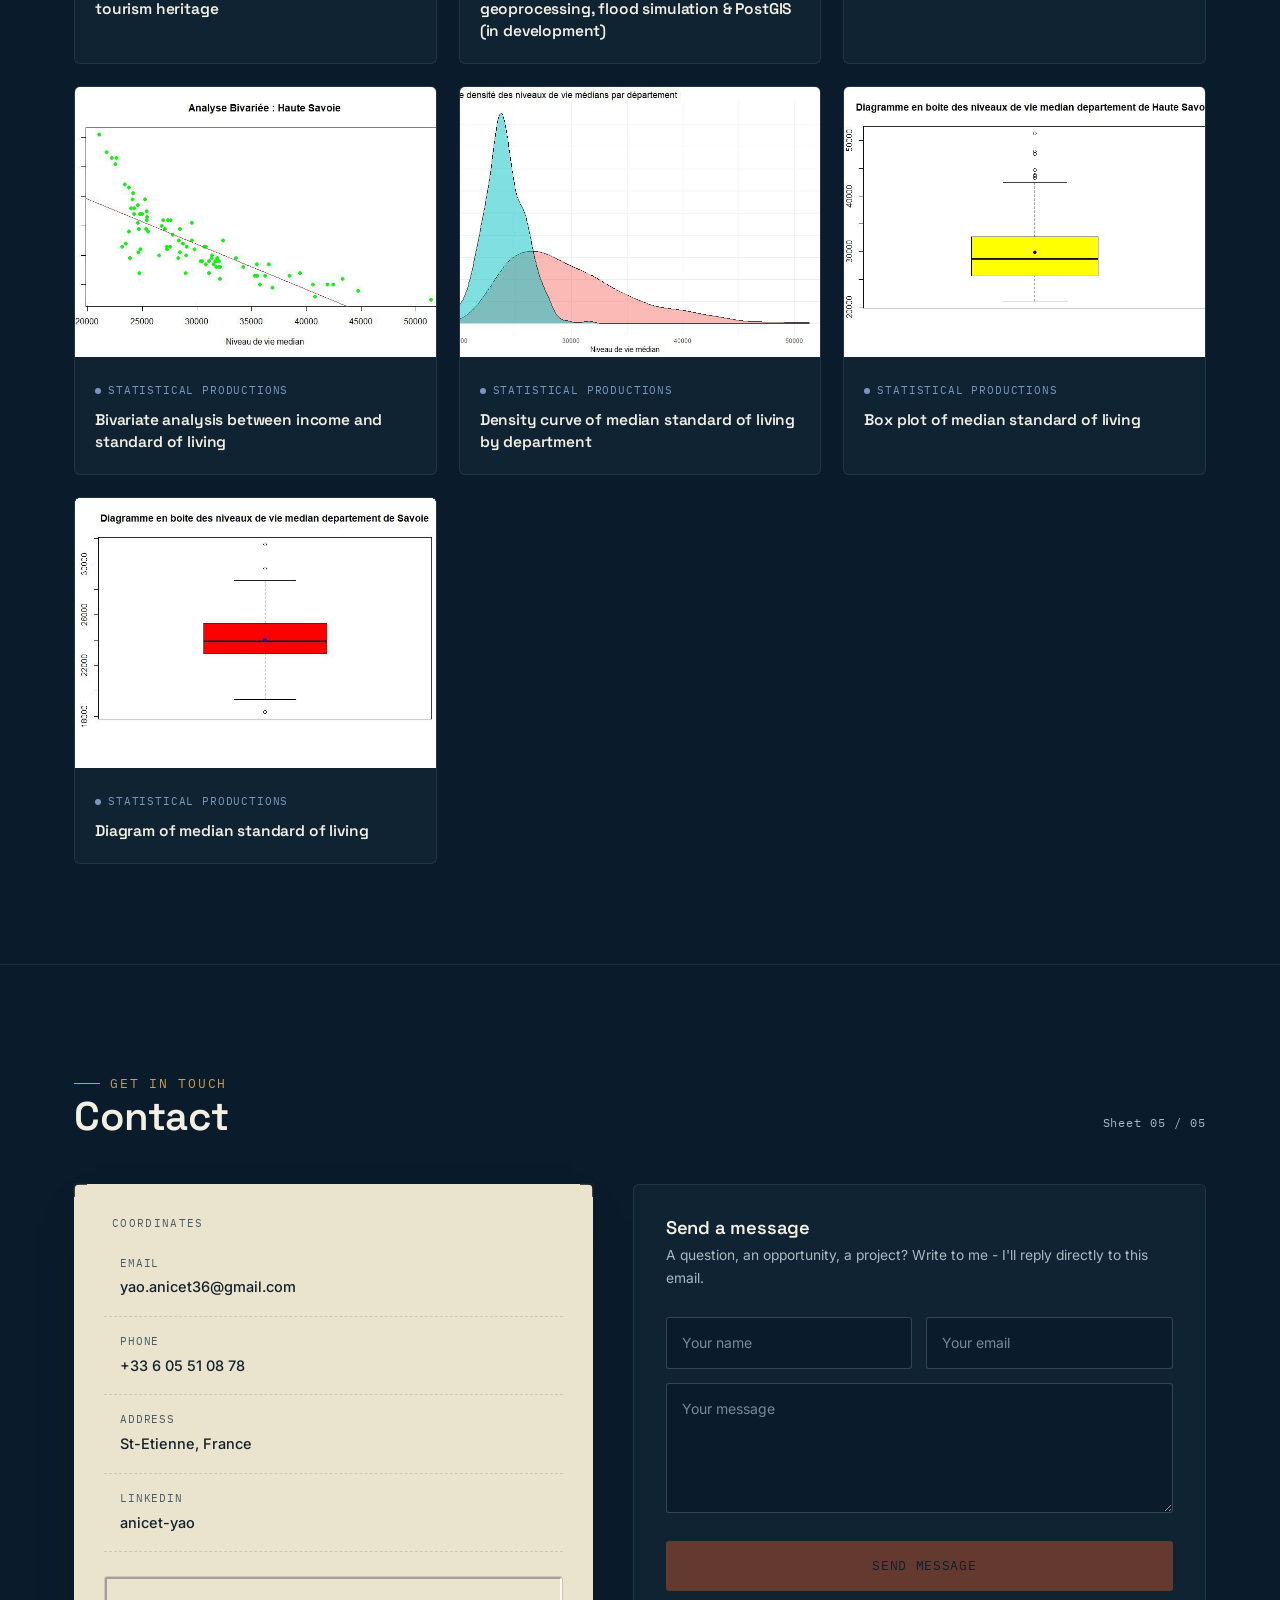
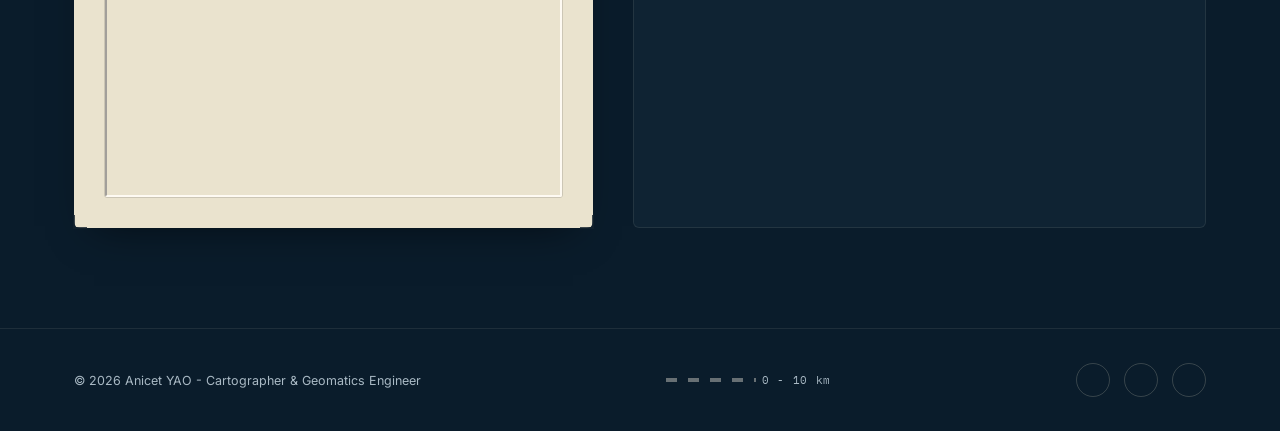
==== commit c0fb7e7f: "Update portfolio content" ====
--- a/en/index.html
+++ b/en/index.html
@@ -547,41 +547,58 @@
                       </h4>
                       <ul class="track-list">
                         <li>
-                          Steering, alongside a fellow GIS officer, the utility
-                          network GIS serving member municipalities across the
-                          Loire department.
-                        </li>
-                        <li>
-                          Administering and maintaining the dry-network
-                          (electricity/telecom) cartography, ensuring data
-                          quality across services.
-                        </li>
-                        <li>
-                          Leading the follow-up and evolution of in-house GIS
-                          business applications, from requirements gathering to
-                          rollout.
-                        </li>
-                        <li>
-                          Producing and structuring geographic data for the
-                          SIEL-TE and EPAT (Territorial Development Prospective
-                          Studies) projects.
-                        </li>
-                        <li>
-                          Preparing, checking and distributing cadastral data to
-                          services and partners.
-                        </li>
-                        <li>
-                          Contributing to network georeferencing projects and
-                          PCRS (Simplified Street Layout Plan) deployment.
-                        </li>
-                        <li>
-                          Developing SQL/PostgreSQL and FME processing to
-                          automate data production and quality control.
-                        </li>
-                        <li>
-                          Training and supporting GIS/CAD users (ArcGIS, QGIS,
-                          AutoCAD) and advising services on their GIS data
-                          projects.
+                          Led GIS application enhancement projects, from
+                          requirements analysis to deployment, in collaboration
+                          with internal teams, local authorities, and technical
+                          partners.
+                        </li>
+                        <li>
+                          Administered, configured, and developed Géoloire 42
+                          business GIS applications covering public lighting,
+                          electricity networks, fiber-optic/high-speed broadband
+                          infrastructure, cadastral data, diagnostics/SDAL, and
+                          asset management.
+                        </li>
+                        <li>
+                          Designed and enhanced GIS application features, data
+                          processing routines, and workflows, including forms,
+                          data relationships, business rules, triggers,
+                          validation checks, and application processes.
+                        </li>
+                        <li>
+                          Developed and industrialized geospatial data
+                          processing pipelines using Python, SQL,
+                          PostgreSQL/PostGIS, and FME to automate data
+                          production, transformation, updates, quality control,
+                          and data reliability.
+                        </li>
+                        <li>
+                          Designed and optimized data models and spatial
+                          processing workflows to structure business data
+                          repositories, automate validation checks, and improve
+                          GIS database performance and reliability.
+                        </li>
+                        <li>
+                          Analyzed and diagnosed application issues, processing
+                          errors, and database anomalies, then developed and
+                          deployed fixes and enhancements to meet business
+                          requirements.
+                        </li>
+                        <li>
+                          DDeveloped tools to support GIS data production and
+                          validation by combining automation, spatial
+                          processing, and geospatial data engineering.
+                        </li>
+                        <li>
+                          Coordinated the production, analysis, and delivery of
+                          geographic data, particularly cadastral and EPAT data,
+                          and contributed to utility network georeferencing and
+                          PCRS projects.
+                        </li>
+                        <li>
+                          Supported GIS/CAD users working with ArcGIS, QGIS, and
+                          AutoCAD, providing technical expertise to help teams
+                          design and implement their geospatial data projects.
                         </li>
                       </ul>
                     </li>
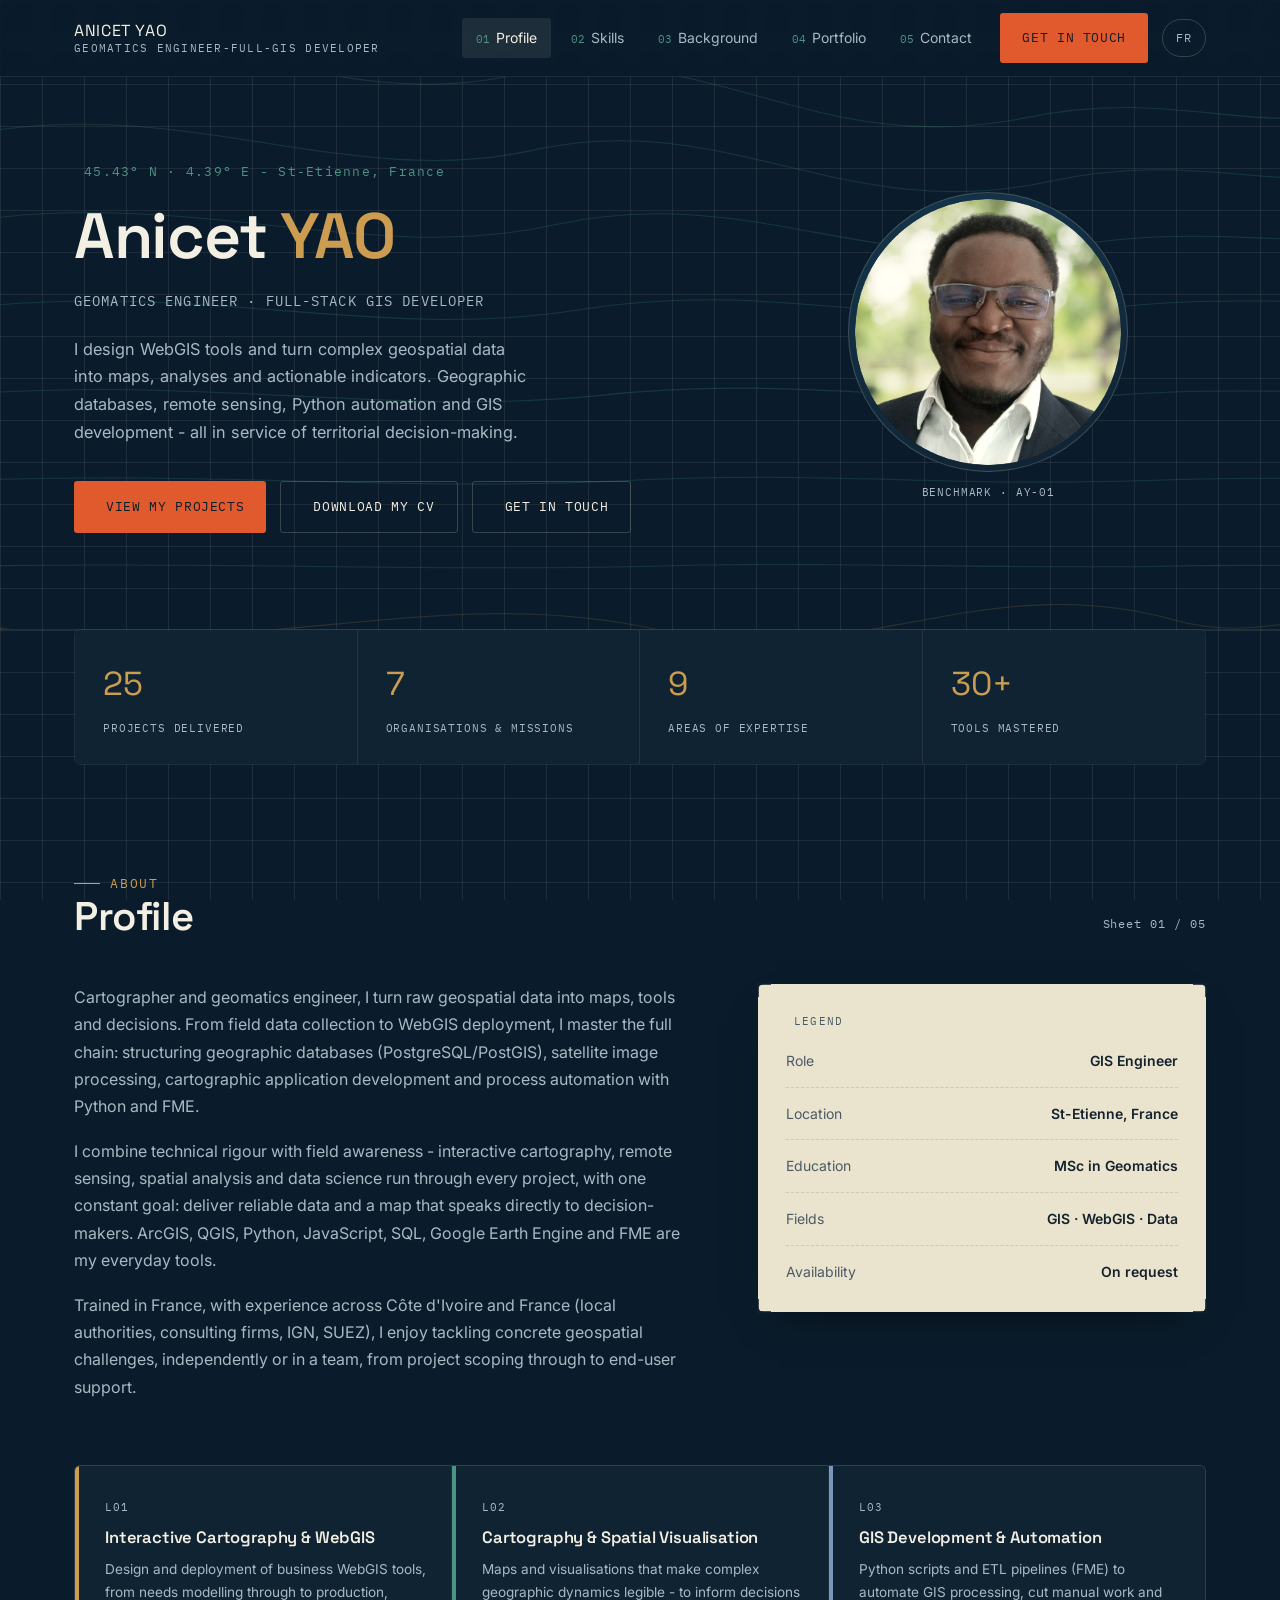
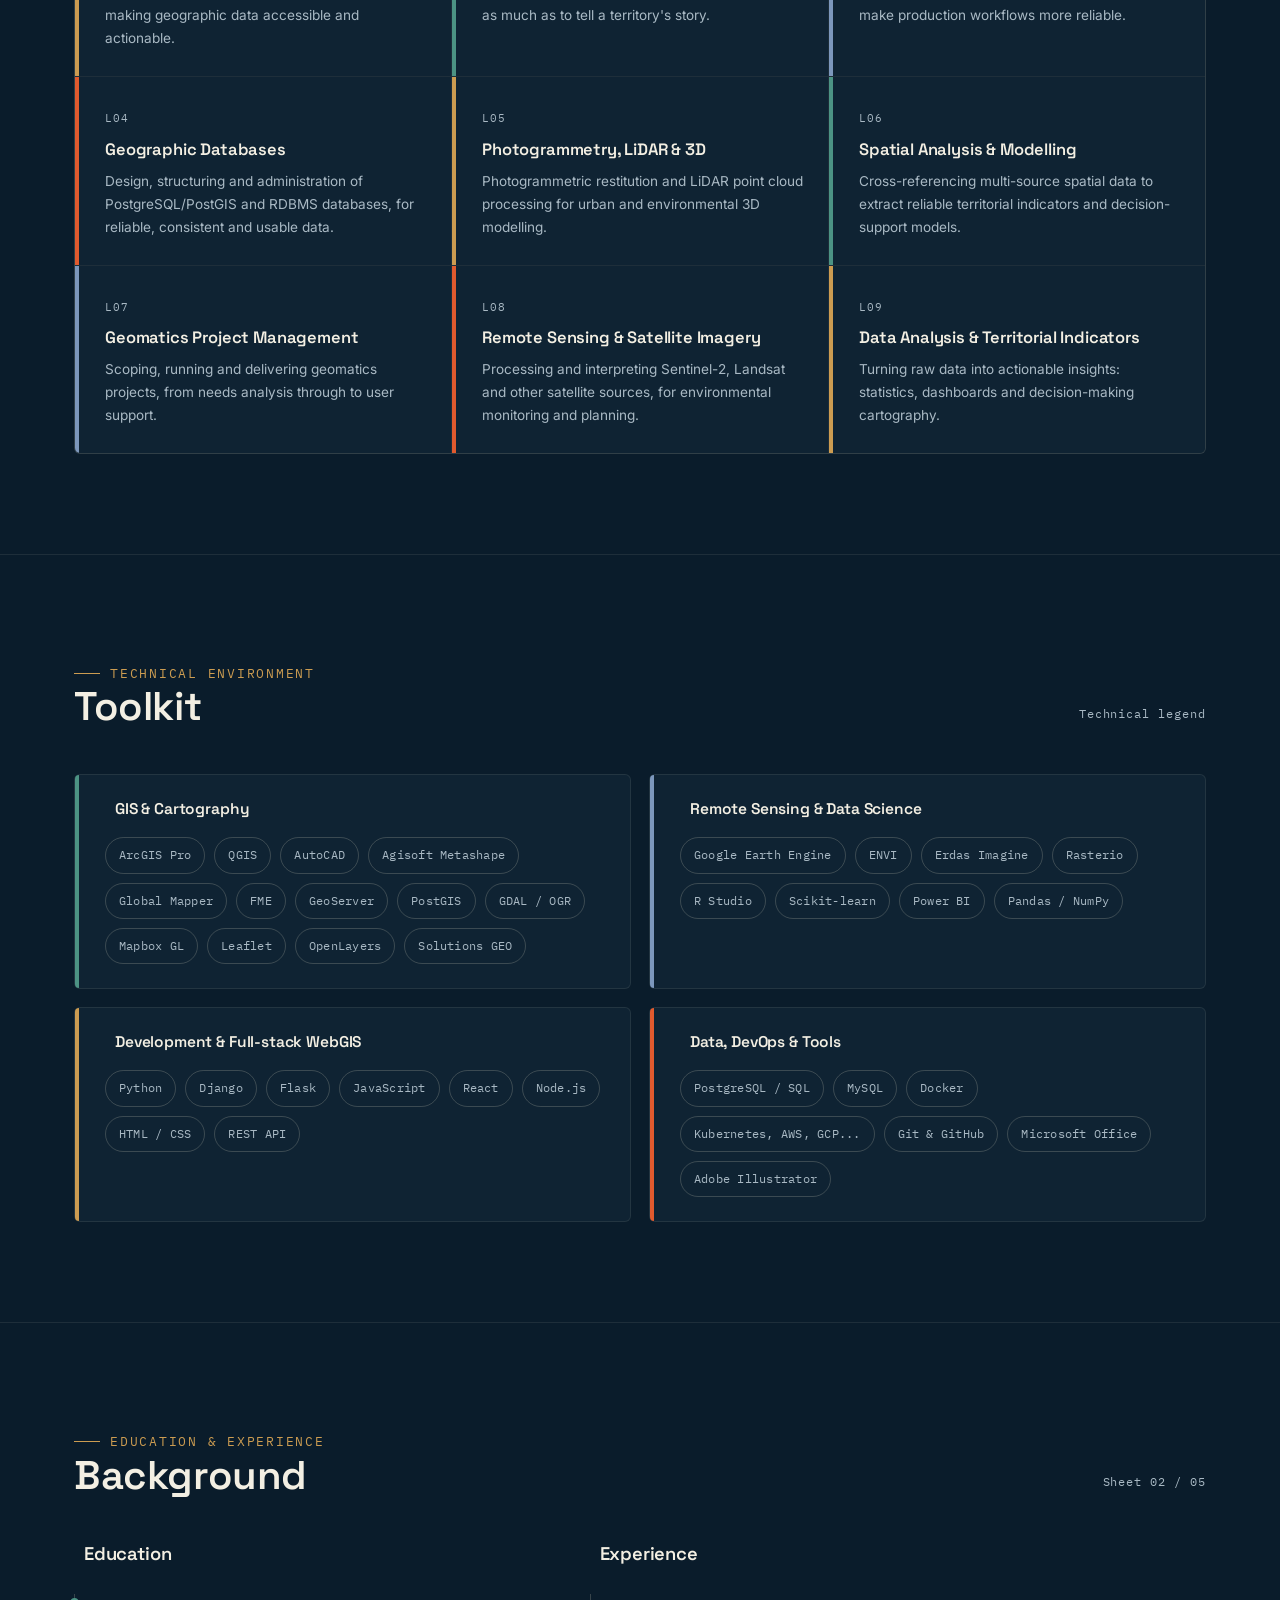
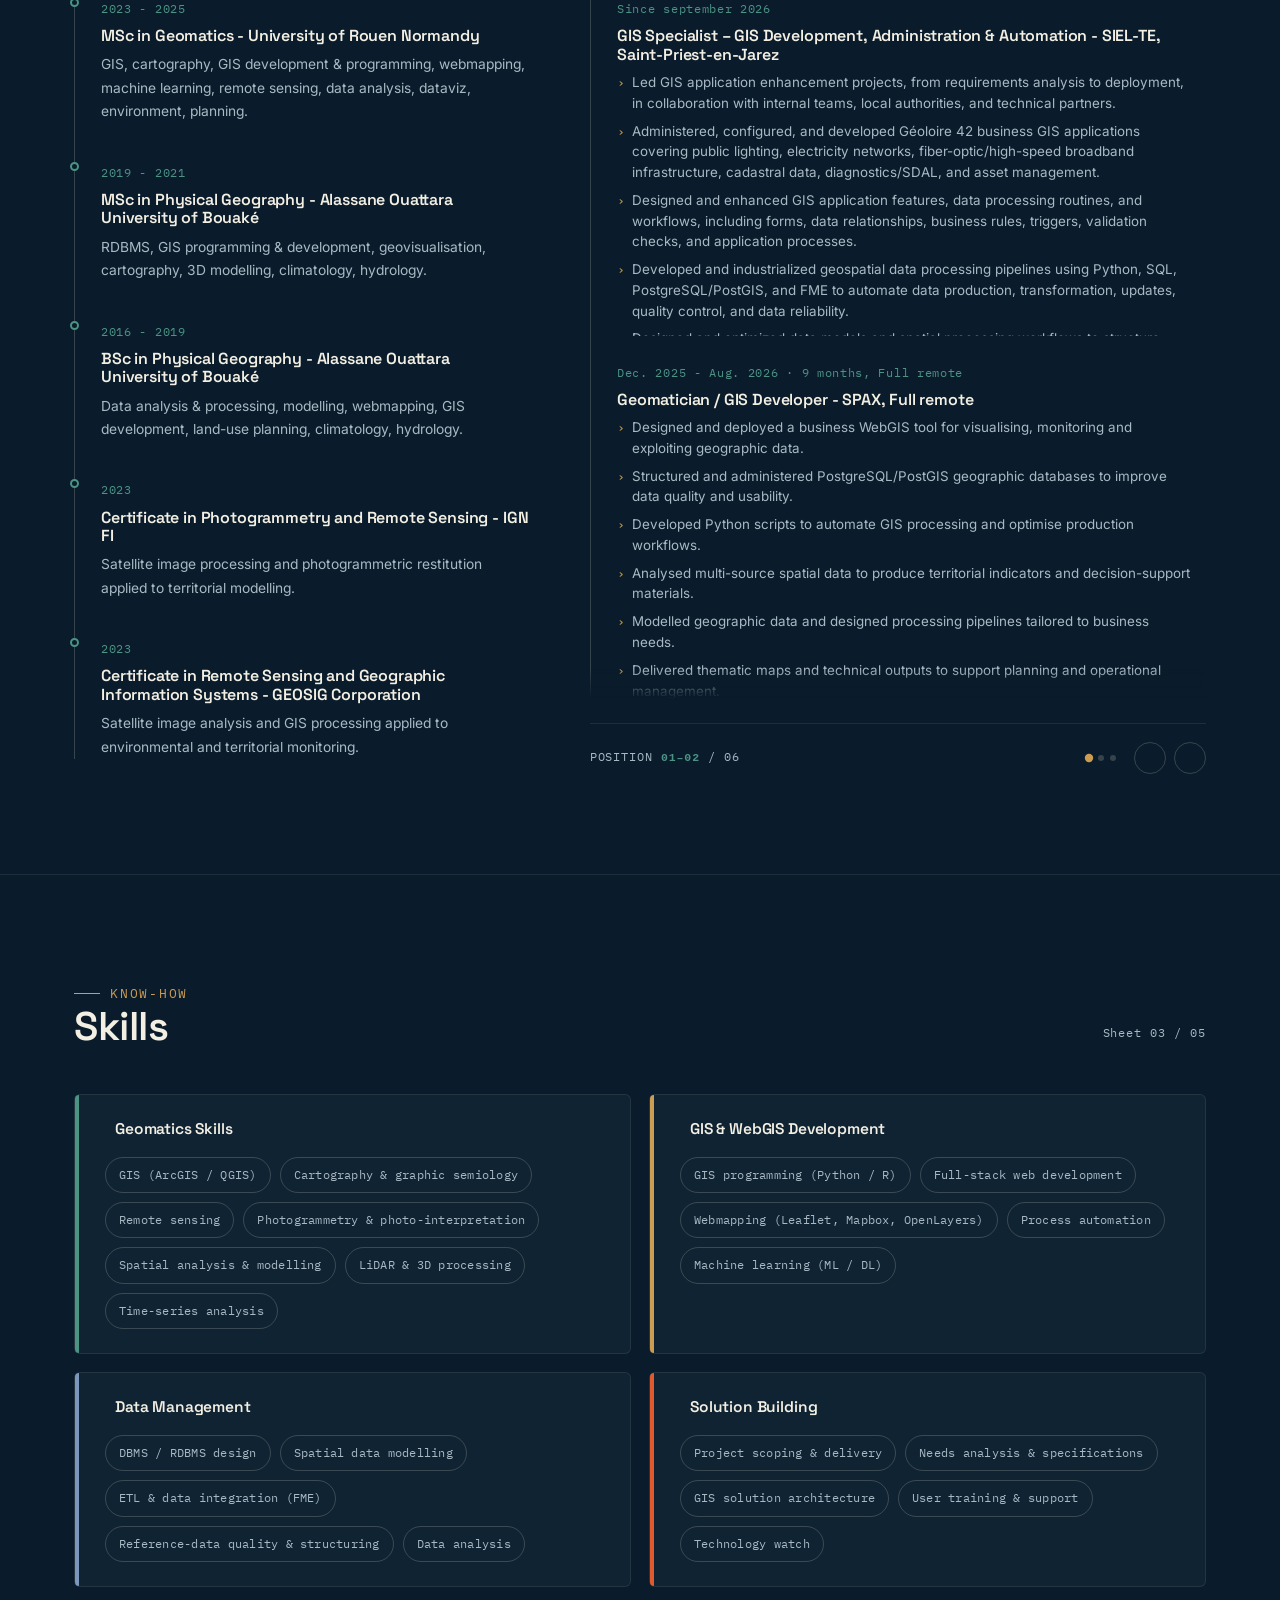
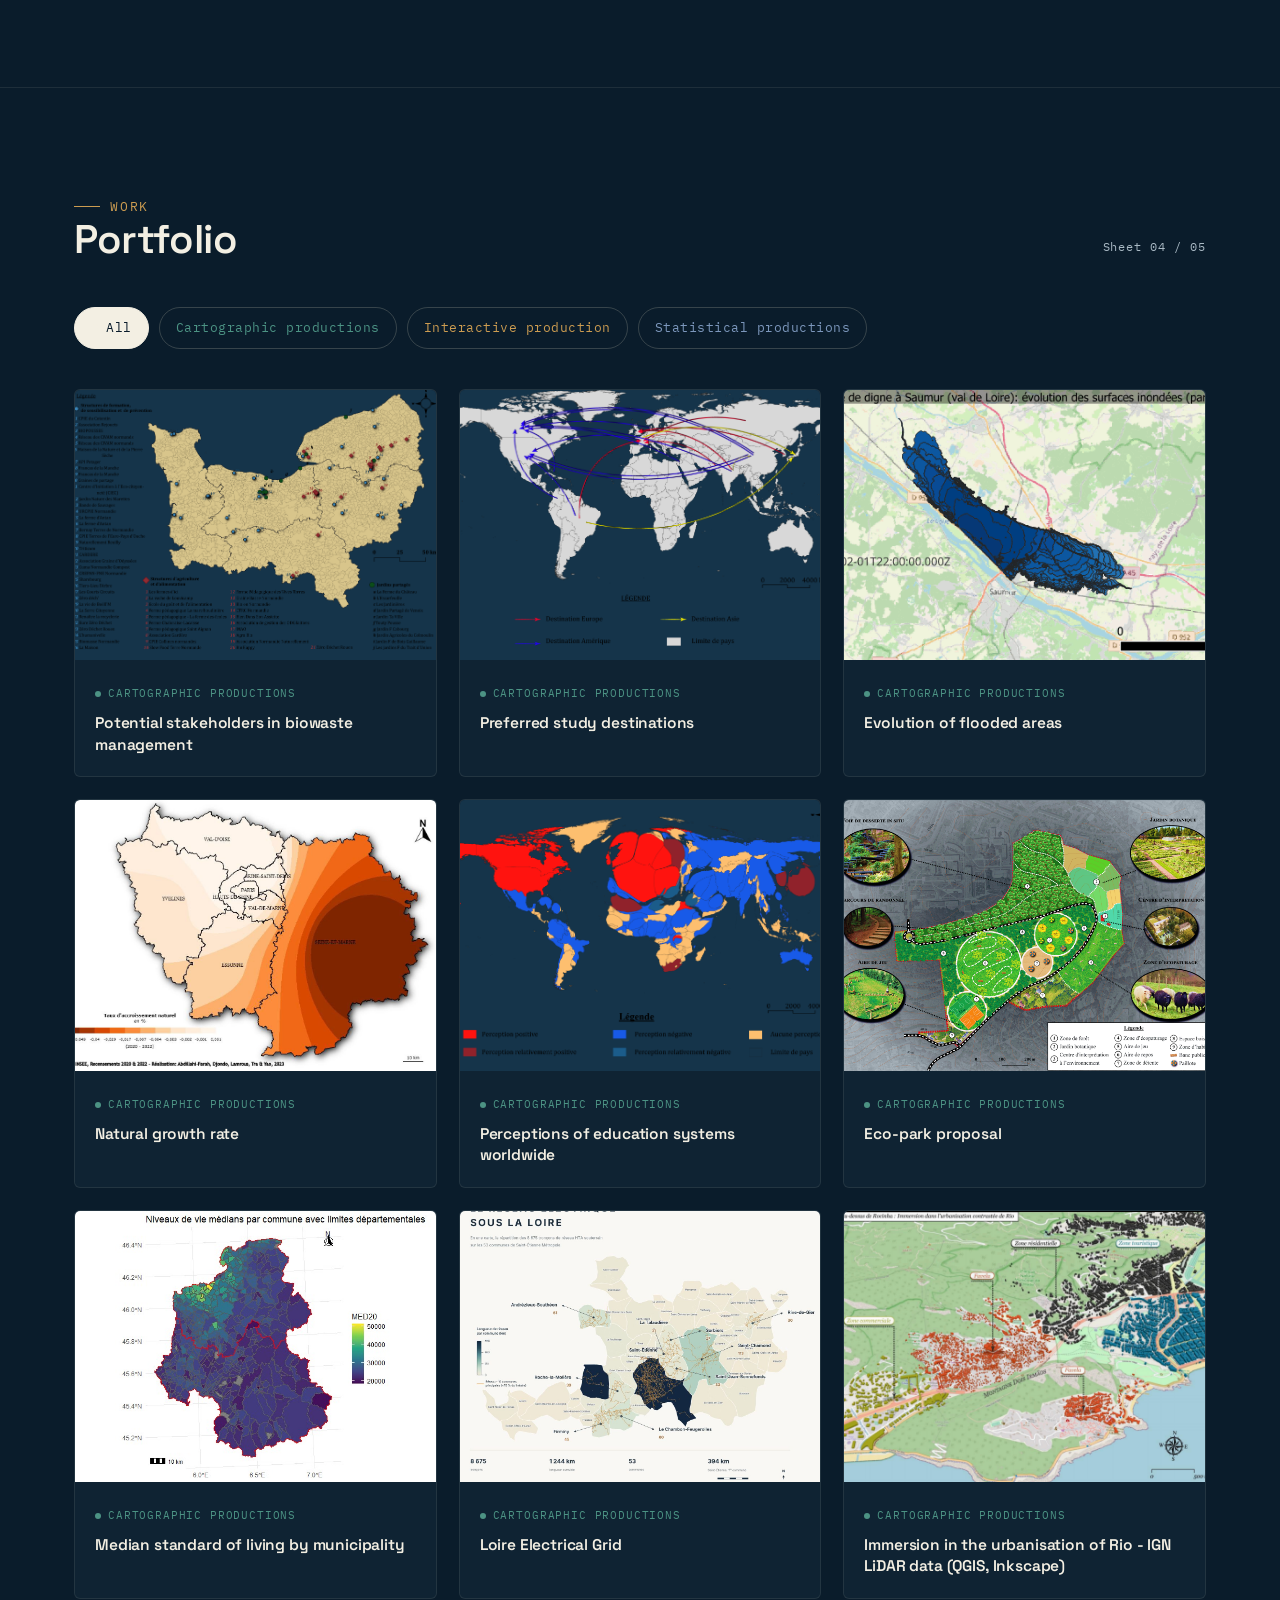
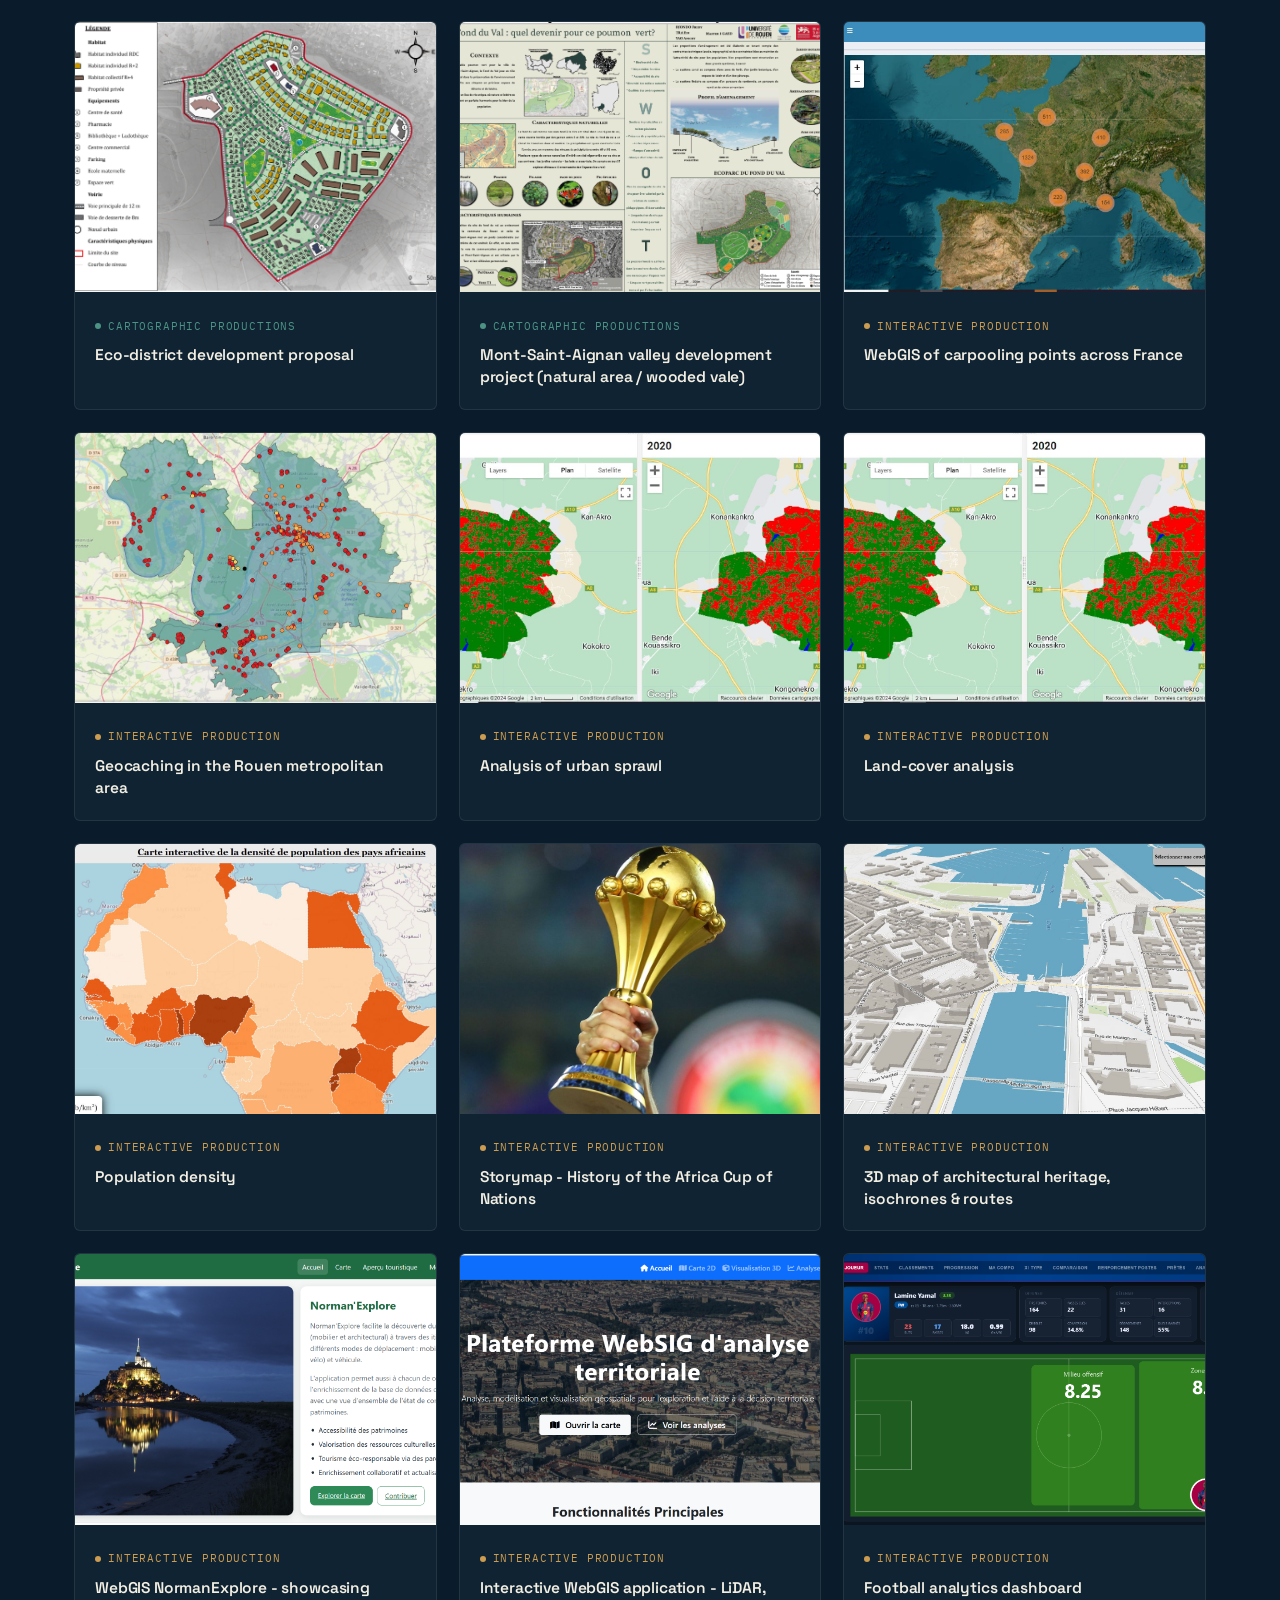
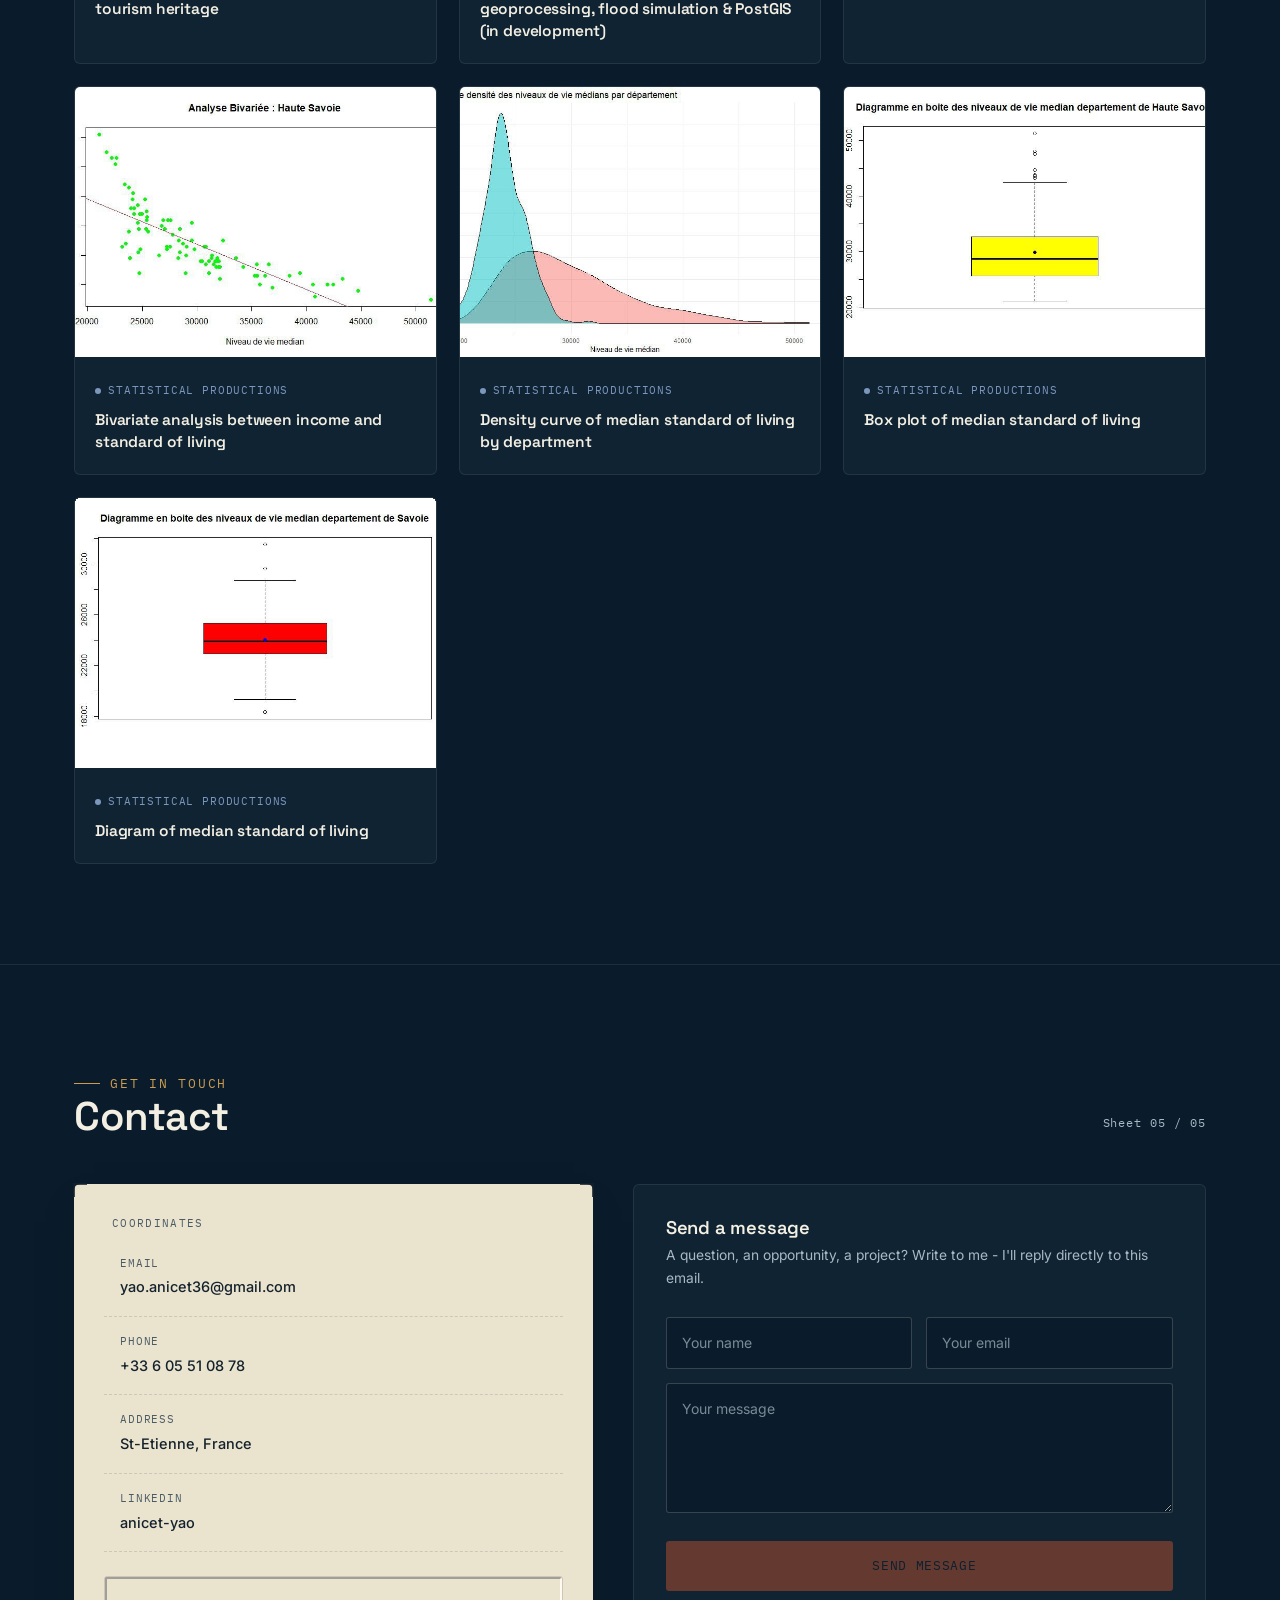
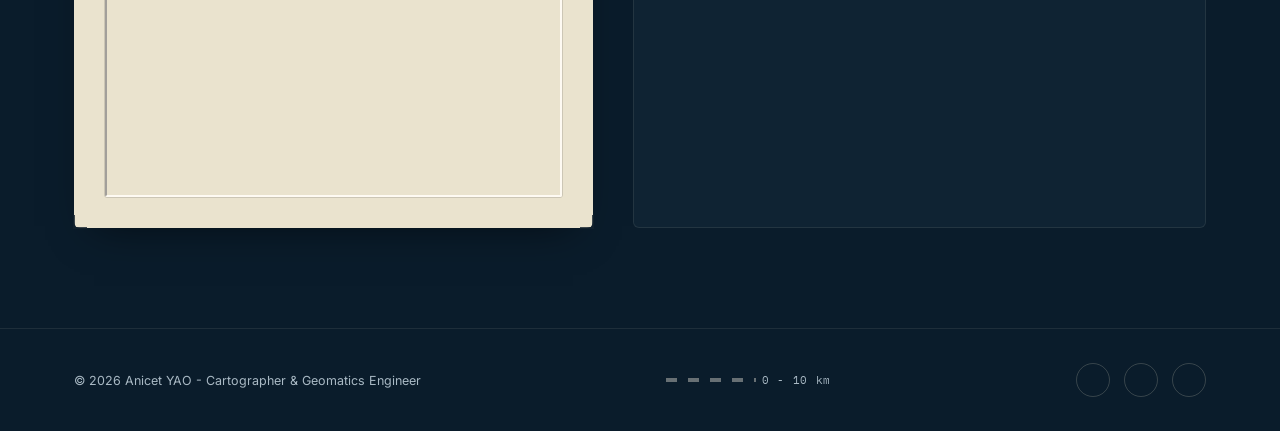
==== commit 9f8b4081: "Mise à jour du portfolio" ====
--- a/en/index.html
+++ b/en/index.html
@@ -392,6 +392,7 @@
                 <li class="tag">Mapbox GL</li>
                 <li class="tag">Leaflet</li>
                 <li class="tag">OpenLayers</li>
+                <li class="tag">Solutions GEO</li>
               </ul>
             </div>
 
@@ -471,7 +472,7 @@
               </div>
               <ol class="track">
                 <li class="track-item">
-                  <span class="track-year">2023 - 2024</span>
+                  <span class="track-year">2023 - 2025</span>
                   <h4 class="track-title">
                     MSc in Geomatics - University of Rouen Normandy
                   </h4>
@@ -540,10 +541,10 @@
                 <div class="track-slider-viewport" data-track-viewport>
                   <ol class="track" data-track>
                     <li class="track-item">
-                      <span class="track-year">Since August 2026</span>
+                      <span class="track-year">Since september 2026</span>
                       <h4 class="track-title">
-                        Geomatician - GIS Project Officer - SIEL-TE,
-                        Saint-Priest-en-Jarez
+                        GIS Specialist – GIS Development, Administration &
+                        Automation - SIEL-TE, Saint-Priest-en-Jarez
                       </h4>
                       <ul class="track-list">
                         <li>
@@ -716,7 +717,7 @@
 
                     <li class="track-item">
                       <span class="track-year"
-                        >May 2023 - Feb. 2024 · 10 months, Abidjan</span
+                        >May 2023 - feb. 2024 · 10 months, Abidjan</span
                       >
                       <h4 class="track-title">
                         Cartographer - Geomatician, CGEG Firm, Abidjan
@@ -741,7 +742,7 @@
 
                     <li class="track-item">
                       <span class="track-year"
-                        >Feb. 2022 - Jul. 2023 · 1 year 6 months, Abidjan</span
+                        >Nov. 2021 - Apr. 2023 · 1 year 6 months, Abidjan</span
                       >
                       <h4 class="track-title">
                         Geomatician - GIS Administrator, IGN FI, Abidjan
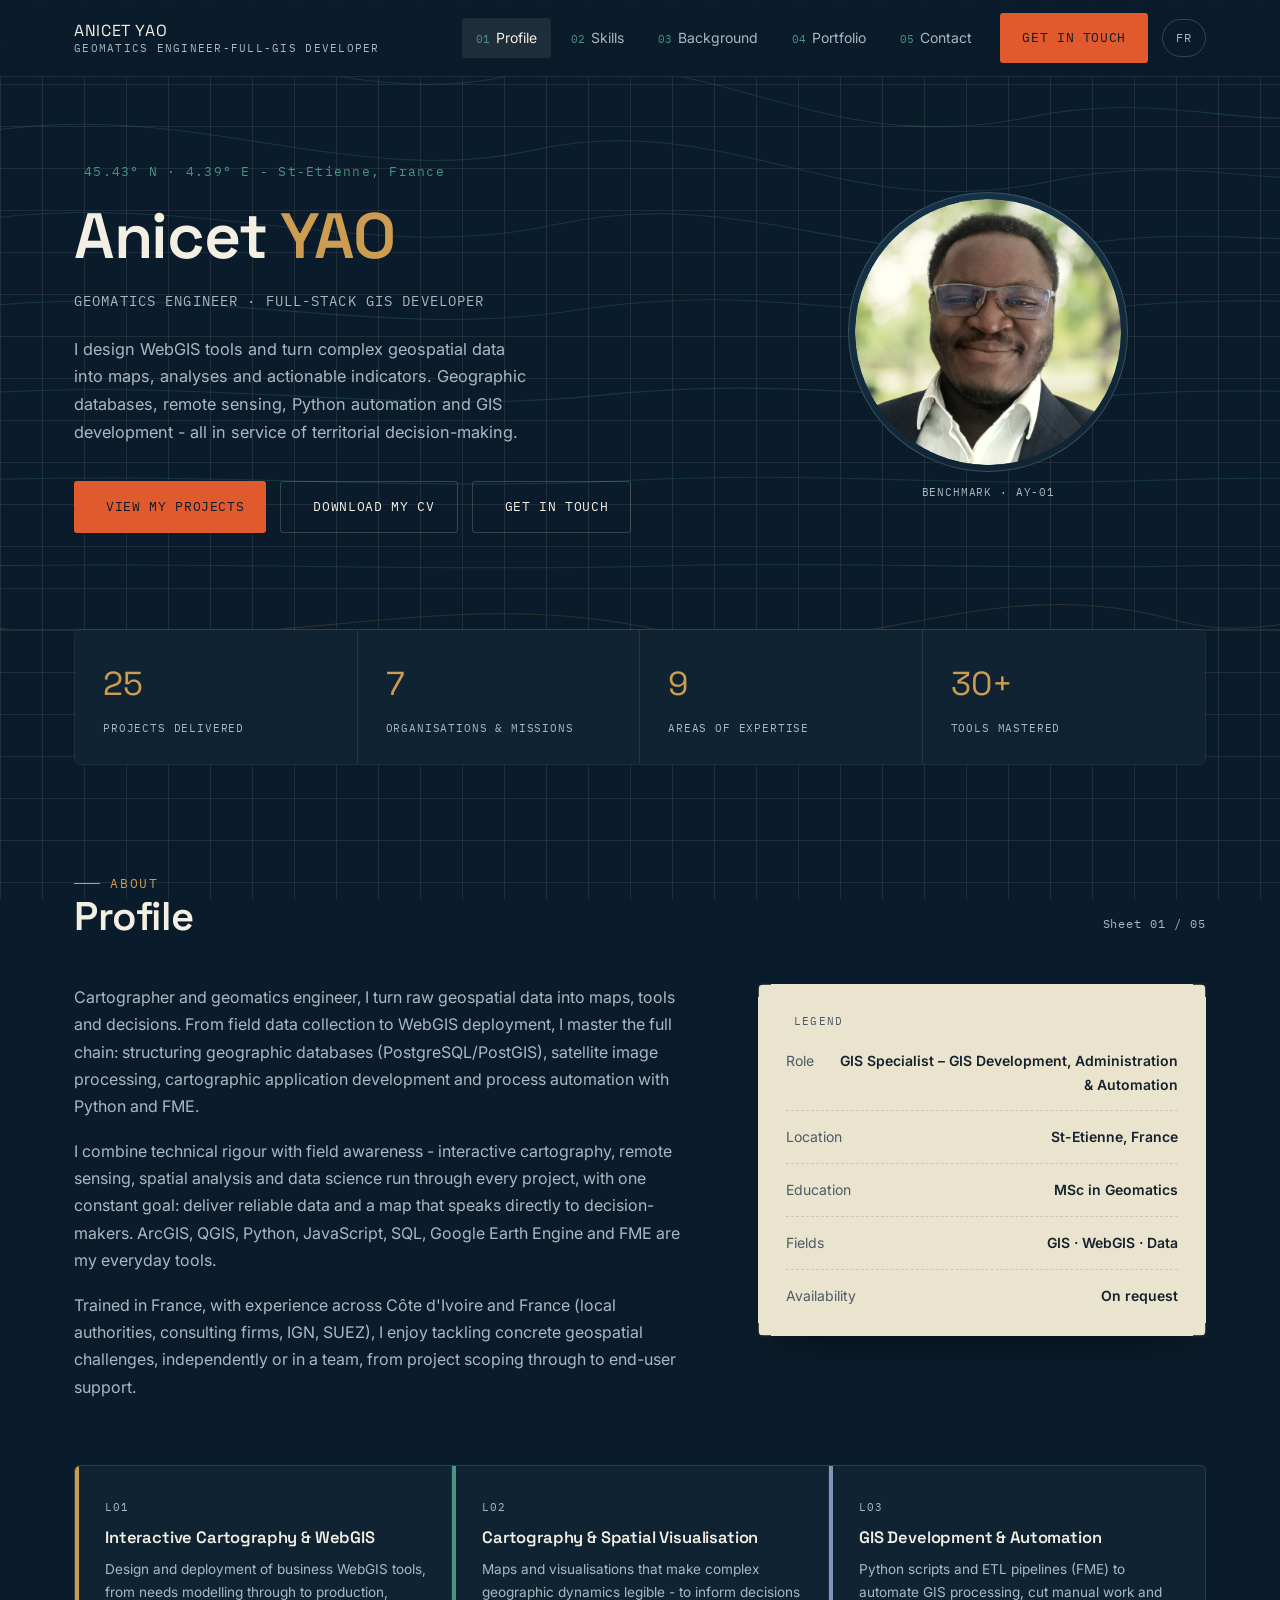
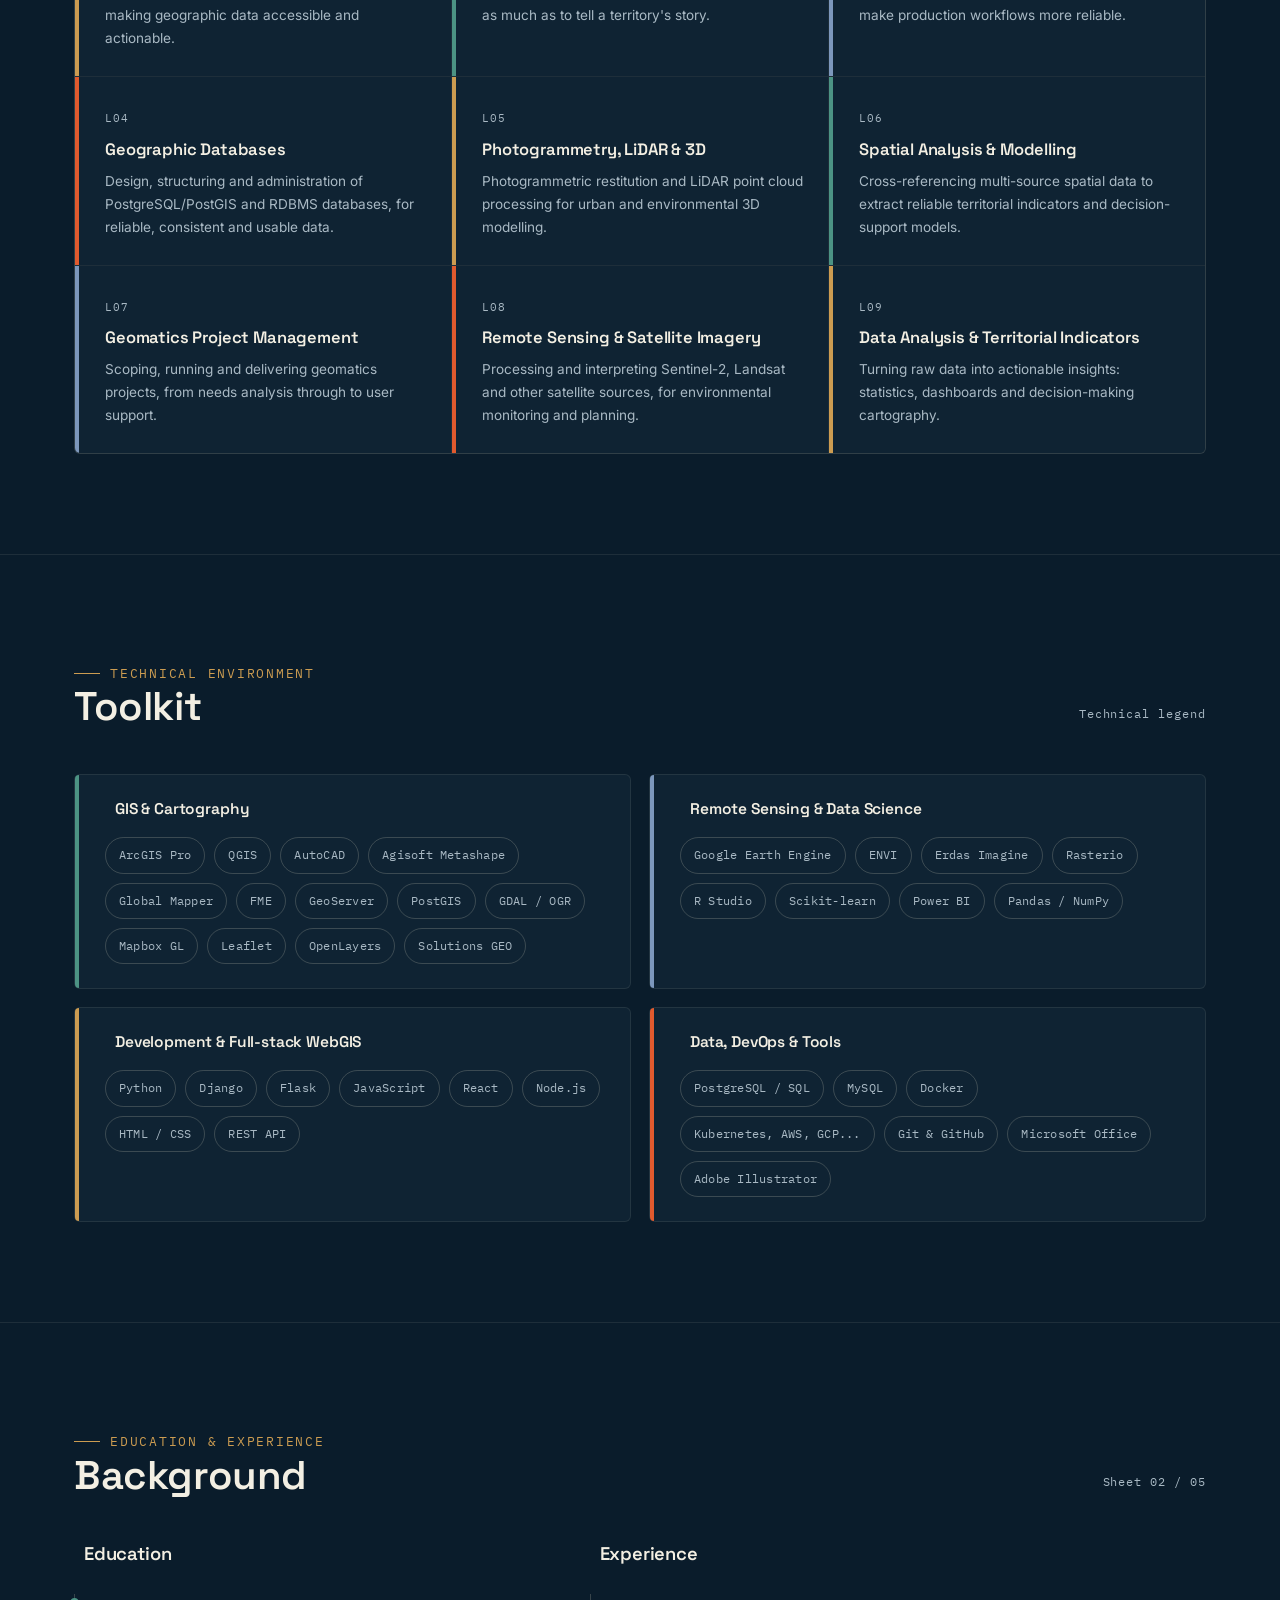
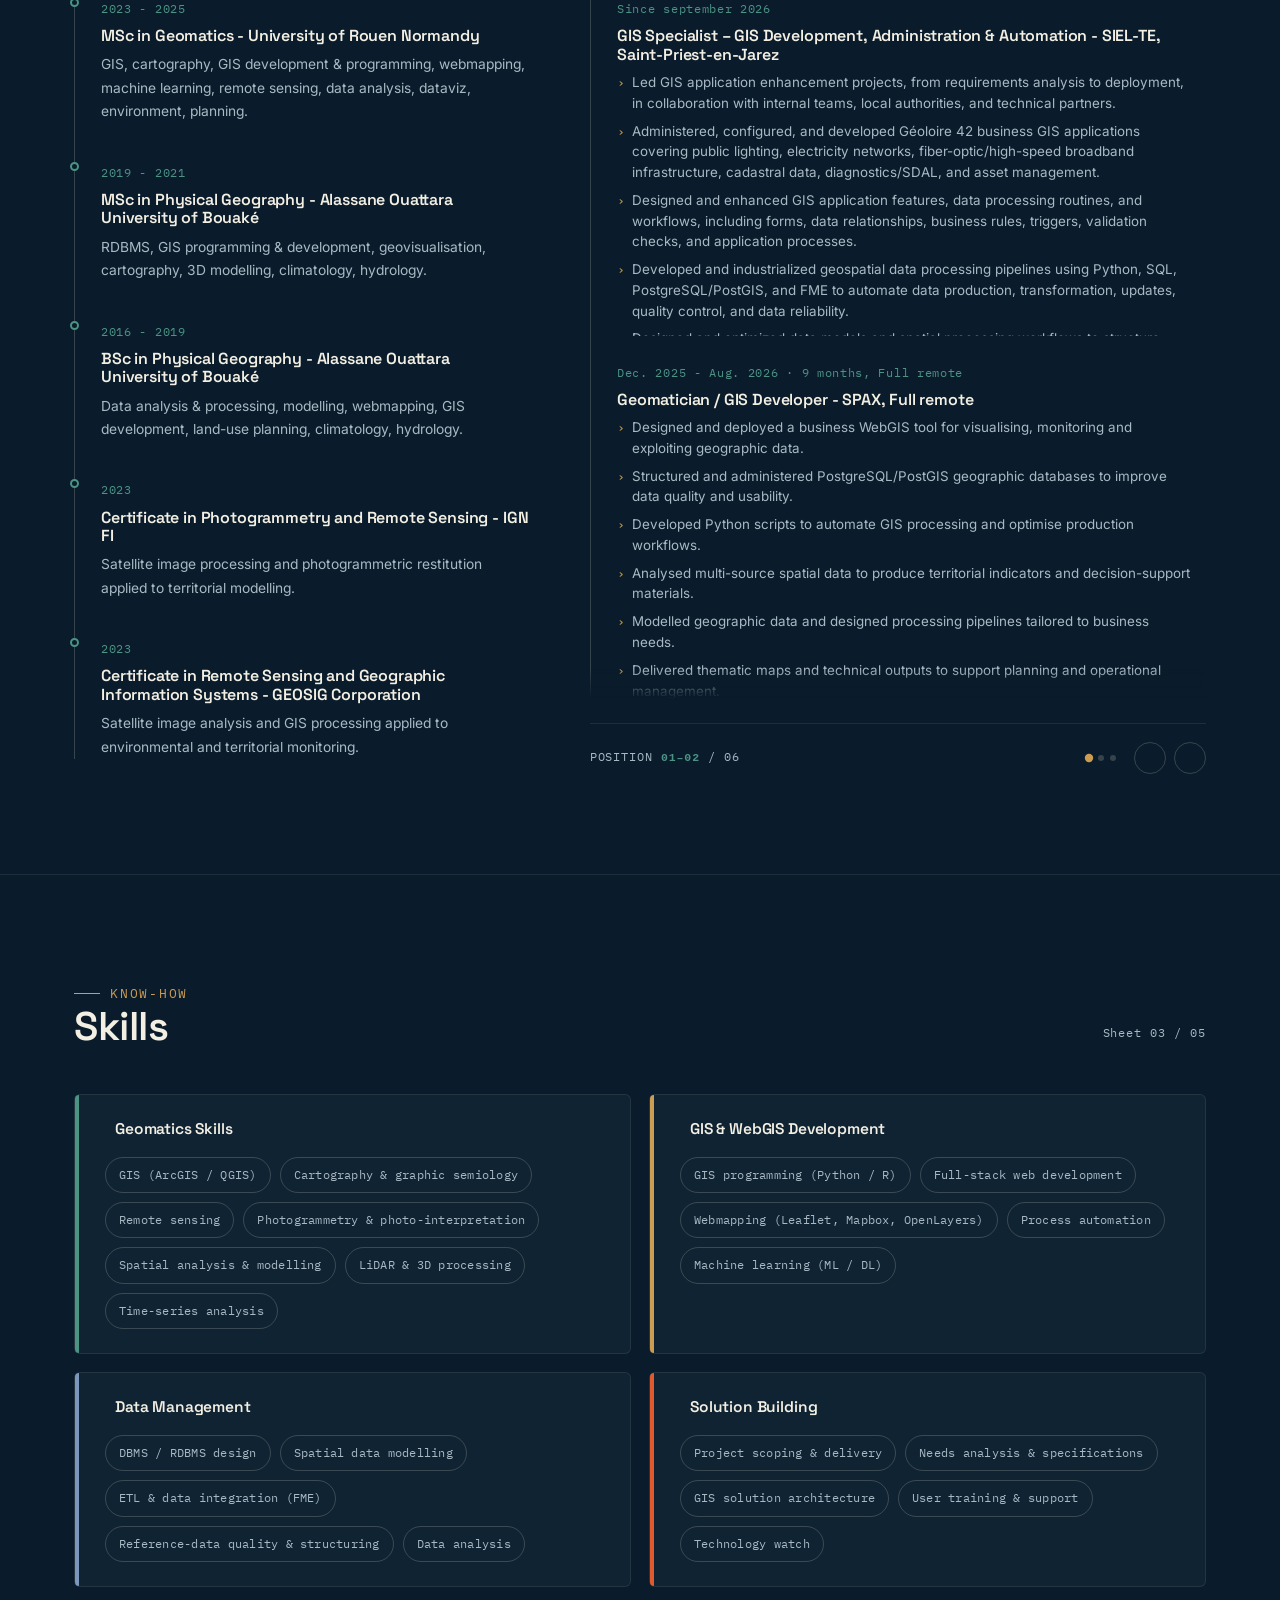
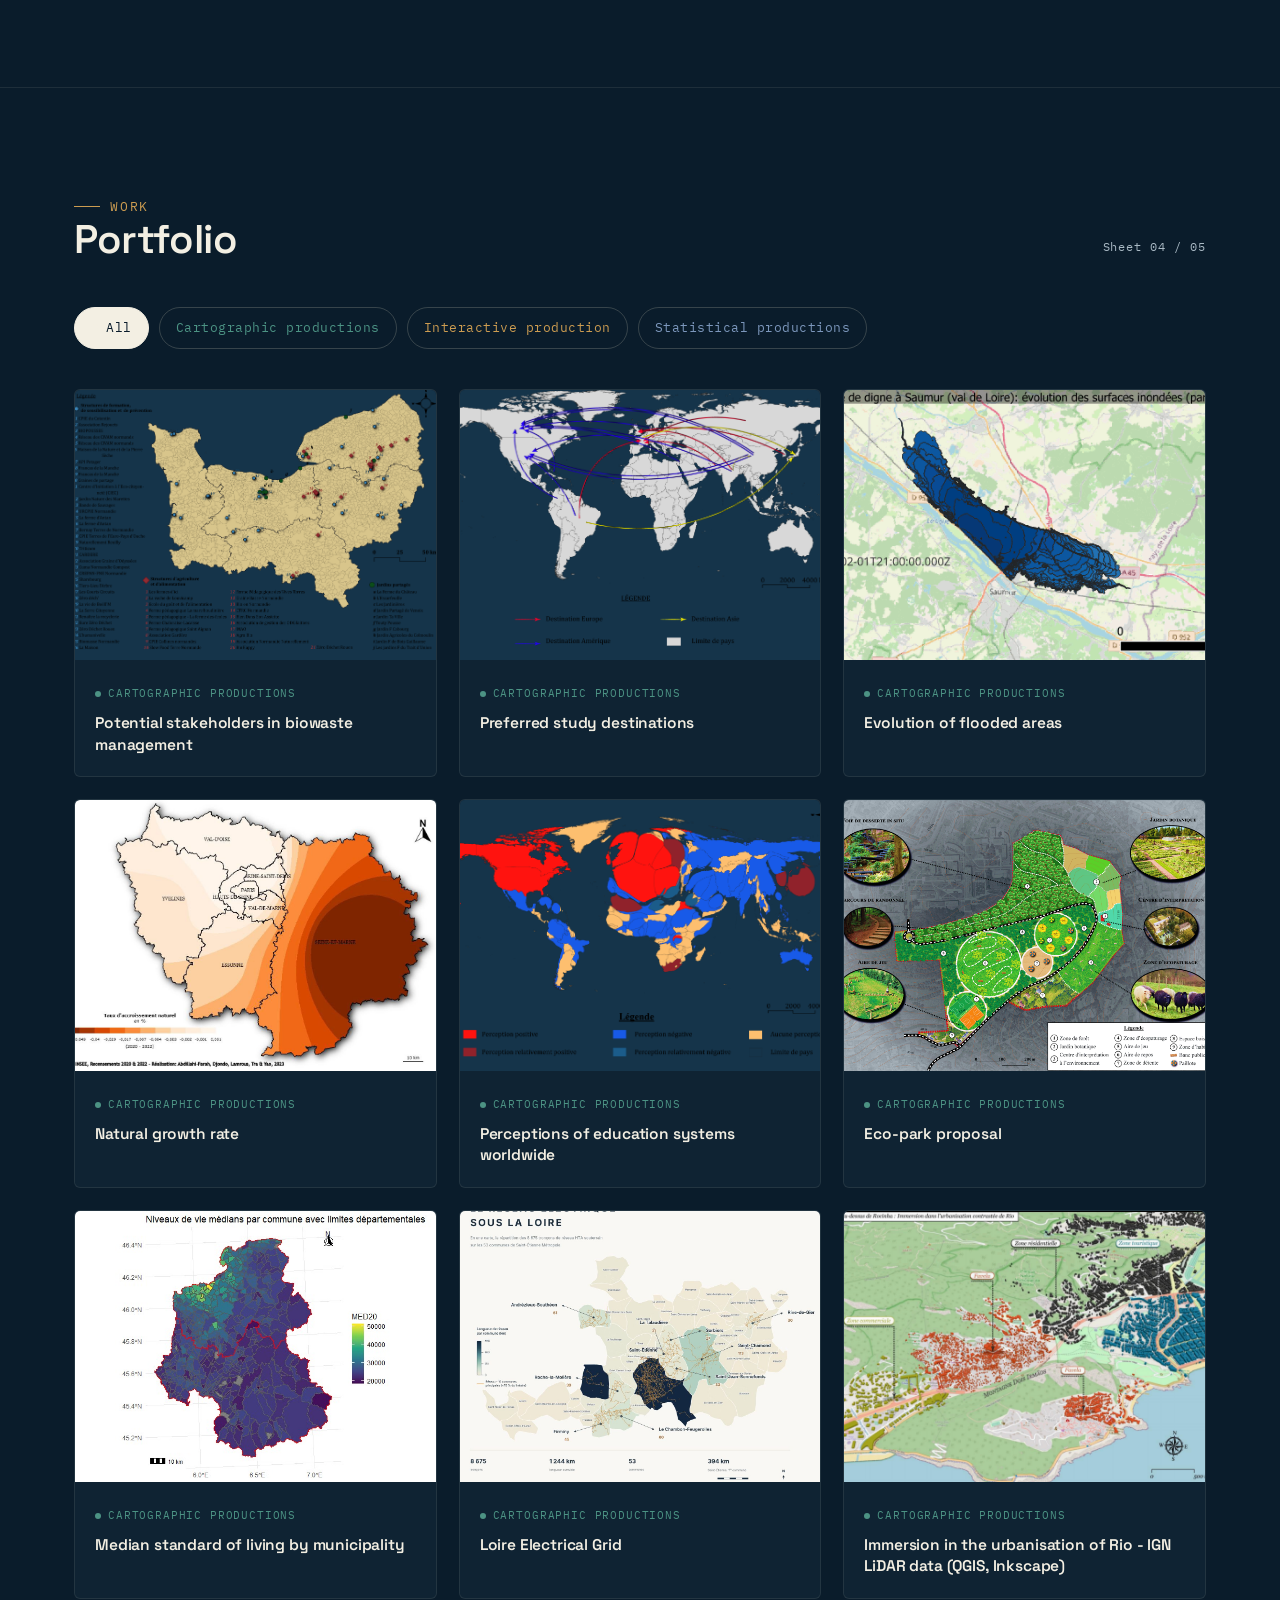
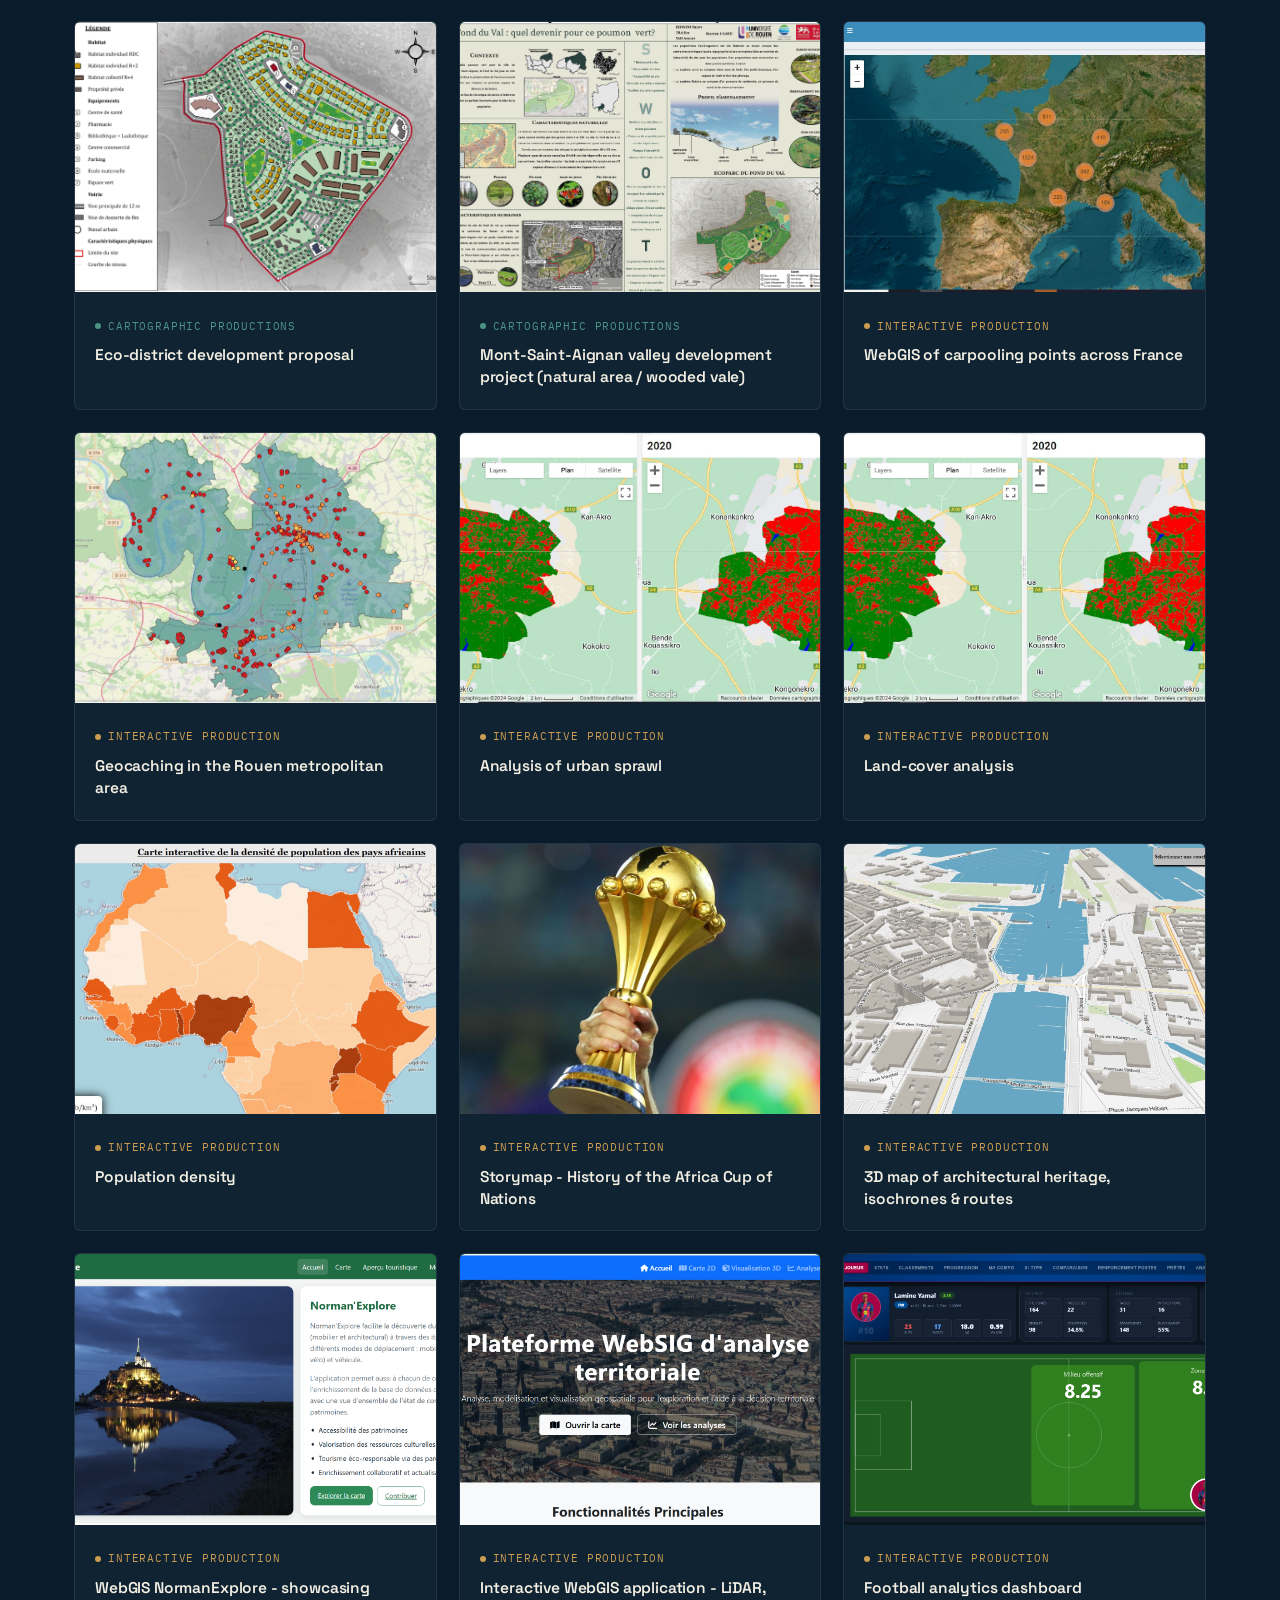
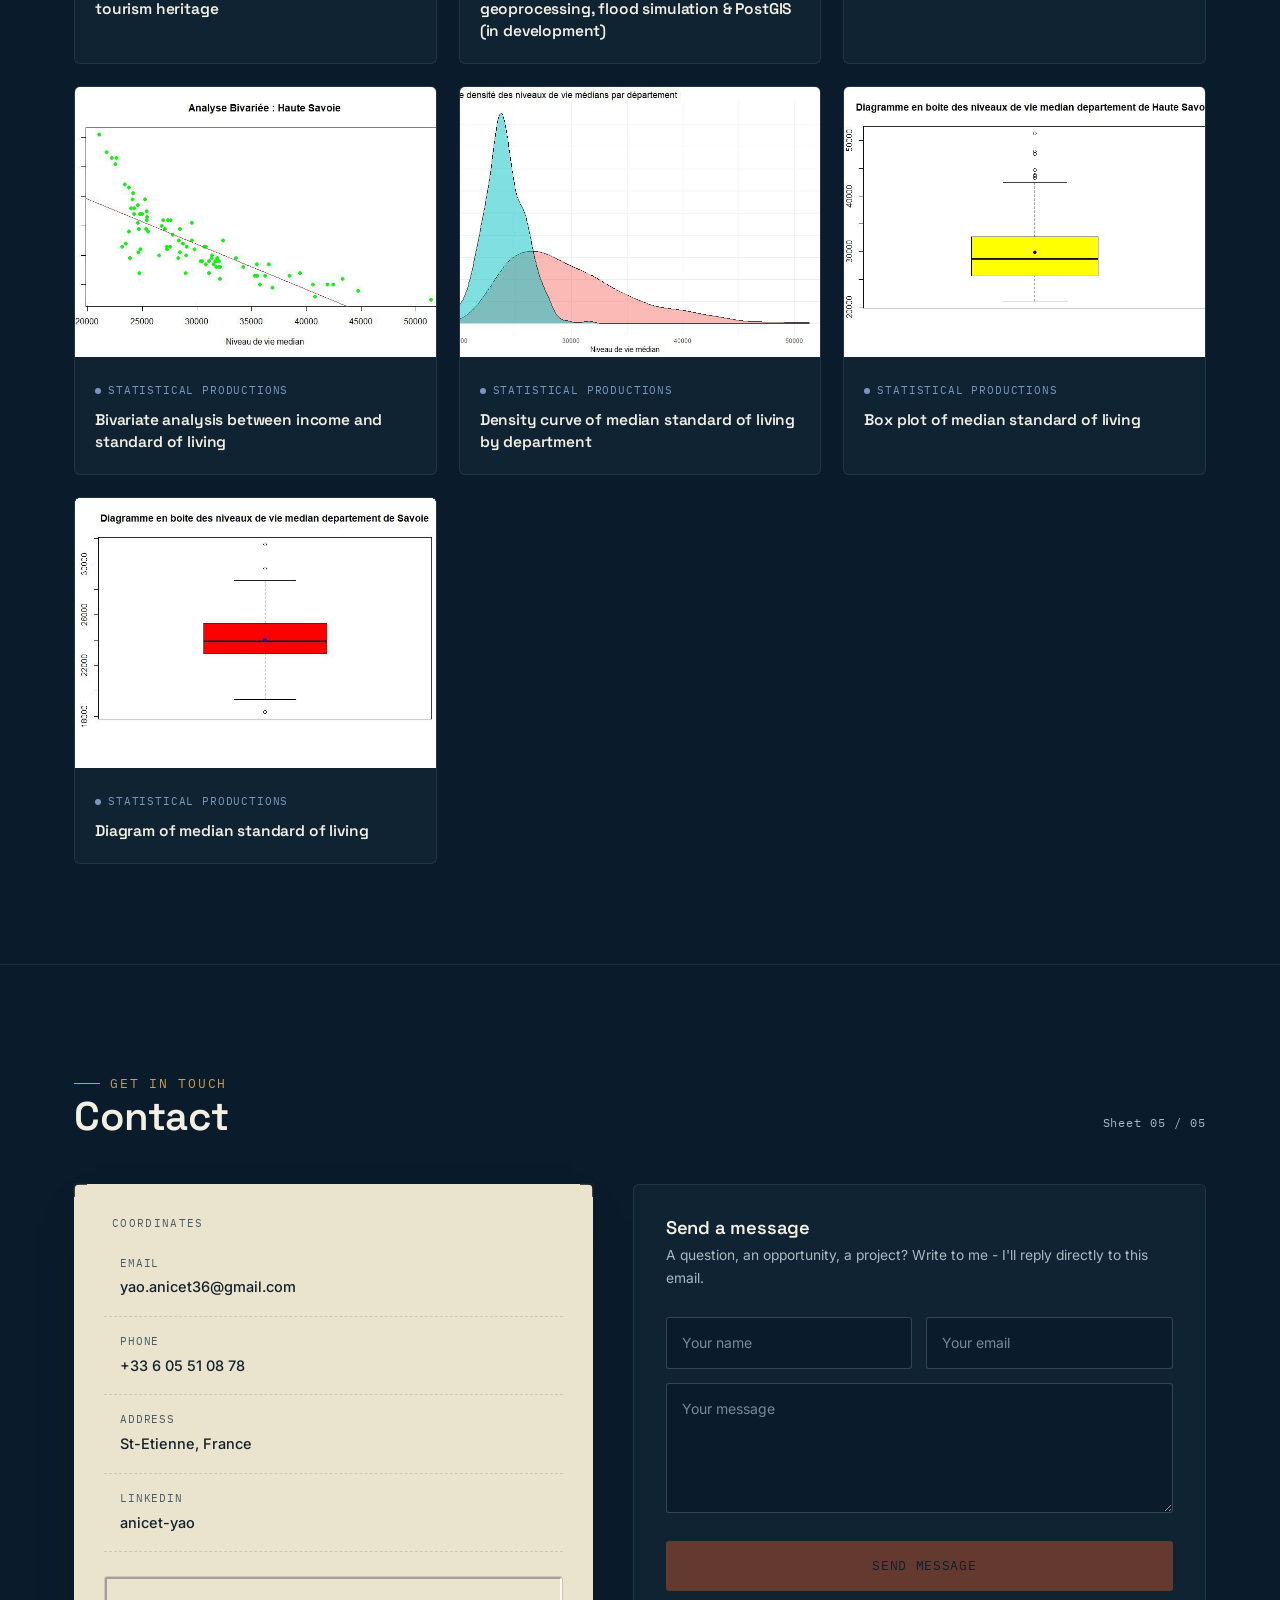
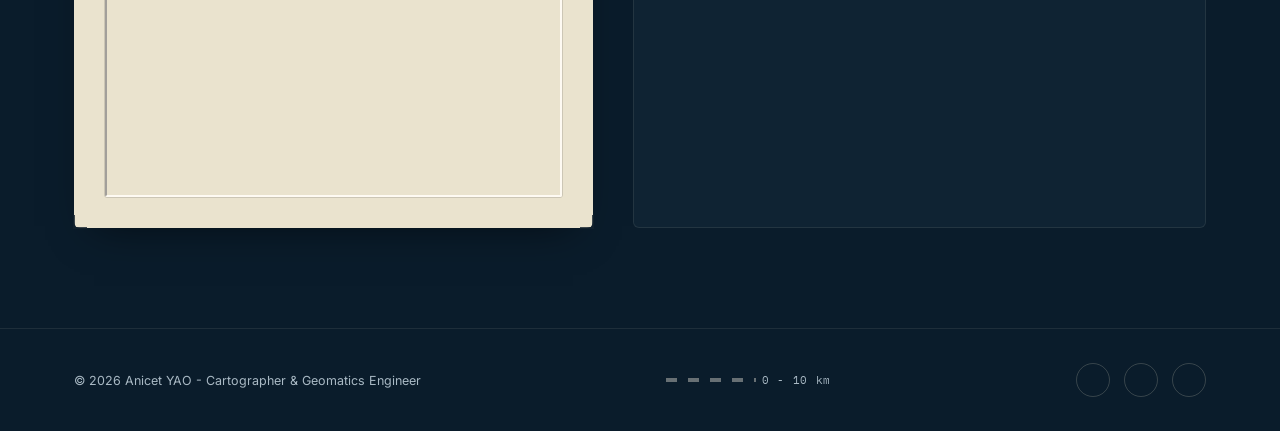
==== commit cc966583: "Description des modifications" ====
--- a/en/index.html
+++ b/en/index.html
@@ -246,7 +246,11 @@
               </p>
               <div class="legend-list">
                 <div class="legend-item">
-                  <span class="k">Role</span><span class="v">GIS Engineer</span>
+                  <span class="k">Role</span
+                  ><span class="v"
+                    >GIS Specialist – GIS Development, Administration &
+                    Automation</span
+                  >
                 </div>
                 <div class="legend-item">
                   <span class="k">Location</span
